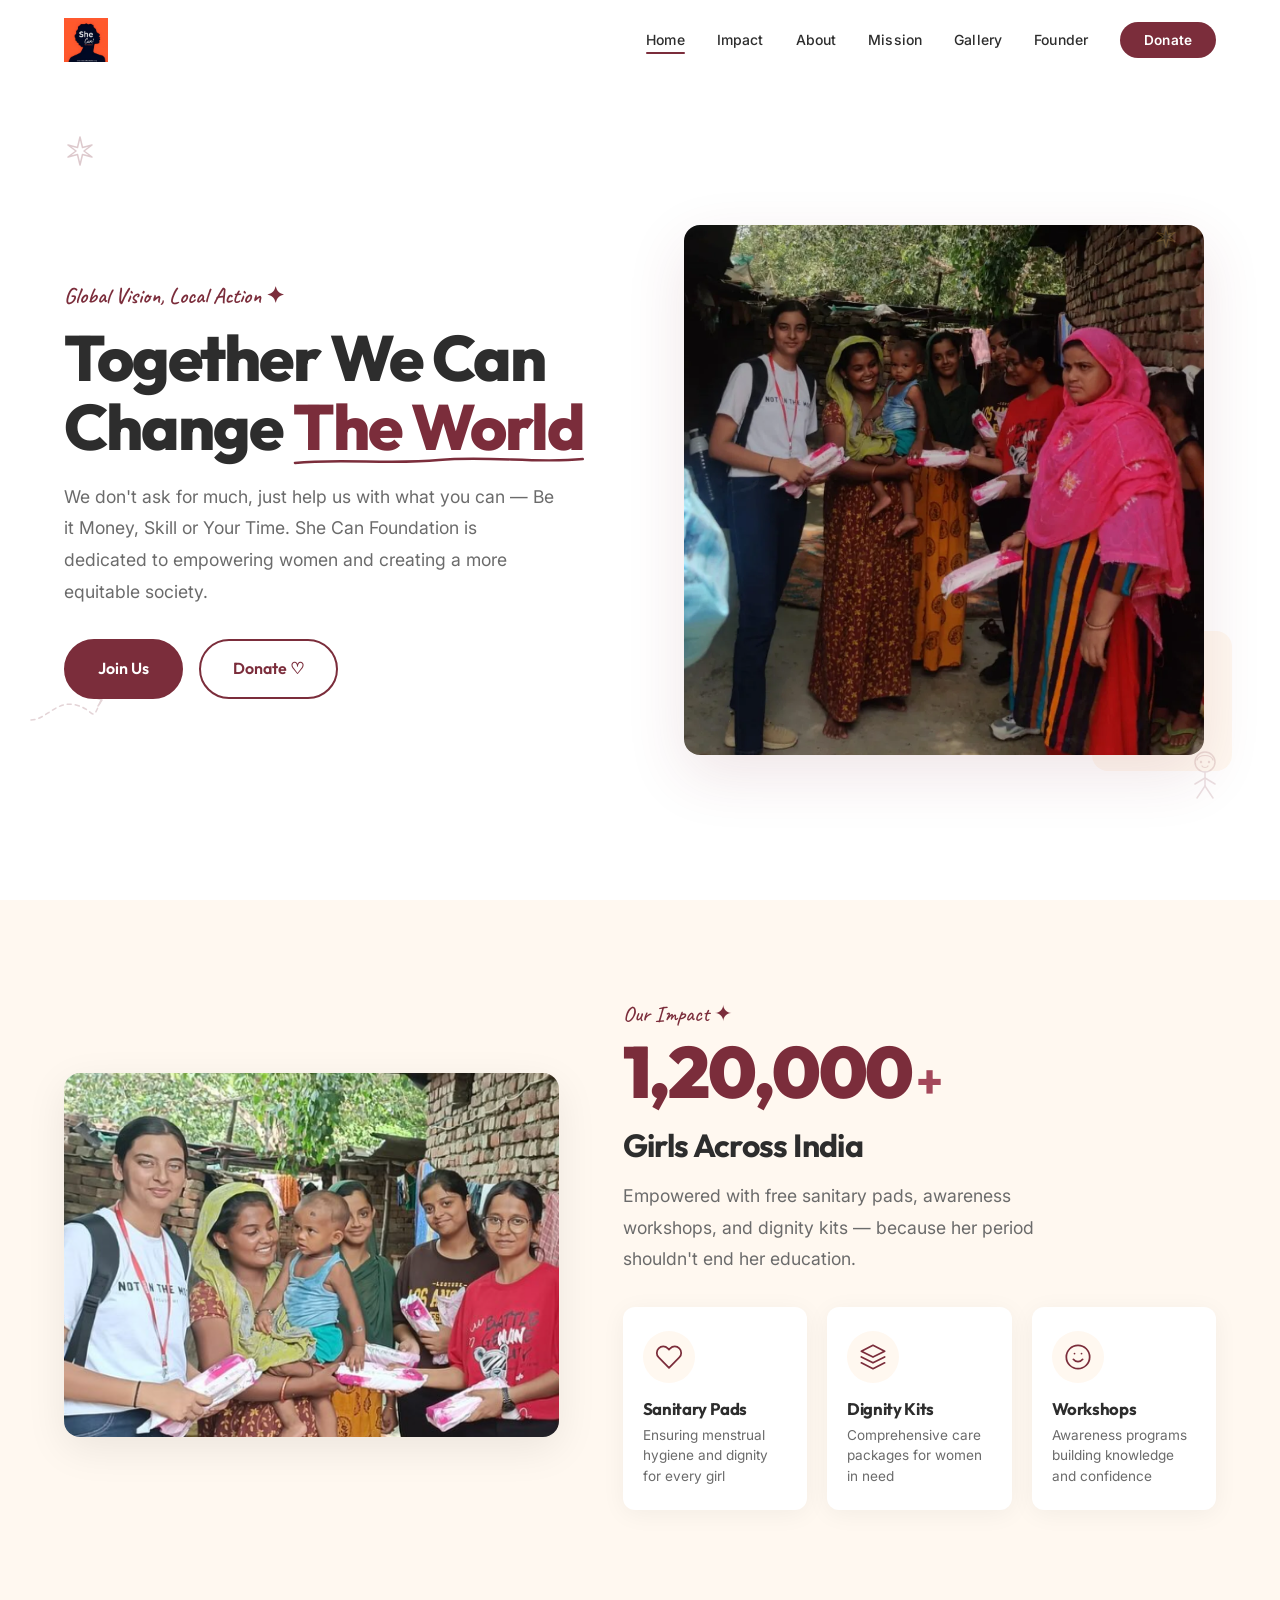
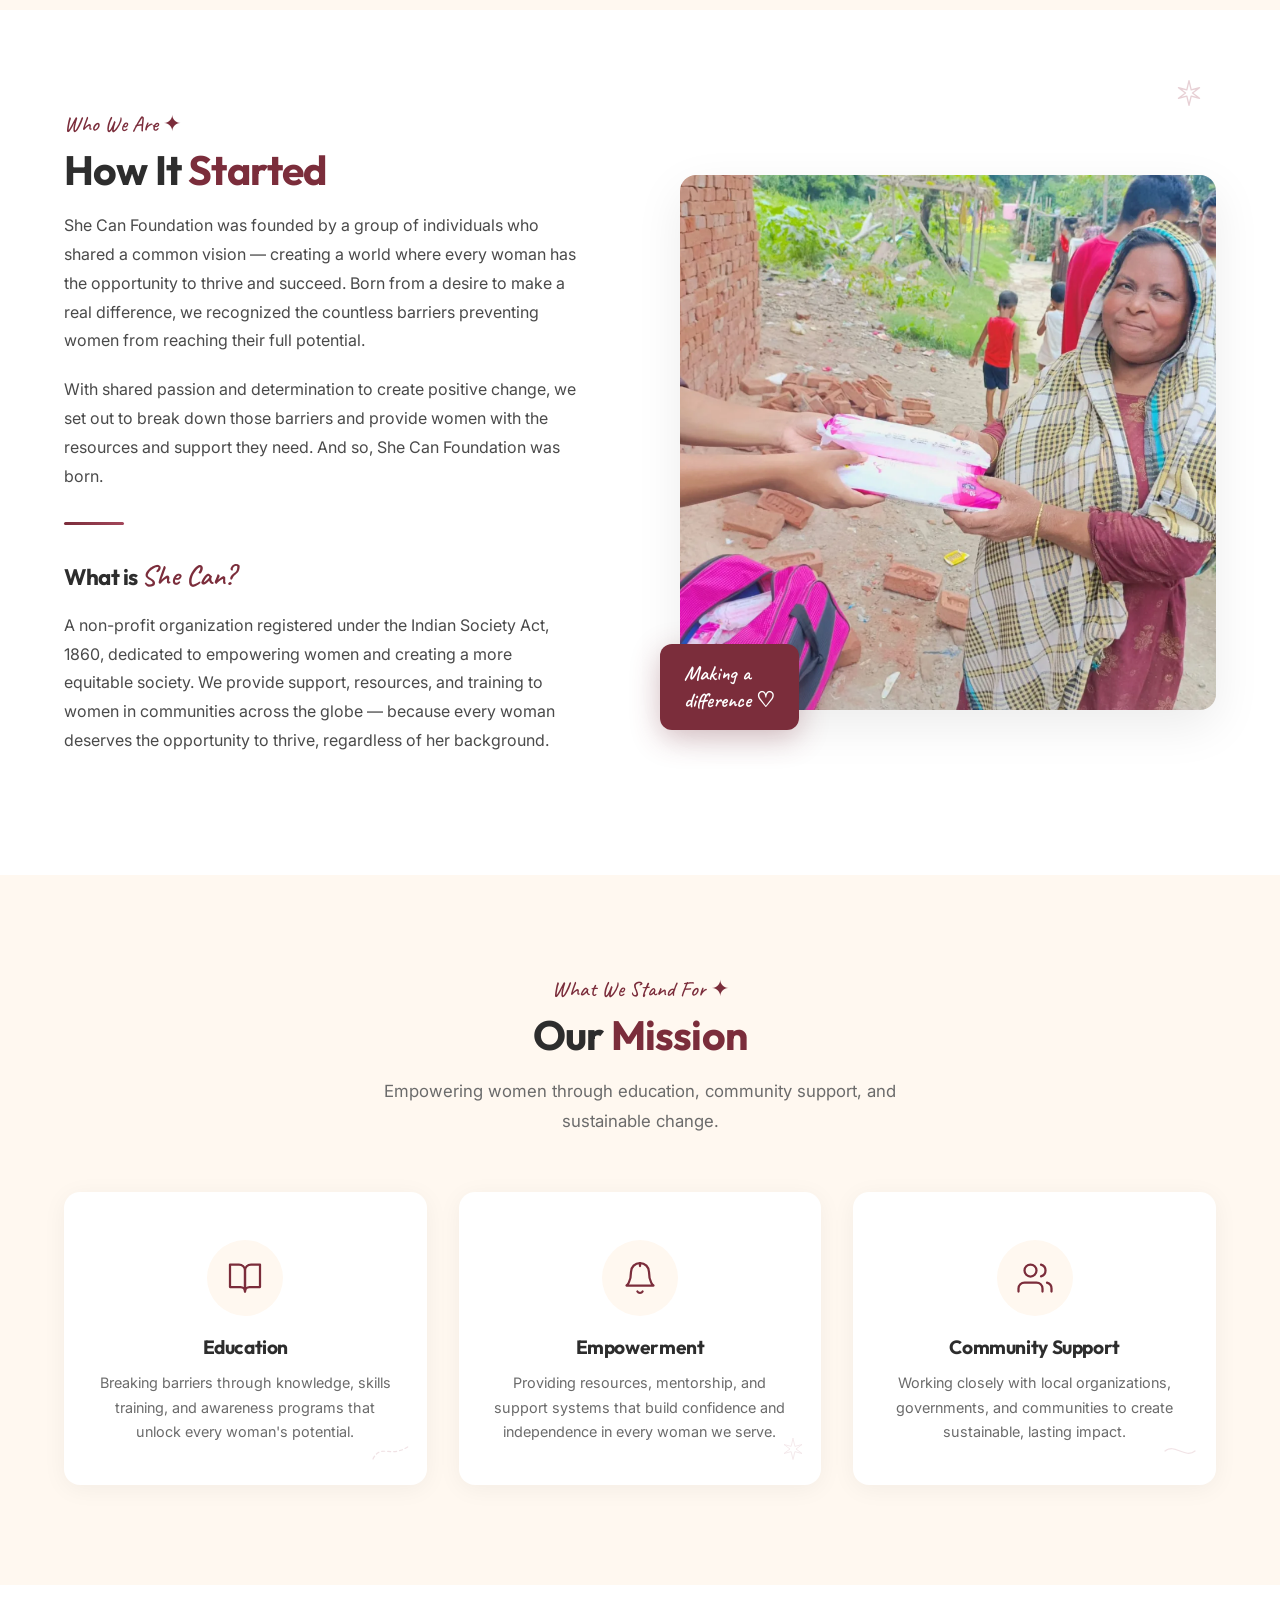
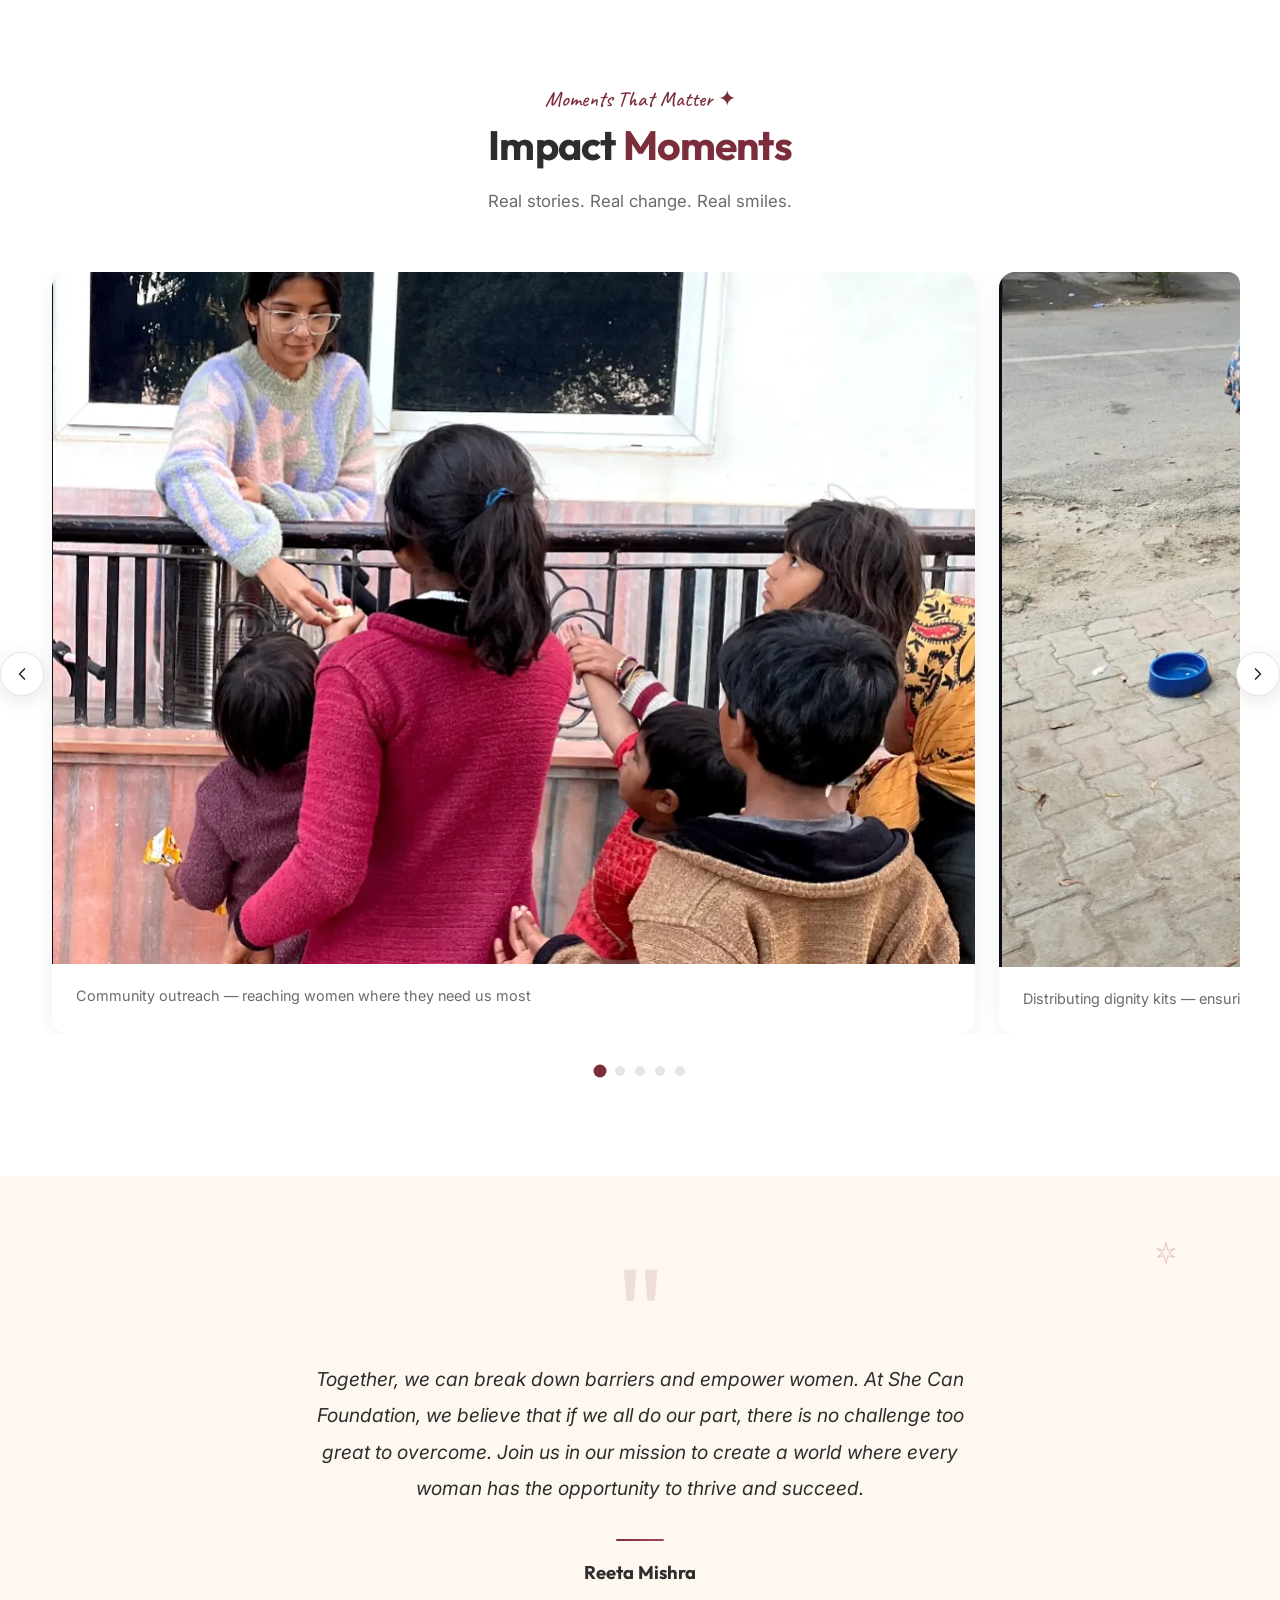
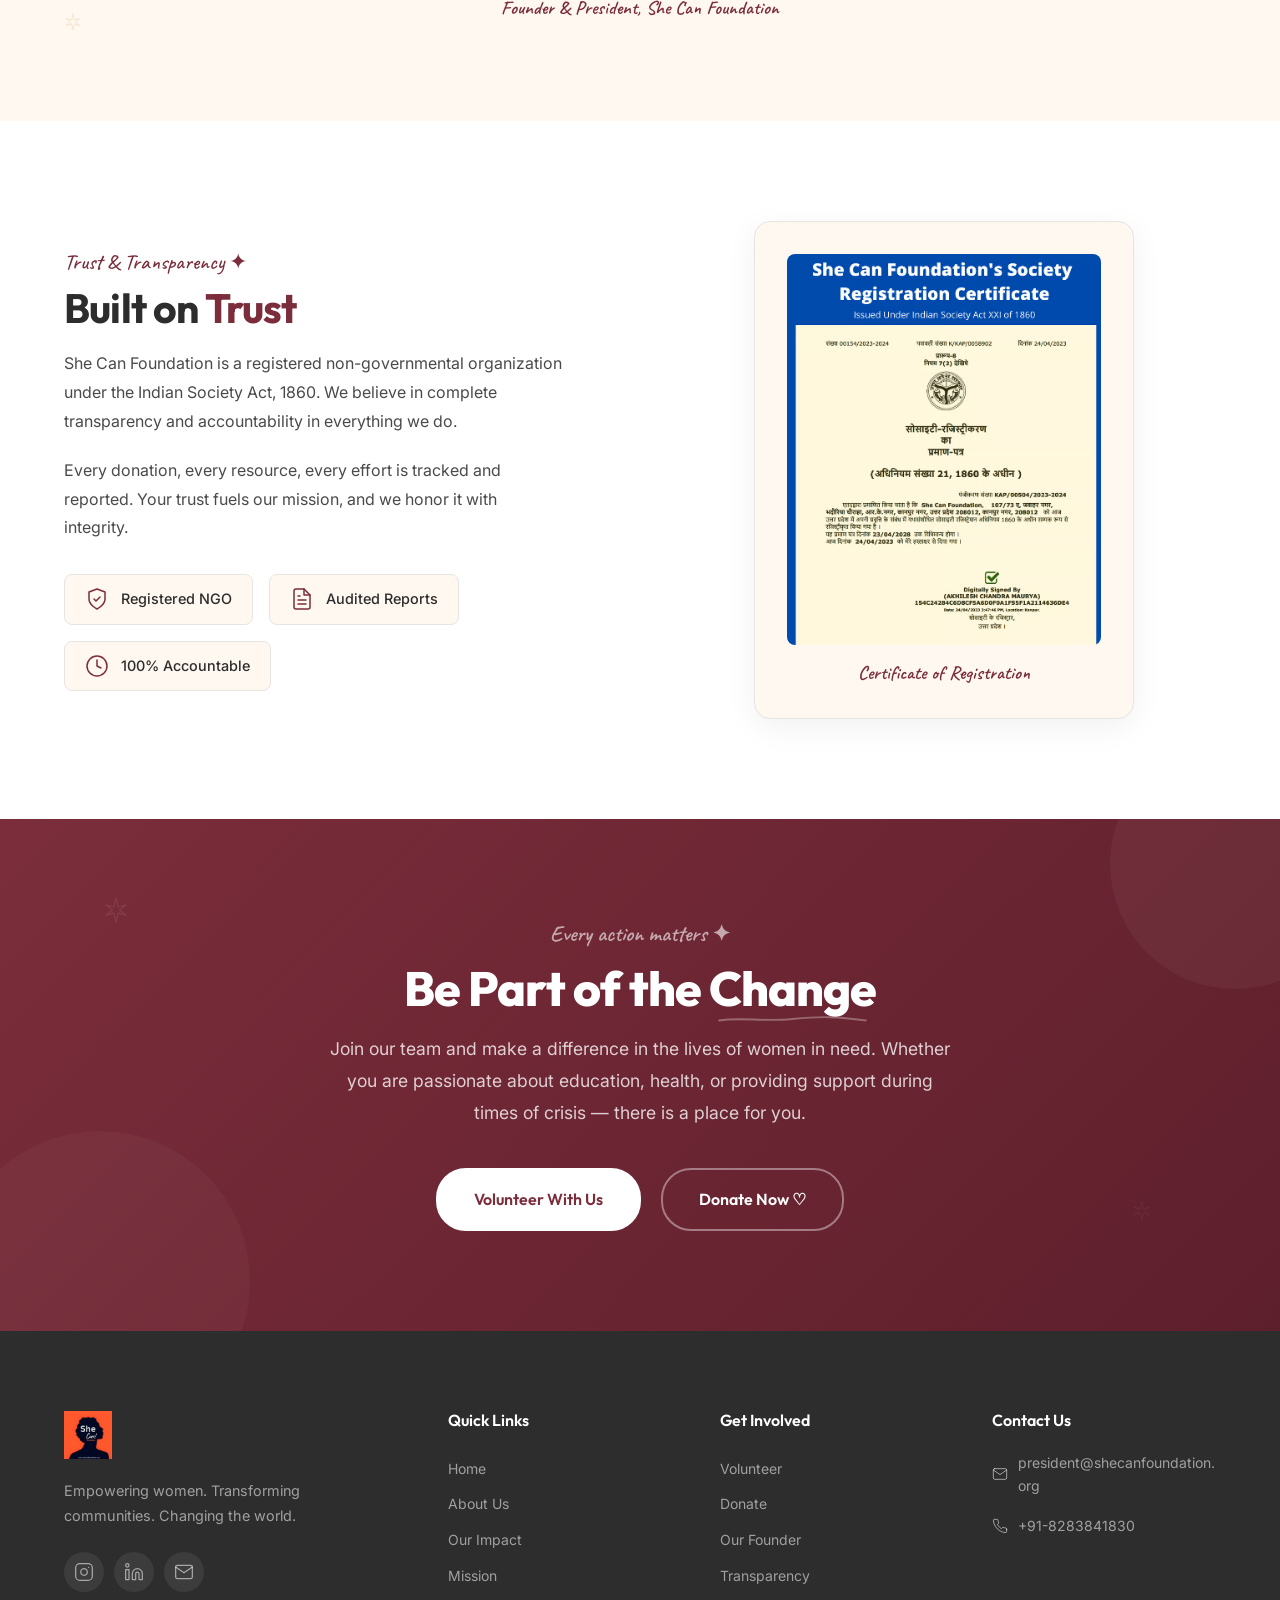
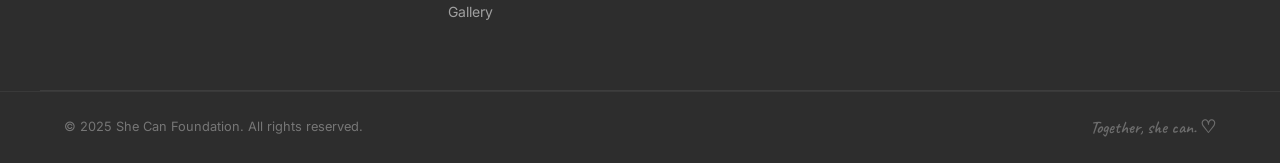
==== index.html @ acf6a6f5 "QR added finally" ====
<!DOCTYPE html>
<html lang="en">
<head>
    <meta charset="UTF-8">
    <meta name="viewport" content="width=device-width, initial-scale=1.0">
    <meta name="description" content="She Can Foundation — Empowering women and girls across India with education, sanitary pads, dignity kits, and awareness workshops. Together we can change the world.">
    <meta name="keywords" content="She Can Foundation, NGO, women empowerment, girls education, sanitary pads, India, charity, donate">
    <meta name="author" content="She Can Foundation">
    <title>She Can Foundation — Together We Can Change The World</title>

    <!-- Google Fonts -->
    <link rel="preconnect" href="https://fonts.googleapis.com">
    <link rel="preconnect" href="https://fonts.gstatic.com" crossorigin>
    <link href="https://fonts.googleapis.com/css2?family=Caveat:wght@400;500;600;700&family=Inter:wght@300;400;500;600;700&family=Outfit:wght@300;400;500;600;700;800;900&display=swap" rel="stylesheet">

    <!-- Favicon -->
    <link rel="icon" type="image/png" href="images/logo.png">

    <!-- Stylesheet -->
    <link rel="stylesheet" href="css/styles.css">
</head>
<body>

    <!-- ═══════════════════════════════════════════ -->
    <!-- NAVBAR                                      -->
    <!-- ═══════════════════════════════════════════ -->
    <nav id="navbar" class="navbar">
        <div class="container nav-container">
            <a href="#" class="nav-logo" aria-label="She Can Foundation Home">
                <img src="images/logo.png" alt="She Can Foundation Logo" class="logo-img">
            </a>
            <ul class="nav-links" id="navLinks">
                <li><a href="#hero" class="nav-link active">Home</a></li>
                <li><a href="#impact" class="nav-link">Impact</a></li>
                <li><a href="#about" class="nav-link">About</a></li>
                <li><a href="#mission" class="nav-link">Mission</a></li>
                <li><a href="#carousel" class="nav-link">Gallery</a></li>
                <li><a href="#founder" class="nav-link">Founder</a></li>
                <li><a href="#cta" class="nav-link btn-nav-donate">Donate</a></li>
            </ul>
            <button class="hamburger" id="hamburger" aria-label="Toggle navigation menu" aria-expanded="false">
                <span class="hamburger-line"></span>
                <span class="hamburger-line"></span>
                <span class="hamburger-line"></span>
            </button>
        </div>
    </nav>

    <!-- ═══════════════════════════════════════════ -->
    <!-- HERO SECTION                                -->
    <!-- ═══════════════════════════════════════════ -->
    <section id="hero" class="hero-section">
        <!-- Doodle accents -->
        <div class="doodle doodle-star doodle-hero-1" aria-hidden="true">
            <svg width="32" height="32" viewBox="0 0 32 32" fill="none">
                <path d="M16 2L18.5 12.5L28 10L20 16L28 22L18.5 19.5L16 30L13.5 19.5L4 22L12 16L4 10L13.5 12.5L16 2Z" stroke="var(--burgundy)" stroke-width="1.5" fill="none" stroke-linecap="round" stroke-linejoin="round"/>
            </svg>
        </div>
        <div class="doodle doodle-star doodle-hero-2" aria-hidden="true">
            <svg width="24" height="24" viewBox="0 0 32 32" fill="none">
                <path d="M16 2L18.5 12.5L28 10L20 16L28 22L18.5 19.5L16 30L13.5 19.5L4 22L12 16L4 10L13.5 12.5L16 2Z" stroke="var(--accent-gold)" stroke-width="1.5" fill="none" stroke-linecap="round" stroke-linejoin="round"/>
            </svg>
        </div>
        <div class="doodle doodle-arrow doodle-hero-3" aria-hidden="true">
            <svg width="80" height="40" viewBox="0 0 80 40" fill="none">
                <path d="M5 30C20 30 30 10 50 15C70 20 65 35 75 10" stroke="var(--burgundy)" stroke-width="1.5" fill="none" stroke-linecap="round" stroke-dasharray="4 4"/>
                <path d="M70 8L76 10L72 16" stroke="var(--burgundy)" stroke-width="1.5" fill="none" stroke-linecap="round" stroke-linejoin="round"/>
            </svg>
        </div>

        <div class="container hero-container">
            <div class="hero-content fade-in">
                <p class="hero-tagline handwritten">Global Vision, Local Action ✦</p>
                <h1 class="hero-heading">
                    Together We Can Change
                    <span class="hero-highlight">
                        The World
                        <svg class="scribble-underline" viewBox="0 0 300 12" fill="none" aria-hidden="true">
                            <path d="M2 8C50 3 100 10 150 5C200 0 250 9 298 4" stroke="var(--burgundy)" stroke-width="2.5" stroke-linecap="round" fill="none"/>
                        </svg>
                    </span>
                </h1>
                <p class="hero-description">
                    We don't ask for much, just help us with what you can — Be it Money, Skill or Your Time. She Can Foundation is dedicated to empowering women and creating a more equitable society.
                </p>
                <div class="hero-buttons">
                    <a href="#cta" class="btn btn-primary">Join Us</a>
                    <a href="#cta" class="btn btn-secondary">Donate ♡</a>
                </div>
            </div>
            <div class="hero-image-wrapper slide-up">
                <img src="images/hero.png" alt="She Can Foundation volunteers distributing sanitary pads to women in a community" class="hero-image">
                <div class="hero-image-accent" aria-hidden="true"></div>
            </div>
        </div>

        <!-- Doodle: tiny smiling girl -->
        <div class="doodle doodle-girl doodle-hero-4" aria-hidden="true">
            <svg width="48" height="56" viewBox="0 0 48 56" fill="none">
                <circle cx="24" cy="16" r="10" stroke="var(--burgundy)" stroke-width="1.5" fill="none"/>
                <path d="M16 14C18 8 30 8 32 14" stroke="var(--burgundy)" stroke-width="1.2" fill="none" stroke-linecap="round"/>
                <circle cx="20" cy="16" r="1.2" fill="var(--burgundy)"/>
                <circle cx="28" cy="16" r="1.2" fill="var(--burgundy)"/>
                <path d="M21 20C22 22 26 22 27 20" stroke="var(--burgundy)" stroke-width="1.2" fill="none" stroke-linecap="round"/>
                <path d="M24 26L24 40" stroke="var(--burgundy)" stroke-width="1.5" stroke-linecap="round"/>
                <path d="M24 40L16 52" stroke="var(--burgundy)" stroke-width="1.5" stroke-linecap="round"/>
                <path d="M24 40L32 52" stroke="var(--burgundy)" stroke-width="1.5" stroke-linecap="round"/>
                <path d="M24 32L14 38" stroke="var(--burgundy)" stroke-width="1.5" stroke-linecap="round"/>
                <path d="M24 32L34 38" stroke="var(--burgundy)" stroke-width="1.5" stroke-linecap="round"/>
            </svg>
        </div>
    </section>


    <!-- ═══════════════════════════════════════════ -->
    <!-- IMPACT SECTION                              -->
    <!-- ═══════════════════════════════════════════ -->
    <section id="impact" class="impact-section">
        <div class="container impact-container">
            <div class="impact-image-wrapper fade-in">
                <img src="images/impact.png" alt="A woman receiving essential supplies from She Can Foundation volunteers" class="impact-image">
            </div>
            <div class="impact-content slide-up">
                <p class="section-label handwritten">Our Impact ✦</p>
                <div class="impact-stat">
                    <span class="impact-number counter" data-target="120000">0</span>
                    <span class="impact-plus">+</span>
                </div>
                <h2 class="impact-heading">Girls Across India</h2>
                <p class="impact-description">
                    Empowered with free sanitary pads, awareness workshops, and dignity kits — because her period shouldn't end her education.
                </p>
                <div class="impact-cards">
                    <div class="impact-card fade-in" data-delay="100">
                        <div class="impact-card-icon">
                            <svg width="28" height="28" viewBox="0 0 24 24" fill="none" stroke="var(--burgundy)" stroke-width="1.5" stroke-linecap="round" stroke-linejoin="round">
                                <path d="M20.84 4.61a5.5 5.5 0 0 0-7.78 0L12 5.67l-1.06-1.06a5.5 5.5 0 0 0-7.78 7.78l1.06 1.06L12 21.23l7.78-7.78 1.06-1.06a5.5 5.5 0 0 0 0-7.78z"/>
                            </svg>
                        </div>
                        <h3>Sanitary Pads</h3>
                        <p>Ensuring menstrual hygiene and dignity for every girl</p>
                    </div>
                    <div class="impact-card fade-in" data-delay="200">
                        <div class="impact-card-icon">
                            <svg width="28" height="28" viewBox="0 0 24 24" fill="none" stroke="var(--burgundy)" stroke-width="1.5" stroke-linecap="round" stroke-linejoin="round">
                                <path d="M12 2L2 7l10 5 10-5-10-5z"/><path d="M2 17l10 5 10-5"/><path d="M2 12l10 5 10-5"/>
                            </svg>
                        </div>
                        <h3>Dignity Kits</h3>
                        <p>Comprehensive care packages for women in need</p>
                    </div>
                    <div class="impact-card fade-in" data-delay="300">
                        <div class="impact-card-icon">
                            <svg width="28" height="28" viewBox="0 0 24 24" fill="none" stroke="var(--burgundy)" stroke-width="1.5" stroke-linecap="round" stroke-linejoin="round">
                                <circle cx="12" cy="12" r="10"/><path d="M8 14s1.5 2 4 2 4-2 4-2"/><line x1="9" y1="9" x2="9.01" y2="9"/><line x1="15" y1="9" x2="15.01" y2="9"/>
                            </svg>
                        </div>
                        <h3>Workshops</h3>
                        <p>Awareness programs building knowledge and confidence</p>
                    </div>
                </div>
            </div>
        </div>
    </section>


    <!-- ═══════════════════════════════════════════ -->
    <!-- ABOUT SECTION                               -->
    <!-- ═══════════════════════════════════════════ -->
    <section id="about" class="about-section">
        <!-- Doodle accents -->
        <div class="doodle doodle-star doodle-about-1" aria-hidden="true">
            <svg width="28" height="28" viewBox="0 0 32 32" fill="none">
                <path d="M16 2L18.5 12.5L28 10L20 16L28 22L18.5 19.5L16 30L13.5 19.5L4 22L12 16L4 10L13.5 12.5L16 2Z" stroke="var(--burgundy-light)" stroke-width="1.5" fill="none" stroke-linecap="round" stroke-linejoin="round"/>
            </svg>
        </div>

        <div class="container about-container">
            <div class="about-content fade-in">
                <p class="section-label handwritten">Who We Are ✦</p>
                <h2 class="section-heading">How It <span class="text-burgundy">Started</span></h2>
                <p class="about-text">
                    She Can Foundation was founded by a group of individuals who shared a common vision — creating a world where every woman has the opportunity to thrive and succeed. Born from a desire to make a real difference, we recognized the countless barriers preventing women from reaching their full potential.
                </p>
                <p class="about-text">
                    With shared passion and determination to create positive change, we set out to break down those barriers and provide women with the resources and support they need. And so, She Can Foundation was born.
                </p>
                <div class="about-divider"></div>
                <h3 class="about-subheading">What is <span class="handwritten">She Can?</span></h3>
                <p class="about-text">
                    A non-profit organization registered under the Indian Society Act, 1860, dedicated to empowering women and creating a more equitable society. We provide support, resources, and training to women in communities across the globe — because every woman deserves the opportunity to thrive, regardless of her background.
                </p>
            </div>
            <div class="about-image-wrapper slide-up">
                <img src="images/about.png" alt="She Can Foundation team working with community women" class="about-image">
                <div class="about-image-badge handwritten">
                    Making a<br>difference ♡
                </div>
            </div>
        </div>
    </section>


    <!-- ═══════════════════════════════════════════ -->
    <!-- MISSION / VALUES SECTION                    -->
    <!-- ═══════════════════════════════════════════ -->
    <section id="mission" class="mission-section">
        <div class="container">
            <div class="section-header text-center fade-in">
                <p class="section-label handwritten">What We Stand For ✦</p>
                <h2 class="section-heading">Our <span class="text-burgundy">Mission</span></h2>
                <p class="section-subtitle">Empowering women through education, community support, and sustainable change.</p>
            </div>
            <div class="mission-cards">
                <div class="mission-card fade-in" data-delay="100">
                    <div class="mission-icon">
                        <svg width="36" height="36" viewBox="0 0 24 24" fill="none" stroke="var(--burgundy)" stroke-width="1.5" stroke-linecap="round" stroke-linejoin="round">
                            <path d="M2 3h6a4 4 0 0 1 4 4v14a3 3 0 0 0-3-3H2z"/>
                            <path d="M22 3h-6a4 4 0 0 0-4 4v14a3 3 0 0 1 3-3h7z"/>
                        </svg>
                    </div>
                    <h3>Education</h3>
                    <p>Breaking barriers through knowledge, skills training, and awareness programs that unlock every woman's potential.</p>
                    <div class="mission-card-doodle" aria-hidden="true">
                        <svg width="40" height="20" viewBox="0 0 40 20" fill="none">
                            <path d="M2 18C10 2 20 18 38 5" stroke="var(--burgundy-light)" stroke-width="1.2" fill="none" stroke-linecap="round" stroke-dasharray="3 3"/>
                        </svg>
                    </div>
                </div>
                <div class="mission-card fade-in" data-delay="200">
                    <div class="mission-icon">
                        <svg width="36" height="36" viewBox="0 0 24 24" fill="none" stroke="var(--burgundy)" stroke-width="1.5" stroke-linecap="round" stroke-linejoin="round">
                            <path d="M18 8A6 6 0 0 0 6 8c0 7-3 9-3 9h18s-3-2-3-9"/>
                            <path d="M13.73 21a2 2 0 0 1-3.46 0"/>
                            <line x1="12" y1="2" x2="12" y2="4"/>
                        </svg>
                    </div>
                    <h3>Empowerment</h3>
                    <p>Providing resources, mentorship, and support systems that build confidence and independence in every woman we serve.</p>
                    <div class="mission-card-doodle" aria-hidden="true">
                        <svg width="24" height="24" viewBox="0 0 32 32" fill="none">
                            <path d="M16 2L18.5 12.5L28 10L20 16L28 22L18.5 19.5L16 30L13.5 19.5L4 22L12 16L4 10L13.5 12.5L16 2Z" stroke="var(--burgundy-light)" stroke-width="1" fill="none" stroke-linecap="round"/>
                        </svg>
                    </div>
                </div>
                <div class="mission-card fade-in" data-delay="300">
                    <div class="mission-icon">
                        <svg width="36" height="36" viewBox="0 0 24 24" fill="none" stroke="var(--burgundy)" stroke-width="1.5" stroke-linecap="round" stroke-linejoin="round">
                            <path d="M17 21v-2a4 4 0 0 0-4-4H5a4 4 0 0 0-4 4v2"/>
                            <circle cx="9" cy="7" r="4"/>
                            <path d="M23 21v-2a4 4 0 0 0-3-3.87"/>
                            <path d="M16 3.13a4 4 0 0 1 0 7.75"/>
                        </svg>
                    </div>
                    <h3>Community Support</h3>
                    <p>Working closely with local organizations, governments, and communities to create sustainable, lasting impact.</p>
                    <div class="mission-card-doodle" aria-hidden="true">
                        <svg width="40" height="20" viewBox="0 0 40 20" fill="none">
                            <path d="M5 10C15 2 25 18 35 10" stroke="var(--burgundy-light)" stroke-width="1.2" fill="none" stroke-linecap="round"/>
                        </svg>
                    </div>
                </div>
            </div>
        </div>
    </section>


    <!-- ═══════════════════════════════════════════ -->
    <!-- IMPACT MOMENTS CAROUSEL                     -->
    <!-- ═══════════════════════════════════════════ -->
    <section id="carousel" class="carousel-section">
        <div class="container">
            <div class="section-header text-center fade-in">
                <p class="section-label handwritten">Moments That Matter ✦</p>
                <h2 class="section-heading">Impact <span class="text-burgundy">Moments</span></h2>
                <p class="section-subtitle">Real stories. Real change. Real smiles.</p>
            </div>
        </div>
        <div class="carousel-wrapper">
            <div class="carousel-container" id="carouselContainer">
                <div class="carousel-track" id="carouselTrack">
                    <div class="carousel-slide">
                        <div class="carousel-card">
                            <img src="images/carousel-1.png" alt="She Can Foundation community outreach program" class="carousel-image">
                            <div class="carousel-caption">
                                <p class="carousel-caption-text">Community outreach — reaching women where they need us most</p>
                            </div>
                        </div>
                    </div>
                    <div class="carousel-slide">
                        <div class="carousel-card">
                            <img src="images/carousel-2.png" alt="Distribution of sanitary pads and dignity kits" class="carousel-image">
                            <div class="carousel-caption">
                                <p class="carousel-caption-text">Distributing dignity kits — ensuring hygiene and health for all</p>
                            </div>
                        </div>
                    </div>
                    <div class="carousel-slide">
                        <div class="carousel-card">
                            <img src="images/carousel-3.png" alt="Awareness workshop conducted by She Can Foundation" class="carousel-image">
                            <div class="carousel-caption">
                                <p class="carousel-caption-text">Awareness workshops — building knowledge, one session at a time</p>
                            </div>
                        </div>
                    </div>
                    <div class="carousel-slide">
                        <div class="carousel-card">
                            <img src="images/carousel-4.png" alt="Empowering women through education and support" class="carousel-image">
                            <div class="carousel-caption">
                                <p class="carousel-caption-text">Empowering futures — every girl deserves a chance to thrive</p>
                            </div>
                        </div>
                    </div>
                    <div class="carousel-slide">
                        <div class="carousel-card">
                            <img src="images/donate.png" alt="Children smiling during She Can Foundation's donation drive" class="carousel-image">
                            <div class="carousel-caption">
                                <p class="carousel-caption-text">Smiles of hope — your donations make this possible</p>
                            </div>
                        </div>
                    </div>
                </div>
            </div>
            <button class="carousel-btn carousel-prev" id="carouselPrev" aria-label="Previous slide">
                <svg width="20" height="20" viewBox="0 0 24 24" fill="none" stroke="currentColor" stroke-width="2" stroke-linecap="round" stroke-linejoin="round">
                    <polyline points="15 18 9 12 15 6"/>
                </svg>
            </button>
            <button class="carousel-btn carousel-next" id="carouselNext" aria-label="Next slide">
                <svg width="20" height="20" viewBox="0 0 24 24" fill="none" stroke="currentColor" stroke-width="2" stroke-linecap="round" stroke-linejoin="round">
                    <polyline points="9 18 15 12 9 6"/>
                </svg>
            </button>
            <div class="carousel-dots" id="carouselDots"></div>
        </div>
    </section>


    <!-- ═══════════════════════════════════════════ -->
    <!-- FOUNDER MESSAGE SECTION                     -->
    <!-- ═══════════════════════════════════════════ -->
    <section id="founder" class="founder-section">
        <!-- Doodle accents -->
        <div class="doodle doodle-star doodle-founder-1" aria-hidden="true">
            <svg width="24" height="24" viewBox="0 0 32 32" fill="none">
                <path d="M16 2L18.5 12.5L28 10L20 16L28 22L18.5 19.5L16 30L13.5 19.5L4 22L12 16L4 10L13.5 12.5L16 2Z" stroke="var(--burgundy-light)" stroke-width="1.5" fill="none" stroke-linecap="round"/>
            </svg>
        </div>
        <div class="doodle doodle-star doodle-founder-2" aria-hidden="true">
            <svg width="18" height="18" viewBox="0 0 32 32" fill="none">
                <path d="M16 2L18.5 12.5L28 10L20 16L28 22L18.5 19.5L16 30L13.5 19.5L4 22L12 16L4 10L13.5 12.5L16 2Z" stroke="var(--accent-gold)" stroke-width="1.5" fill="none" stroke-linecap="round"/>
            </svg>
        </div>

        <div class="container founder-container fade-in">
            <div class="founder-quote-mark" aria-hidden="true">"</div>
            <blockquote class="founder-quote">
                Together, we can break down barriers and empower women. At She Can Foundation, we believe that if we all do our part, there is no challenge too great to overcome. Join us in our mission to create a world where every woman has the opportunity to thrive and succeed.
            </blockquote>
            <div class="founder-info">
                <div class="founder-line" aria-hidden="true"></div>
                <p class="founder-name">Reeta Mishra</p>
                <p class="founder-title handwritten">Founder & President, She Can Foundation</p>
            </div>
        </div>
    </section>


    <!-- ═══════════════════════════════════════════ -->
    <!-- TRANSPARENCY SECTION                        -->
    <!-- ═══════════════════════════════════════════ -->
    <section id="transparency" class="transparency-section">
        <div class="container transparency-container">
            <div class="transparency-content fade-in">
                <p class="section-label handwritten">Trust & Transparency ✦</p>
                <h2 class="section-heading">Built on <span class="text-burgundy">Trust</span></h2>
                <p class="transparency-text">
                    She Can Foundation is a registered non-governmental organization under the Indian Society Act, 1860. We believe in complete transparency and accountability in everything we do.
                </p>
                <p class="transparency-text">
                    Every donation, every resource, every effort is tracked and reported. Your trust fuels our mission, and we honor it with integrity.
                </p>
                <div class="trust-badges">
                    <div class="trust-badge">
                        <svg width="24" height="24" viewBox="0 0 24 24" fill="none" stroke="var(--burgundy)" stroke-width="1.5" stroke-linecap="round" stroke-linejoin="round">
                            <path d="M12 22s8-4 8-10V5l-8-3-8 3v7c0 6 8 10 8 10z"/>
                            <polyline points="9 12 11 14 15 10"/>
                        </svg>
                        <span>Registered NGO</span>
                    </div>
                    <div class="trust-badge">
                        <svg width="24" height="24" viewBox="0 0 24 24" fill="none" stroke="var(--burgundy)" stroke-width="1.5" stroke-linecap="round" stroke-linejoin="round">
                            <path d="M14 2H6a2 2 0 0 0-2 2v16a2 2 0 0 0 2 2h12a2 2 0 0 0 2-2V8z"/>
                            <polyline points="14 2 14 8 20 8"/>
                            <line x1="16" y1="13" x2="8" y2="13"/>
                            <line x1="16" y1="17" x2="8" y2="17"/>
                            <polyline points="10 9 9 9 8 9"/>
                        </svg>
                        <span>Audited Reports</span>
                    </div>
                    <div class="trust-badge">
                        <svg width="24" height="24" viewBox="0 0 24 24" fill="none" stroke="var(--burgundy)" stroke-width="1.5" stroke-linecap="round" stroke-linejoin="round">
                            <circle cx="12" cy="12" r="10"/>
                            <polyline points="12 6 12 12 16 14"/>
                        </svg>
                        <span>100% Accountable</span>
                    </div>
                </div>
            </div>
            <div class="transparency-cert slide-up">
                <div class="cert-frame">
                    <img src="images/certification_of_registration.png" alt="She Can Foundation Certificate of Registration under the Indian Society Act" class="cert-image">
                    <p class="cert-label handwritten">Certificate of Registration</p>
                </div>
            </div>
        </div>
    </section>


    <!-- ═══════════════════════════════════════════ -->
    <!-- FINAL CTA SECTION                           -->
    <!-- ═══════════════════════════════════════════ -->
    <section id="cta" class="cta-section">
        <!-- Doodle accents -->
        <div class="doodle doodle-star doodle-cta-1" aria-hidden="true">
            <svg width="28" height="28" viewBox="0 0 32 32" fill="none">
                <path d="M16 2L18.5 12.5L28 10L20 16L28 22L18.5 19.5L16 30L13.5 19.5L4 22L12 16L4 10L13.5 12.5L16 2Z" stroke="rgba(255,255,255,0.3)" stroke-width="1.5" fill="none" stroke-linecap="round"/>
            </svg>
        </div>
        <div class="doodle doodle-star doodle-cta-2" aria-hidden="true">
            <svg width="20" height="20" viewBox="0 0 32 32" fill="none">
                <path d="M16 2L18.5 12.5L28 10L20 16L28 22L18.5 19.5L16 30L13.5 19.5L4 22L12 16L4 10L13.5 12.5L16 2Z" stroke="rgba(255,255,255,0.2)" stroke-width="1.5" fill="none" stroke-linecap="round"/>
            </svg>
        </div>

        <div class="container cta-container fade-in">
            <p class="cta-tagline handwritten">Every action matters ✦</p>
            <h2 class="cta-heading">Be Part of the <span class="cta-highlight">Change</span></h2>
            <p class="cta-text">
                Join our team and make a difference in the lives of women in need. Whether you are passionate about education, health, or providing support during times of crisis — there is a place for you.
            </p>
            <div class="cta-buttons">
                <a href="mailto:president@shecanfoundation.org?subject=I%20want%20to%20volunteer" class="btn btn-white">Volunteer With Us</a>
                <a href="mailto:president@shecanfoundation.org?subject=I%20want%20to%20donate" class="btn btn-white-outline">Donate Now ♡</a>
            </div>
        </div>
    </section>


    <!-- ═══════════════════════════════════════════ -->
    <!-- FOOTER                                      -->
    <!-- ═══════════════════════════════════════════ -->
    <footer id="footer" class="footer">
        <div class="container footer-container">
            <div class="footer-brand">
                <img src="images/logo.png" alt="She Can Foundation Logo" class="footer-logo">
                <p class="footer-tagline">Empowering women. Transforming communities. Changing the world.</p>
                <div class="footer-socials">
                    <a href="https://www.instagram.com/shecanfoundation.ngo/" target="_blank" rel="noopener noreferrer" aria-label="Follow us on Instagram" class="social-link">
                        <svg width="20" height="20" viewBox="0 0 24 24" fill="none" stroke="currentColor" stroke-width="1.5" stroke-linecap="round" stroke-linejoin="round">
                            <rect x="2" y="2" width="20" height="20" rx="5" ry="5"/>
                            <path d="M16 11.37A4 4 0 1 1 12.63 8 4 4 0 0 1 16 11.37z"/>
                            <line x1="17.5" y1="6.5" x2="17.51" y2="6.5"/>
                        </svg>
                    </a>
                    <a href="https://www.linkedin.com/company/shecanfoundation/posts/?feedView=all" target="_blank" rel="noopener noreferrer" aria-label="Follow us on LinkedIn" class="social-link">
                        <svg width="20" height="20" viewBox="0 0 24 24" fill="none" stroke="currentColor" stroke-width="1.5" stroke-linecap="round" stroke-linejoin="round">
                            <path d="M16 8a6 6 0 0 1 6 6v7h-4v-7a2 2 0 0 0-2-2 2 2 0 0 0-2 2v7h-4v-7a6 6 0 0 1 6-6z"/>
                            <rect x="2" y="9" width="4" height="12"/>
                            <circle cx="4" cy="4" r="2"/>
                        </svg>
                    </a>
                    <a href="mailto:president@shecanfoundation.org" aria-label="Email us" class="social-link">
                        <svg width="20" height="20" viewBox="0 0 24 24" fill="none" stroke="currentColor" stroke-width="1.5" stroke-linecap="round" stroke-linejoin="round">
                            <path d="M4 4h16c1.1 0 2 .9 2 2v12c0 1.1-.9 2-2 2H4c-1.1 0-2-.9-2-2V6c0-1.1.9-2 2-2z"/>
                            <polyline points="22,6 12,13 2,6"/>
                        </svg>
                    </a>
                </div>
            </div>
            <div class="footer-links-group">
                <h4 class="footer-heading">Quick Links</h4>
                <ul class="footer-links">
                    <li><a href="#hero">Home</a></li>
                    <li><a href="#about">About Us</a></li>
                    <li><a href="#impact">Our Impact</a></li>
                    <li><a href="#mission">Mission</a></li>
                    <li><a href="#carousel">Gallery</a></li>
                </ul>
            </div>
            <div class="footer-links-group">
                <h4 class="footer-heading">Get Involved</h4>
                <ul class="footer-links">
                    <li><a href="#cta">Volunteer</a></li>
                    <li><a href="#cta">Donate</a></li>
                    <li><a href="#founder">Our Founder</a></li>
                    <li><a href="#transparency">Transparency</a></li>
                </ul>
            </div>
            <div class="footer-contact">
                <h4 class="footer-heading">Contact Us</h4>
                <div class="footer-contact-item">
                    <svg width="16" height="16" viewBox="0 0 24 24" fill="none" stroke="currentColor" stroke-width="1.5" stroke-linecap="round" stroke-linejoin="round">
                        <path d="M4 4h16c1.1 0 2 .9 2 2v12c0 1.1-.9 2-2 2H4c-1.1 0-2-.9-2-2V6c0-1.1.9-2 2-2z"/>
                        <polyline points="22,6 12,13 2,6"/>
                    </svg>
                    <a href="mailto:president@shecanfoundation.org">president@shecanfoundation.org</a>
                </div>
                <div class="footer-contact-item">
                    <svg width="16" height="16" viewBox="0 0 24 24" fill="none" stroke="currentColor" stroke-width="1.5" stroke-linecap="round" stroke-linejoin="round">
                        <path d="M22 16.92v3a2 2 0 0 1-2.18 2 19.79 19.79 0 0 1-8.63-3.07 19.5 19.5 0 0 1-6-6 19.79 19.79 0 0 1-3.07-8.67A2 2 0 0 1 4.11 2h3a2 2 0 0 1 2 1.72 12.84 12.84 0 0 0 .7 2.81 2 2 0 0 1-.45 2.11L8.09 9.91a16 16 0 0 0 6 6l1.27-1.27a2 2 0 0 1 2.11-.45 12.84 12.84 0 0 0 2.81.7A2 2 0 0 1 22 16.92z"/>
                    </svg>
                    <a href="tel:+918283841830">+91-8283841830</a>
                </div>
            </div>
        </div>
        <div class="footer-bottom">
            <div class="container footer-bottom-content">
                <p>&copy; 2025 She Can Foundation. All rights reserved.</p>
                <p class="handwritten footer-bottom-tagline">Together, she can. ♡</p>
            </div>
        </div>
    </footer>


    <!-- JavaScript -->
    <script src="js/main.js"></script>
</body>
</html>
---- css/styles.css ----
/* ============================================================
   SHE CAN FOUNDATION — Main Stylesheet
   Modern · Warm · Empowering · Human-Centered
   ============================================================ */

/* -------------------------------------------------------
   0. GOOGLE FONTS
   ------------------------------------------------------- */
@import url('https://fonts.googleapis.com/css2?family=Caveat:wght@400;500;600;700&family=Inter:ital,opsz,wght@0,14..32,100..900;1,14..32,100..900&family=Outfit:wght@100..900&display=swap');

/* -------------------------------------------------------
   1. CSS RESET & CUSTOM PROPERTIES
   ------------------------------------------------------- */
:root {
  /* — Colors — */
  --burgundy:        #7B2D3B;
  --burgundy-dark:   #5E1F2C;
  --burgundy-light:  #A3475A;
  --cream:           #FFF8F0;
  --cream-dark:      #F5EDE3;
  --white:           #FFFFFF;
  --charcoal:        #2D2D2D;
  --charcoal-light:  #4A4A4A;
  --gray:            #6B6B6B;
  --gray-light:      #E8E4E0;
  --accent-gold:     #D4A853;
  --overlay:         rgba(123, 45, 59, 0.08);
  --shadow:          rgba(0, 0, 0, 0.06);
  --shadow-md:       rgba(0, 0, 0, 0.10);

  /* — Fonts — */
  --ff-heading:     'Outfit', sans-serif;
  --ff-body:        'Inter', sans-serif;
  --ff-handwritten: 'Caveat', cursive;

  /* — Spacing — */
  --section-py:     100px;
  --container-max:  1200px;

  /* — Radius — */
  --radius-sm:  8px;
  --radius-md:  12px;
  --radius-lg:  16px;
  --radius-pill: 30px;

  /* — Transitions — */
  --transition: 0.3s ease;
  --transition-slow: 0.5s ease;
}

/* Reset */
*, *::before, *::after {
  margin: 0;
  padding: 0;
  box-sizing: border-box;
}

html {
  scroll-behavior: smooth;
  -webkit-text-size-adjust: 100%;
}

body {
  font-family: var(--ff-body);
  font-size: 1rem;
  line-height: 1.7;
  color: var(--charcoal);
  background-color: var(--white);
  overflow-x: hidden;
  -webkit-font-smoothing: antialiased;
  -moz-osx-font-smoothing: grayscale;
}

img {
  max-width: 100%;
  height: auto;
  display: block;
}

a {
  text-decoration: none;
  color: inherit;
  transition: color var(--transition);
}

ul, ol { list-style: none; }

button {
  font-family: inherit;
  cursor: pointer;
  border: none;
  background: none;
  outline: none;
}


/* -------------------------------------------------------
   2. TYPOGRAPHY
   ------------------------------------------------------- */
h1, h2, h3, h4, h5, h6 {
  font-family: var(--ff-heading);
  font-weight: 700;
  line-height: 1.2;
  letter-spacing: -0.02em;
  color: var(--charcoal);
}

h2 { font-size: clamp(1.8rem, 3.2vw, 2.6rem); margin-bottom: 1rem; }
h3 { font-size: clamp(1.2rem, 2vw, 1.5rem); margin-bottom: 0.75rem; }
h4 { font-size: 1.15rem; margin-bottom: 0.75rem; }

p {
  margin-bottom: 1rem;
  color: var(--charcoal-light);
  line-height: 1.7;
}

.handwritten {
  font-family: var(--ff-handwritten);
  font-weight: 600;
  color: var(--burgundy);
  line-height: 1.3;
}

.section-label {
  font-family: var(--ff-handwritten);
  font-size: 1.35rem;
  color: var(--burgundy);
  display: inline-block;
  margin-bottom: 0.5rem;
  font-weight: 500;
}

.section-heading {
  margin-bottom: 1rem;
}

.section-subtitle {
  max-width: 560px;
  color: var(--gray);
  font-size: 1.05rem;
  line-height: 1.8;
}

.text-center .section-subtitle {
  margin-left: auto;
  margin-right: auto;
}

.text-burgundy {
  color: var(--burgundy);
}


/* -------------------------------------------------------
   3. CONTAINER & UTILITIES
   ------------------------------------------------------- */
.container {
  width: 100%;
  max-width: var(--container-max);
  margin: 0 auto;
  padding: 0 24px;
}

.text-center { text-align: center; }
.section-header { margin-bottom: 3.5rem; }


/* -------------------------------------------------------
   4. BUTTONS
   ------------------------------------------------------- */
.btn {
  display: inline-flex;
  align-items: center;
  justify-content: center;
  gap: 8px;
  font-family: var(--ff-heading);
  font-weight: 600;
  font-size: 1rem;
  padding: 14px 32px;
  border-radius: var(--radius-pill);
  cursor: pointer;
  transition: all var(--transition);
  border: 2px solid transparent;
}

.btn-primary {
  background-color: var(--burgundy);
  color: var(--white);
  border-color: var(--burgundy);
}

.btn-primary:hover {
  background-color: var(--burgundy-dark);
  border-color: var(--burgundy-dark);
  transform: translateY(-2px);
  box-shadow: 0 6px 20px rgba(123, 45, 59, 0.3);
}

.btn-secondary {
  background-color: transparent;
  color: var(--burgundy);
  border-color: var(--burgundy);
}

.btn-secondary:hover {
  background-color: var(--burgundy);
  color: var(--white);
  transform: translateY(-2px);
  box-shadow: 0 6px 20px rgba(123, 45, 59, 0.3);
}

.btn-white {
  background-color: var(--white);
  color: var(--burgundy);
  border-color: var(--white);
  font-family: var(--ff-heading);
  font-weight: 600;
  font-size: 1rem;
  padding: 16px 36px;
  border-radius: var(--radius-pill);
  display: inline-flex;
  align-items: center;
  gap: 8px;
  cursor: pointer;
  transition: all var(--transition);
}

.btn-white:hover {
  transform: translateY(-2px);
  box-shadow: 0 8px 30px rgba(0, 0, 0, 0.2);
}

.btn-white-outline {
  background-color: transparent;
  color: var(--white);
  border: 2px solid rgba(255, 255, 255, 0.4);
  font-family: var(--ff-heading);
  font-weight: 600;
  font-size: 1rem;
  padding: 16px 36px;
  border-radius: var(--radius-pill);
  display: inline-flex;
  align-items: center;
  gap: 8px;
  cursor: pointer;
  transition: all var(--transition);
}

.btn-white-outline:hover {
  border-color: var(--white);
  background-color: rgba(255, 255, 255, 0.1);
  transform: translateY(-2px);
}

.btn:active,
.btn-white:active,
.btn-white-outline:active {
  transform: translateY(0);
}


/* -------------------------------------------------------
   5. NAVBAR
   ------------------------------------------------------- */
.navbar {
  position: fixed;
  top: 0;
  left: 0;
  width: 100%;
  z-index: 1000;
  padding: 18px 0;
  transition: background-color var(--transition),
              padding var(--transition),
              box-shadow var(--transition);
}

.navbar.scrolled {
  background-color: rgba(255, 255, 255, 0.97);
  padding: 10px 0;
  box-shadow: 0 2px 20px rgba(0, 0, 0, 0.06);
  backdrop-filter: blur(12px);
}

.nav-container {
  display: flex;
  align-items: center;
  justify-content: space-between;
}

.nav-logo {
  display: flex;
  align-items: center;
  gap: 10px;
  z-index: 1001;
}

.logo-img {
  height: 44px;
  width: auto;
  transition: height var(--transition);
}

.navbar.scrolled .logo-img {
  height: 38px;
}

.nav-links {
  display: flex;
  align-items: center;
  gap: 32px;
}

.nav-link {
  font-family: var(--ff-body);
  font-size: 0.875rem;
  font-weight: 500;
  color: var(--charcoal);
  position: relative;
  padding: 4px 0;
  letter-spacing: 0.01em;
}

.nav-link::after {
  content: '';
  position: absolute;
  bottom: -2px;
  left: 0;
  width: 0;
  height: 2px;
  background-color: var(--burgundy);
  transition: width var(--transition);
  border-radius: 2px;
}

.nav-link:hover::after,
.nav-link.active::after {
  width: 100%;
}

.nav-link:hover {
  color: var(--burgundy);
}

/* Nav donate button */
.btn-nav-donate {
  background-color: var(--burgundy) !important;
  color: var(--white) !important;
  padding: 10px 24px !important;
  border-radius: var(--radius-pill) !important;
  font-weight: 600 !important;
  font-size: 0.85rem !important;
  transition: all var(--transition) !important;
}

.btn-nav-donate::after {
  display: none !important;
}

.btn-nav-donate:hover {
  background-color: var(--burgundy-dark) !important;
  transform: translateY(-1px);
  box-shadow: 0 4px 16px rgba(123, 45, 59, 0.3);
}

/* Hamburger */
.hamburger {
  display: none;
  flex-direction: column;
  justify-content: center;
  gap: 5px;
  width: 28px;
  height: 28px;
  cursor: pointer;
  z-index: 1001;
}

.hamburger-line {
  display: block;
  width: 100%;
  height: 2.5px;
  background-color: var(--charcoal);
  border-radius: 2px;
  transition: transform var(--transition), opacity var(--transition);
}

.hamburger.active .hamburger-line:nth-child(1) {
  transform: translateY(7.5px) rotate(45deg);
}

.hamburger.active .hamburger-line:nth-child(2) {
  opacity: 0;
}

.hamburger.active .hamburger-line:nth-child(3) {
  transform: translateY(-7.5px) rotate(-45deg);
}


/* -------------------------------------------------------
   6. HERO SECTION
   ------------------------------------------------------- */
.hero-section {
  min-height: 100vh;
  display: flex;
  align-items: center;
  padding-top: 80px;
  position: relative;
  overflow: hidden;
  background-color: var(--white);
}

.hero-container {
  display: grid;
  grid-template-columns: 1fr 1fr;
  gap: 4rem;
  align-items: center;
}

.hero-content {
  position: relative;
  z-index: 2;
}

.hero-tagline {
  font-family: var(--ff-handwritten);
  font-size: 1.4rem;
  color: var(--burgundy);
  margin-bottom: 0.75rem;
  display: inline-block;
}

.hero-heading {
  font-size: clamp(2.6rem, 5vw, 4rem);
  font-weight: 800;
  line-height: 1.08;
  letter-spacing: -0.03em;
  margin-bottom: 1.25rem;
  color: var(--charcoal);
}

.hero-highlight {
  color: var(--burgundy);
  position: relative;
  display: inline-block;
}

.scribble-underline {
  position: absolute;
  bottom: -6px;
  left: 0;
  width: 100%;
  height: 12px;
  overflow: visible;
}

.hero-description {
  font-size: 1.1rem;
  color: var(--gray);
  max-width: 500px;
  margin-bottom: 2rem;
  line-height: 1.8;
}

.hero-buttons {
  display: flex;
  gap: 1rem;
  flex-wrap: wrap;
}

.hero-image-wrapper {
  position: relative;
  display: flex;
  justify-content: center;
  align-items: center;
}

.hero-image {
  width: 100%;
  max-width: 520px;
  border-radius: var(--radius-lg);
  object-fit: cover;
  box-shadow: 0 20px 60px rgba(123, 45, 59, 0.12);
}

.hero-image-accent {
  position: absolute;
  bottom: -16px;
  right: -16px;
  width: 140px;
  height: 140px;
  background-color: var(--cream);
  border-radius: var(--radius-lg);
  z-index: -1;
}


/* -------------------------------------------------------
   7. DOODLE STYLES (Global)
   ------------------------------------------------------- */
.doodle {
  position: absolute;
  pointer-events: none;
  z-index: 1;
  user-select: none;
}

.doodle-star {
  opacity: 0.25;
  animation: twinkle 3s ease-in-out infinite;
}

.doodle-arrow {
  opacity: 0.2;
  animation: float 4s ease-in-out infinite;
}

.doodle-girl {
  opacity: 0.15;
}

/* Hero doodle positions */
.doodle-hero-1 { top: 15%; left: 5%; }
.doodle-hero-2 { top: 25%; right: 8%; animation-delay: 1s; }
.doodle-hero-3 { bottom: 18%; left: 2%; }
.doodle-hero-4 { bottom: 10%; right: 4%; }

/* About doodle positions */
.doodle-about-1 { top: 8%; right: 6%; }

/* Founder doodle positions */
.doodle-founder-1 { top: 12%; right: 8%; }
.doodle-founder-2 { bottom: 15%; left: 5%; animation-delay: 1.5s; }

/* CTA doodle positions */
.doodle-cta-1 { top: 15%; left: 8%; }
.doodle-cta-2 { bottom: 20%; right: 10%; animation-delay: 0.8s; }

@keyframes twinkle {
  0%, 100% { opacity: 0.2; transform: scale(1) rotate(0deg); }
  50%      { opacity: 0.5; transform: scale(1.15) rotate(8deg); }
}

@keyframes float {
  0%, 100% { transform: translateY(0); }
  50%      { transform: translateY(-8px); }
}


/* -------------------------------------------------------
   8. IMPACT SECTION
   ------------------------------------------------------- */
.impact-section {
  padding: var(--section-py) 0;
  background-color: var(--cream);
}

.impact-container {
  display: grid;
  grid-template-columns: 1fr 1.2fr;
  gap: 4rem;
  align-items: center;
}

.impact-image-wrapper {
  position: relative;
}

.impact-image {
  width: 100%;
  border-radius: var(--radius-lg);
  object-fit: cover;
  box-shadow: 0 12px 40px rgba(0, 0, 0, 0.08);
}

.impact-content {
  position: relative;
}

.impact-stat {
  display: flex;
  align-items: baseline;
  gap: 4px;
  margin-bottom: 0.25rem;
}

.impact-number {
  font-family: var(--ff-heading);
  font-size: clamp(3rem, 6vw, 4.5rem);
  font-weight: 900;
  color: var(--burgundy);
  line-height: 1;
  letter-spacing: -0.03em;
}

.impact-plus {
  font-family: var(--ff-heading);
  font-size: clamp(2rem, 4vw, 3rem);
  font-weight: 700;
  color: var(--burgundy-light);
}

.impact-heading {
  font-size: clamp(1.5rem, 2.5vw, 2rem);
  font-weight: 700;
  color: var(--charcoal);
  margin-bottom: 1rem;
}

.impact-description {
  font-size: 1.1rem;
  color: var(--gray);
  max-width: 480px;
  margin-bottom: 2rem;
  line-height: 1.8;
}

.impact-cards {
  display: grid;
  grid-template-columns: repeat(3, 1fr);
  gap: 1.25rem;
}

.impact-card {
  background-color: var(--white);
  border-radius: var(--radius-md);
  padding: 1.5rem 1.25rem;
  box-shadow: 0 4px 24px rgba(0, 0, 0, 0.05);
  transition: transform var(--transition), box-shadow var(--transition);
}

.impact-card:hover {
  transform: translateY(-4px);
  box-shadow: 0 8px 32px rgba(0, 0, 0, 0.1);
}

.impact-card-icon {
  width: 52px;
  height: 52px;
  border-radius: 50%;
  background-color: var(--cream);
  display: flex;
  align-items: center;
  justify-content: center;
  margin-bottom: 1rem;
  transition: background-color var(--transition);
}

.impact-card:hover .impact-card-icon {
  background-color: var(--burgundy);
}

.impact-card:hover .impact-card-icon svg {
  stroke: var(--white);
}

.impact-card h3 {
  font-size: 1.05rem;
  margin-bottom: 0.35rem;
}

.impact-card p {
  font-size: 0.85rem;
  color: var(--gray);
  margin-bottom: 0;
  line-height: 1.5;
}


/* -------------------------------------------------------
   9. ABOUT SECTION
   ------------------------------------------------------- */
.about-section {
  padding: var(--section-py) 0;
  background-color: var(--white);
  position: relative;
  overflow: hidden;
}

.about-container {
  display: grid;
  grid-template-columns: 1fr 1fr;
  gap: 5rem;
  align-items: center;
}

.about-content {
  max-width: 520px;
}

.about-text {
  font-size: 1rem;
  color: var(--charcoal-light);
  margin-bottom: 1.25rem;
  line-height: 1.8;
}

.about-divider {
  width: 60px;
  height: 3px;
  background: linear-gradient(90deg, var(--burgundy), var(--burgundy-light));
  border-radius: 4px;
  margin: 2rem 0;
}

.about-subheading {
  font-size: 1.4rem;
  margin-bottom: 1rem;
}

.about-subheading .handwritten {
  font-size: 1.8rem;
}

.about-image-wrapper {
  position: relative;
}

.about-image {
  width: 100%;
  border-radius: var(--radius-lg);
  object-fit: cover;
  box-shadow: 0 16px 48px rgba(0, 0, 0, 0.08);
}

.about-image-badge {
  position: absolute;
  bottom: -20px;
  left: -20px;
  background-color: var(--burgundy);
  color: var(--white);
  padding: 16px 24px;
  border-radius: var(--radius-md);
  font-size: 1.3rem;
  line-height: 1.3;
  box-shadow: 0 8px 30px rgba(123, 45, 59, 0.3);
  z-index: 2;
}


/* -------------------------------------------------------
   10. MISSION / VALUES SECTION
   ------------------------------------------------------- */
.mission-section {
  padding: var(--section-py) 0;
  background-color: var(--cream);
}

.mission-cards {
  display: grid;
  grid-template-columns: repeat(3, 1fr);
  gap: 2rem;
  margin-top: 3rem;
}

.mission-card {
  background-color: var(--white);
  border-radius: var(--radius-lg);
  padding: 3rem 2rem 2.5rem;
  text-align: center;
  box-shadow: 0 4px 24px rgba(0, 0, 0, 0.05);
  transition: transform var(--transition), box-shadow var(--transition);
  position: relative;
  overflow: hidden;
}

.mission-card:hover {
  transform: translateY(-6px);
  box-shadow: 0 12px 40px rgba(0, 0, 0, 0.1);
}

.mission-card::before {
  content: '';
  position: absolute;
  top: 0;
  left: 0;
  width: 100%;
  height: 4px;
  background: linear-gradient(90deg, var(--burgundy), var(--burgundy-light));
  transform: scaleX(0);
  transition: transform var(--transition);
  transform-origin: left;
}

.mission-card:hover::before {
  transform: scaleX(1);
}

.mission-icon {
  width: 76px;
  height: 76px;
  border-radius: 50%;
  background-color: var(--cream);
  display: flex;
  align-items: center;
  justify-content: center;
  margin: 0 auto 1.25rem;
  transition: all var(--transition);
}

.mission-card:hover .mission-icon {
  background-color: var(--burgundy);
}

.mission-card:hover .mission-icon svg {
  stroke: var(--white);
}

.mission-card h3 {
  font-size: 1.2rem;
  margin-bottom: 0.75rem;
}

.mission-card p {
  font-size: 0.9rem;
  color: var(--gray);
  line-height: 1.7;
  margin-bottom: 0;
}

.mission-card-doodle {
  position: absolute;
  bottom: 16px;
  right: 16px;
  opacity: 0.15;
}


/* -------------------------------------------------------
   11. CAROUSEL SECTION
   ------------------------------------------------------- */
.carousel-section {
  padding: var(--section-py) 0;
  background-color: var(--white);
  overflow: hidden;
}

.carousel-wrapper {
  position: relative;
  margin-top: 3rem;
  padding: 0 40px;
}

.carousel-container {
  overflow: hidden;
  border-radius: var(--radius-md);
}

.carousel-track {
  display: flex;
  transition: transform var(--transition-slow);
  will-change: transform;
}

.carousel-slide {
  min-width: calc(100% / 3);
  padding: 0 12px;
  flex-shrink: 0;
}

.carousel-card {
  background-color: var(--white);
  border-radius: var(--radius-lg);
  overflow: hidden;
  box-shadow: 0 4px 24px rgba(0, 0, 0, 0.06);
  transition: transform var(--transition), box-shadow var(--transition);
  height: 100%;
}

.carousel-card:hover {
  transform: translateY(-4px);
  box-shadow: 0 12px 40px rgba(0, 0, 0, 0.12);
}

.carousel-image {
  width: 100%;
  aspect-ratio: 4 / 3;
  object-fit: cover;
  transition: transform var(--transition-slow);
}

.carousel-card:hover .carousel-image {
  transform: scale(1.04);
}

.carousel-caption {
  padding: 1.25rem 1.5rem 1.5rem;
}

.carousel-caption-text {
  font-size: 0.9rem;
  color: var(--gray);
  margin-bottom: 0;
  line-height: 1.6;
}

/* Carousel Buttons */
.carousel-btn {
  position: absolute;
  top: 50%;
  transform: translateY(-50%);
  width: 44px;
  height: 44px;
  border-radius: 50%;
  background-color: var(--white);
  box-shadow: 0 4px 20px rgba(0, 0, 0, 0.1);
  display: flex;
  align-items: center;
  justify-content: center;
  cursor: pointer;
  z-index: 5;
  transition: all var(--transition);
  color: var(--charcoal);
  border: 1px solid var(--gray-light);
}

.carousel-btn:hover {
  background-color: var(--burgundy);
  color: var(--white);
  border-color: var(--burgundy);
}

.carousel-prev { left: 0; }
.carousel-next { right: 0; }

/* Carousel Dots */
.carousel-dots {
  display: flex;
  justify-content: center;
  gap: 10px;
  margin-top: 2rem;
}

.carousel-dot {
  width: 10px;
  height: 10px;
  border-radius: 50%;
  background-color: var(--gray-light);
  cursor: pointer;
  transition: all var(--transition);
  border: none;
  padding: 0;
}

.carousel-dot.active {
  background-color: var(--burgundy);
  transform: scale(1.3);
}

.carousel-dot:hover {
  background-color: var(--burgundy-light);
}


/* -------------------------------------------------------
   12. FOUNDER MESSAGE SECTION
   ------------------------------------------------------- */
.founder-section {
  padding: var(--section-py) 0;
  background-color: var(--cream);
  position: relative;
  overflow: hidden;
}

.founder-container {
  max-width: 800px;
  margin: 0 auto;
  text-align: center;
  position: relative;
}

.founder-quote-mark {
  font-family: var(--ff-heading);
  font-size: 8rem;
  line-height: 0.6;
  color: var(--burgundy);
  opacity: 0.12;
  margin-bottom: 0.5rem;
  user-select: none;
}

.founder-quote {
  font-family: var(--ff-body);
  font-size: 1.2rem;
  font-style: italic;
  color: var(--charcoal);
  line-height: 1.9;
  margin-bottom: 2rem;
  border: none;
  padding: 0 1rem;
  max-width: 680px;
  margin-left: auto;
  margin-right: auto;
}

.founder-info {
  display: flex;
  flex-direction: column;
  align-items: center;
  gap: 0.5rem;
}

.founder-line {
  width: 48px;
  height: 2px;
  background: linear-gradient(90deg, var(--burgundy), var(--burgundy-light));
  border-radius: 4px;
  margin-bottom: 0.5rem;
}

.founder-name {
  font-family: var(--ff-heading);
  font-weight: 700;
  font-size: 1.15rem;
  color: var(--charcoal);
  margin-bottom: 0;
}

.founder-title {
  font-size: 1.2rem;
  margin-bottom: 0;
}


/* -------------------------------------------------------
   13. TRANSPARENCY SECTION
   ------------------------------------------------------- */
.transparency-section {
  padding: var(--section-py) 0;
  background-color: var(--white);
}

.transparency-container {
  display: grid;
  grid-template-columns: 1fr 1fr;
  gap: 4rem;
  align-items: center;
}

.transparency-content {
  max-width: 500px;
}

.transparency-text {
  font-size: 1rem;
  color: var(--charcoal-light);
  margin-bottom: 1.25rem;
  line-height: 1.8;
}

.trust-badges {
  display: flex;
  flex-wrap: wrap;
  gap: 1rem;
  margin-top: 2rem;
}

.trust-badge {
  display: flex;
  align-items: center;
  gap: 0.75rem;
  padding: 0.75rem 1.25rem;
  background-color: var(--cream);
  border-radius: var(--radius-sm);
  border: 1px solid var(--gray-light);
  transition: transform var(--transition);
  font-size: 0.9rem;
  font-weight: 500;
  color: var(--charcoal);
}

.trust-badge:hover {
  transform: translateY(-2px);
}

.trust-badge span {
  font-size: 0.9rem;
}

.transparency-cert {
  display: flex;
  justify-content: center;
}

.cert-frame {
  background-color: var(--cream);
  border: 1px solid var(--gray-light);
  border-radius: var(--radius-lg);
  padding: 2rem;
  text-align: center;
  box-shadow: 0 8px 32px rgba(0, 0, 0, 0.06);
  max-width: 380px;
  transition: transform var(--transition);
}

.cert-frame:hover {
  transform: translateY(-4px);
}

.cert-image {
  width: 100%;
  border-radius: var(--radius-sm);
  margin-bottom: 1rem;
}

.cert-label {
  font-size: 1.2rem;
  color: var(--burgundy);
  margin-bottom: 0;
}


/* -------------------------------------------------------
   14. CTA SECTION
   ------------------------------------------------------- */
.cta-section {
  padding: var(--section-py) 0;
  background: linear-gradient(135deg, var(--burgundy), var(--burgundy-dark));
  position: relative;
  overflow: hidden;
}

/* Decorative circles */
.cta-section::before {
  content: '';
  position: absolute;
  top: -80px;
  right: -80px;
  width: 250px;
  height: 250px;
  border-radius: 50%;
  background-color: rgba(255, 255, 255, 0.04);
}

.cta-section::after {
  content: '';
  position: absolute;
  bottom: -100px;
  left: -50px;
  width: 300px;
  height: 300px;
  border-radius: 50%;
  background-color: rgba(255, 255, 255, 0.03);
}

.cta-container {
  text-align: center;
  position: relative;
  z-index: 2;
  max-width: 680px;
  margin: 0 auto;
}

.cta-tagline {
  font-size: 1.4rem;
  color: rgba(255, 255, 255, 0.6);
  margin-bottom: 0.75rem;
}

.cta-heading {
  font-size: clamp(2rem, 4vw, 3rem);
  font-weight: 800;
  color: var(--white);
  margin-bottom: 1rem;
}

.cta-highlight {
  position: relative;
}

.cta-highlight::after {
  content: '';
  position: absolute;
  bottom: -4px;
  left: 0;
  width: 100%;
  height: 6px;
  background-image: url("data:image/svg+xml,%3Csvg xmlns='http://www.w3.org/2000/svg' viewBox='0 0 200 8'%3E%3Cpath d='M2 6 C30 1, 60 8, 100 4 S160 1, 198 6' fill='none' stroke='rgba(255,255,255,0.3)' stroke-width='2.5' stroke-linecap='round'/%3E%3C/svg%3E");
  background-repeat: no-repeat;
  background-size: 100% 100%;
}

.cta-text {
  font-size: 1.1rem;
  color: rgba(255, 255, 255, 0.78);
  margin-bottom: 2.5rem;
  line-height: 1.8;
}

.cta-buttons {
  display: flex;
  gap: 1.25rem;
  justify-content: center;
  flex-wrap: wrap;
}


/* -------------------------------------------------------
   15. FOOTER
   ------------------------------------------------------- */
.footer {
  background-color: var(--charcoal);
  color: rgba(255, 255, 255, 0.7);
  padding: 80px 0 0;
}

.footer-container {
  display: grid;
  grid-template-columns: 1.5fr 1fr 1fr 1fr;
  gap: 3rem;
  padding-bottom: 60px;
  border-bottom: 1px solid rgba(255, 255, 255, 0.08);
}

.footer-brand {
  max-width: 320px;
}

.footer-logo {
  height: 48px;
  width: auto;
  margin-bottom: 1.25rem;
}

.footer-tagline {
  color: rgba(255, 255, 255, 0.55);
  font-size: 0.9rem;
  line-height: 1.7;
  margin-bottom: 1.5rem;
}

.footer-links-group {
  min-width: 0;
}

.footer-socials {
  display: flex;
  gap: 10px;
}

.social-link {
  width: 40px;
  height: 40px;
  border-radius: 50%;
  background-color: rgba(255, 255, 255, 0.07);
  display: flex;
  align-items: center;
  justify-content: center;
  color: rgba(255, 255, 255, 0.55);
  transition: all var(--transition);
}

.social-link:hover {
  background-color: var(--burgundy);
  color: var(--white);
  transform: translateY(-2px);
}

.footer-heading {
  font-family: var(--ff-heading);
  font-size: 1rem;
  font-weight: 600;
  color: var(--white);
  margin-bottom: 1.25rem;
  letter-spacing: 0;
}

.footer-links li {
  margin-bottom: 0;
}

.footer-links a {
  display: block;
  font-size: 0.875rem;
  color: rgba(255, 255, 255, 0.55);
  padding: 6px 0;
  transition: color var(--transition), padding-left var(--transition);
}

.footer-links a:hover {
  color: var(--white);
  padding-left: 4px;
}

.footer-contact {
  min-width: 0;
}

.footer-contact-item {
  display: flex;
  align-items: center;
  gap: 10px;
  margin-bottom: 1rem;
  color: rgba(255, 255, 255, 0.55);
}

.footer-contact-item svg {
  flex-shrink: 0;
}

.footer-contact-item a {
  font-size: 0.875rem;
  color: rgba(255, 255, 255, 0.55);
  transition: color var(--transition);
  word-break: break-all;
}

.footer-contact-item a:hover {
  color: var(--white);
}

.footer-bottom {
  padding: 24px 0;
  border-top: 1px solid rgba(255, 255, 255, 0.06);
}

.footer-bottom-content {
  display: flex;
  justify-content: space-between;
  align-items: center;
}

.footer-bottom p {
  font-size: 0.8rem;
  color: rgba(255, 255, 255, 0.35);
  margin-bottom: 0;
}

.footer-bottom-tagline {
  font-size: 1.1rem !important;
  color: rgba(255, 255, 255, 0.3) !important;
}


/* -------------------------------------------------------
   16. SCROLL ANIMATIONS
   ------------------------------------------------------- */
.fade-in {
  opacity: 0;
  transition: opacity 0.8s ease;
}

.fade-in.visible {
  opacity: 1;
}

.slide-up {
  opacity: 0;
  transform: translateY(30px);
  transition: opacity 0.8s ease, transform 0.8s ease;
}

.slide-up.visible {
  opacity: 1;
  transform: translateY(0);
}


/* -------------------------------------------------------
   17. RESPONSIVE DESIGN
   ------------------------------------------------------- */

/* ≤ 1200px */
@media (max-width: 1200px) {
  :root {
    --section-py: 80px;
  }
  .container { max-width: 1000px; }
  .carousel-slide { min-width: calc(100% / 3); }
}

/* ≤ 992px */
@media (max-width: 992px) {
  :root {
    --section-py: 70px;
  }

  /* Nav → Hamburger */
  .nav-links {
    position: fixed;
    top: 0;
    right: -100%;
    width: 100%;
    max-width: 380px;
    height: 100vh;
    background-color: var(--white);
    z-index: 999;
    flex-direction: column;
    justify-content: flex-start;
    align-items: flex-start;
    padding: 100px 36px 40px;
    gap: 0;
    box-shadow: -8px 0 40px rgba(0, 0, 0, 0.08);
    transition: right var(--transition-slow);
  }

  .nav-links.active {
    right: 0;
  }

  .nav-link {
    font-family: var(--ff-heading);
    font-size: 1.25rem;
    font-weight: 600;
    padding: 14px 0;
    border-bottom: 1px solid var(--gray-light);
    width: 100%;
    display: block;
  }

  .nav-link::after { display: none; }

  .nav-link:hover {
    padding-left: 8px;
  }

  .btn-nav-donate {
    margin-top: 1rem !important;
    text-align: center !important;
    width: 100% !important;
    justify-content: center !important;
    border-bottom: none !important;
    display: flex !important;
  }

  .hamburger {
    display: flex;
  }

  /* Hero */
  .hero-container {
    grid-template-columns: 1fr;
    text-align: center;
    gap: 2.5rem;
  }

  .hero-content { order: 1; }
  .hero-image-wrapper { order: 0; }

  .hero-description {
    margin-left: auto;
    margin-right: auto;
  }

  .hero-buttons {
    justify-content: center;
  }

  .hero-image-accent { display: none; }

  /* Impact */
  .impact-container {
    grid-template-columns: 1fr;
    gap: 3rem;
  }

  .impact-cards {
    grid-template-columns: repeat(3, 1fr);
  }

  /* About */
  .about-container {
    grid-template-columns: 1fr;
    gap: 3rem;
  }

  .about-content { max-width: 100%; }

  .about-image-badge {
    bottom: -12px;
    left: auto;
    right: -12px;
  }

  /* Mission */
  .mission-cards {
    grid-template-columns: repeat(2, 1fr);
  }

  /* Carousel */
  .carousel-slide {
    min-width: 50%;
  }

  /* Transparency */
  .transparency-container {
    grid-template-columns: 1fr;
    gap: 3rem;
  }

  .transparency-cert {
    justify-content: flex-start;
  }

  .cert-frame {
    max-width: 340px;
  }

  /* Founder */
  .founder-container { max-width: 100%; }

  /* Footer */
  .footer-container {
    grid-template-columns: 1fr 1fr;
    gap: 2.5rem;
  }

  .footer-brand {
    grid-column: 1 / -1;
    max-width: 100%;
  }
}

/* ≤ 768px */
@media (max-width: 768px) {
  :root {
    --section-py: 60px;
  }

  .container { padding: 0 20px; }

  .hero-section {
    min-height: auto;
    padding-top: 100px;
    padding-bottom: 60px;
  }

  .hero-image {
    max-width: 400px;
    margin: 0 auto;
  }

  .impact-cards {
    grid-template-columns: 1fr;
    gap: 1rem;
  }

  .impact-card {
    display: flex;
    align-items: center;
    gap: 1rem;
    text-align: left;
  }

  .impact-card-icon {
    margin-bottom: 0;
    flex-shrink: 0;
  }

  .mission-cards {
    grid-template-columns: 1fr;
    gap: 1.25rem;
  }

  .mission-card {
    padding: 2rem 1.5rem;
  }

  .carousel-slide {
    min-width: 85%;
  }

  .carousel-btn { display: none; }
  .carousel-wrapper { padding: 0 20px; }

  .cta-buttons {
    flex-direction: column;
    align-items: center;
  }

  .cta-buttons .btn-white,
  .cta-buttons .btn-white-outline {
    width: 100%;
    max-width: 300px;
    justify-content: center;
  }

  .footer-container {
    grid-template-columns: 1fr;
    gap: 2rem;
  }

  .footer-bottom-content {
    flex-direction: column;
    gap: 0.5rem;
    text-align: center;
  }

  .transparency-container {
    gap: 2.5rem;
  }

  .section-header {
    margin-bottom: 2.5rem;
  }
}

/* ≤ 480px */
@media (max-width: 480px) {
  :root {
    --section-py: 50px;
  }

  .container { padding: 0 16px; }

  .hero-section {
    padding-top: 80px;
  }

  .hero-buttons {
    flex-direction: column;
    align-items: center;
    width: 100%;
  }

  .hero-buttons .btn {
    width: 100%;
    justify-content: center;
  }

  .hero-image {
    max-width: 100%;
  }

  .carousel-slide {
    min-width: 100%;
  }

  .nav-links {
    max-width: 100%;
    padding: 90px 20px 30px;
  }

  .about-image-badge {
    display: none;
  }

  .trust-badges {
    flex-direction: column;
  }

  .footer-socials {
    justify-content: flex-start;
  }
}

/* Reduced motion preference */
@media (prefers-reduced-motion: reduce) {
  *, *::before, *::after {
    animation-duration: 0.01ms !important;
    animation-iteration-count: 1 !important;
    transition-duration: 0.01ms !important;
  }

  html { scroll-behavior: auto; }

  .fade-in, .slide-up {
    opacity: 1;
    transform: none;
  }
}
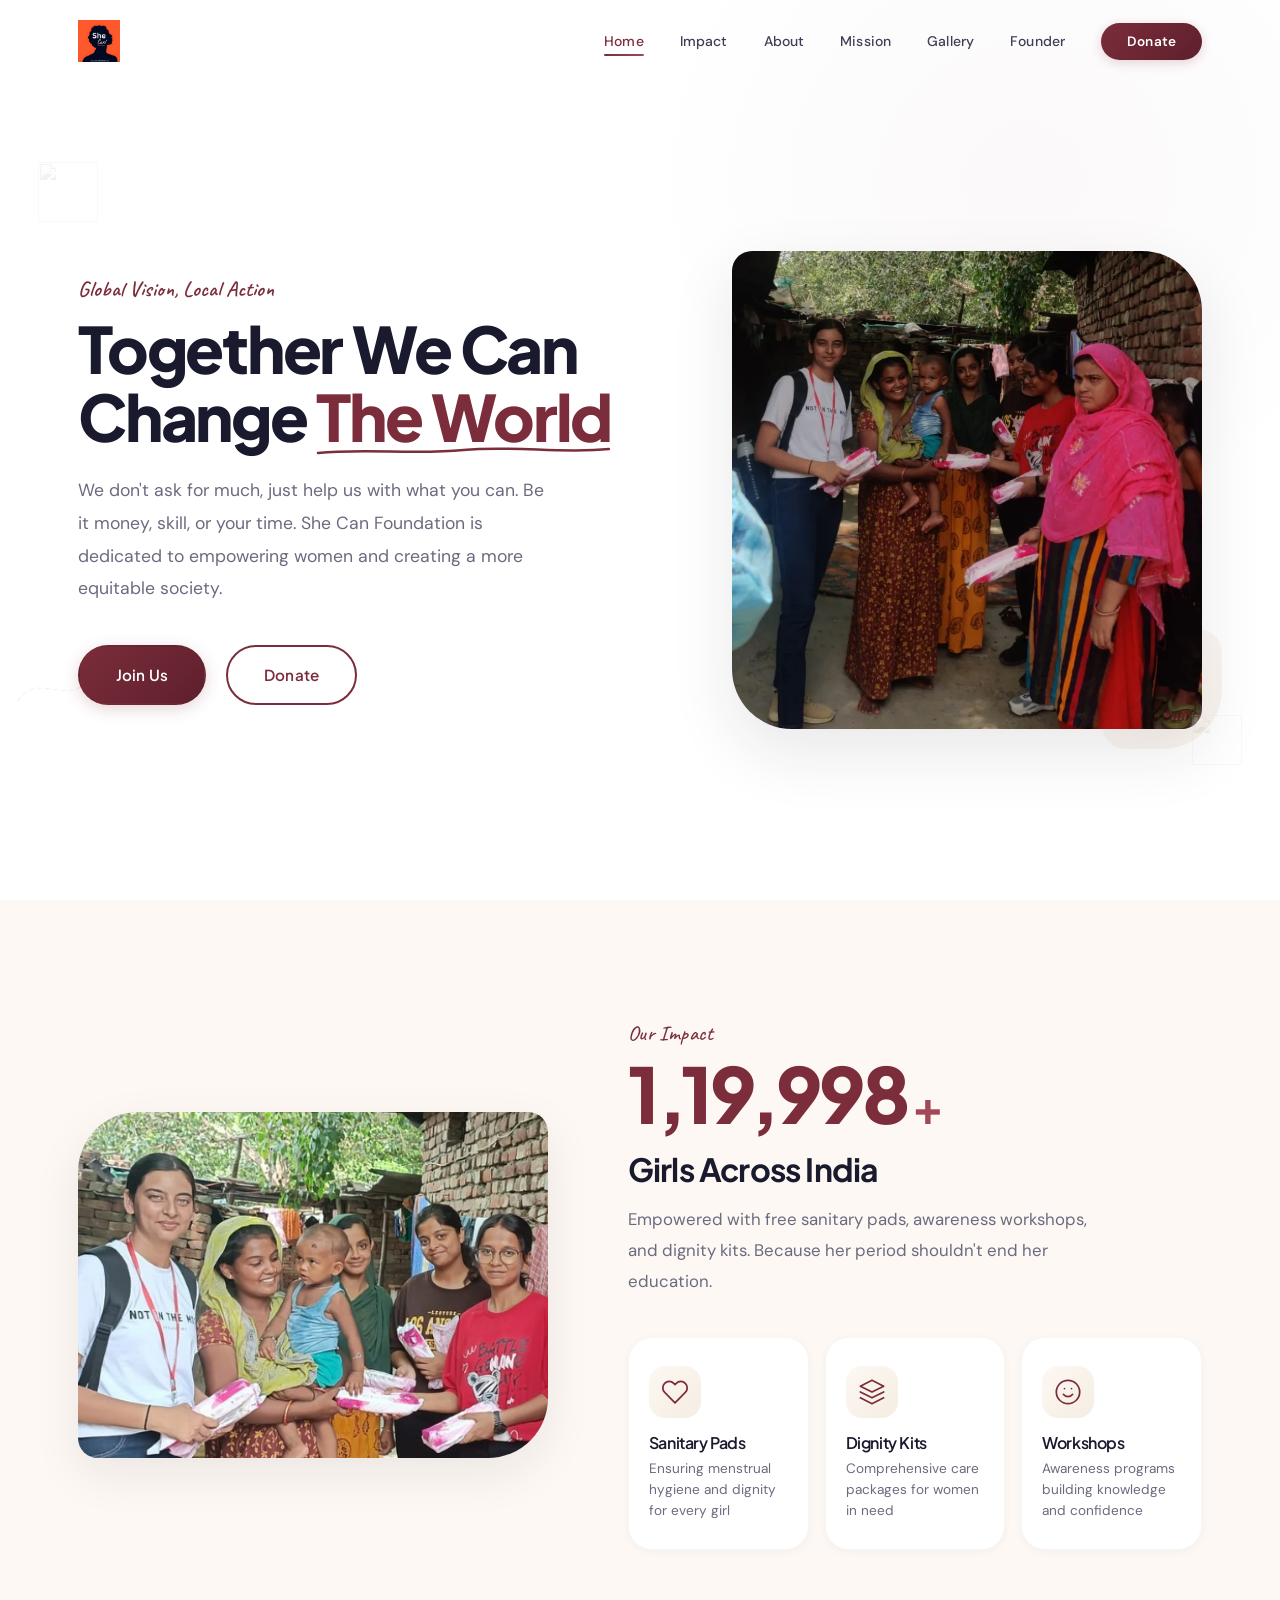
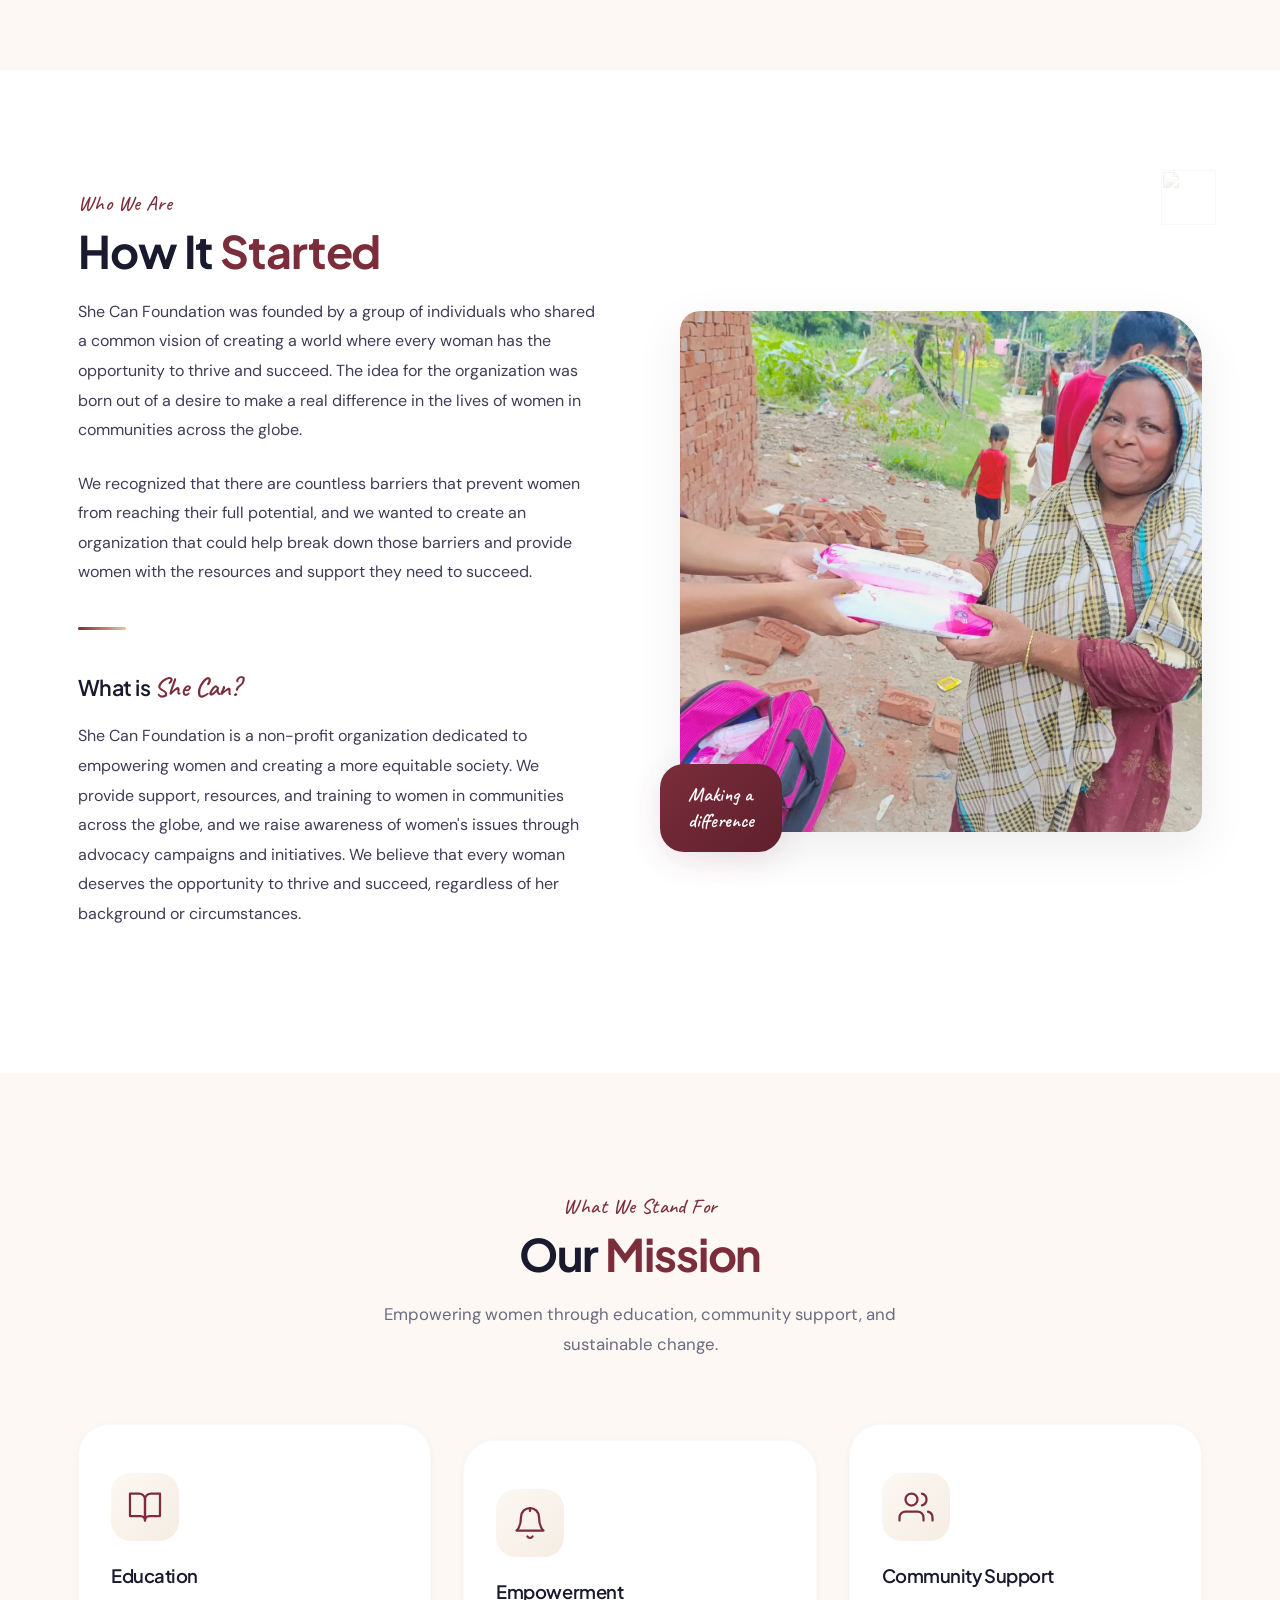
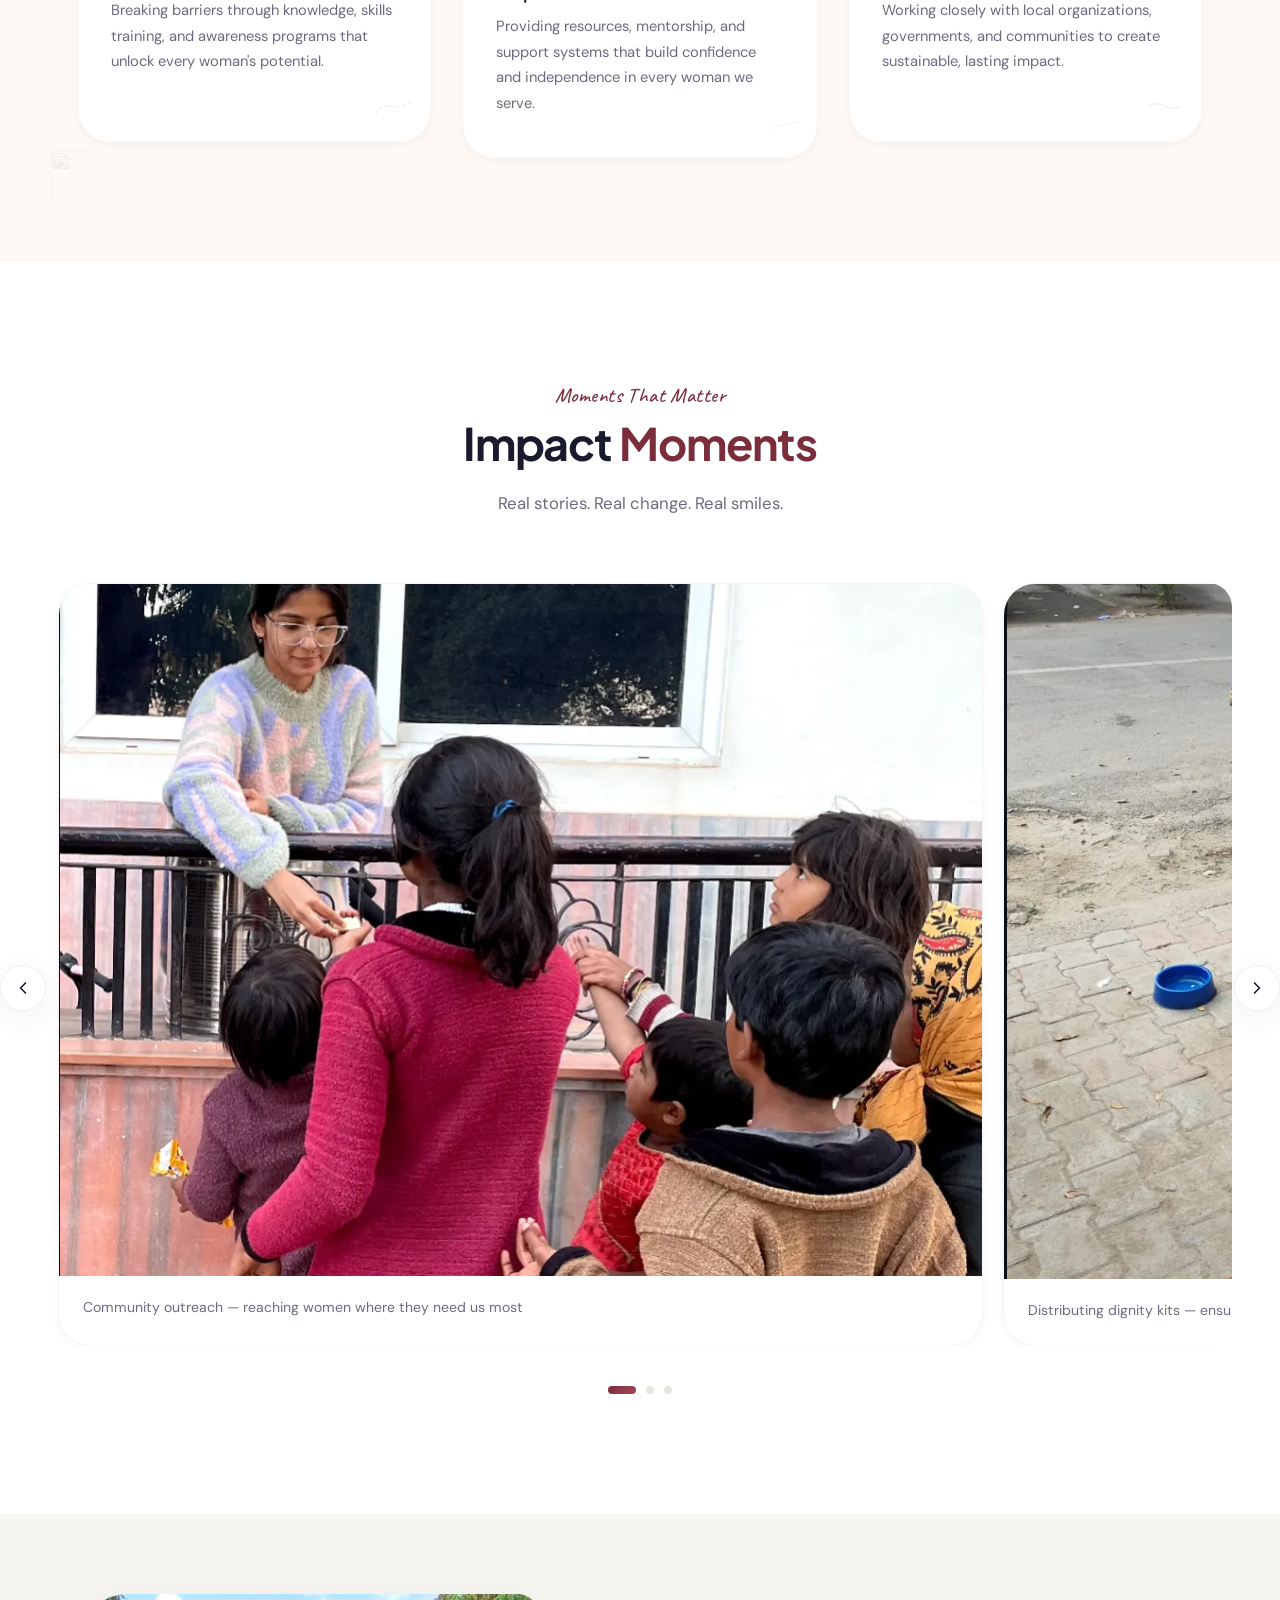
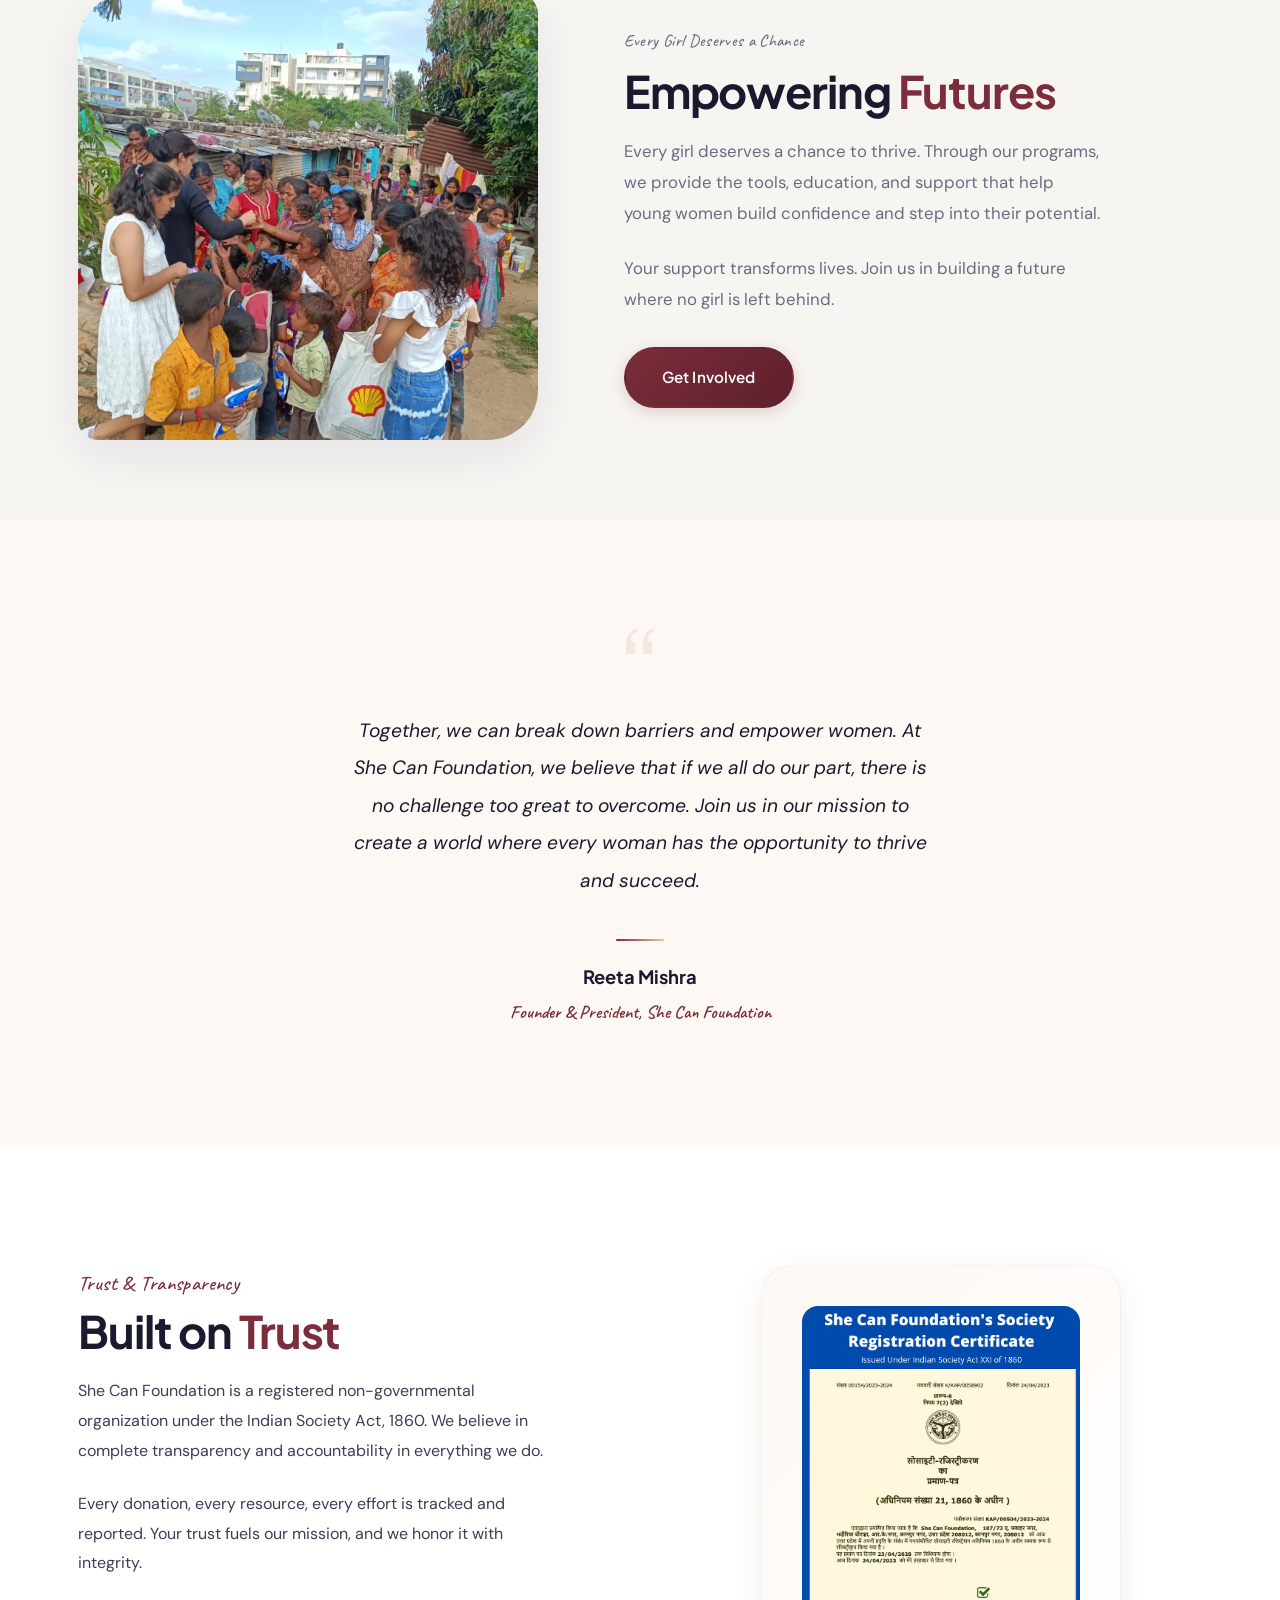
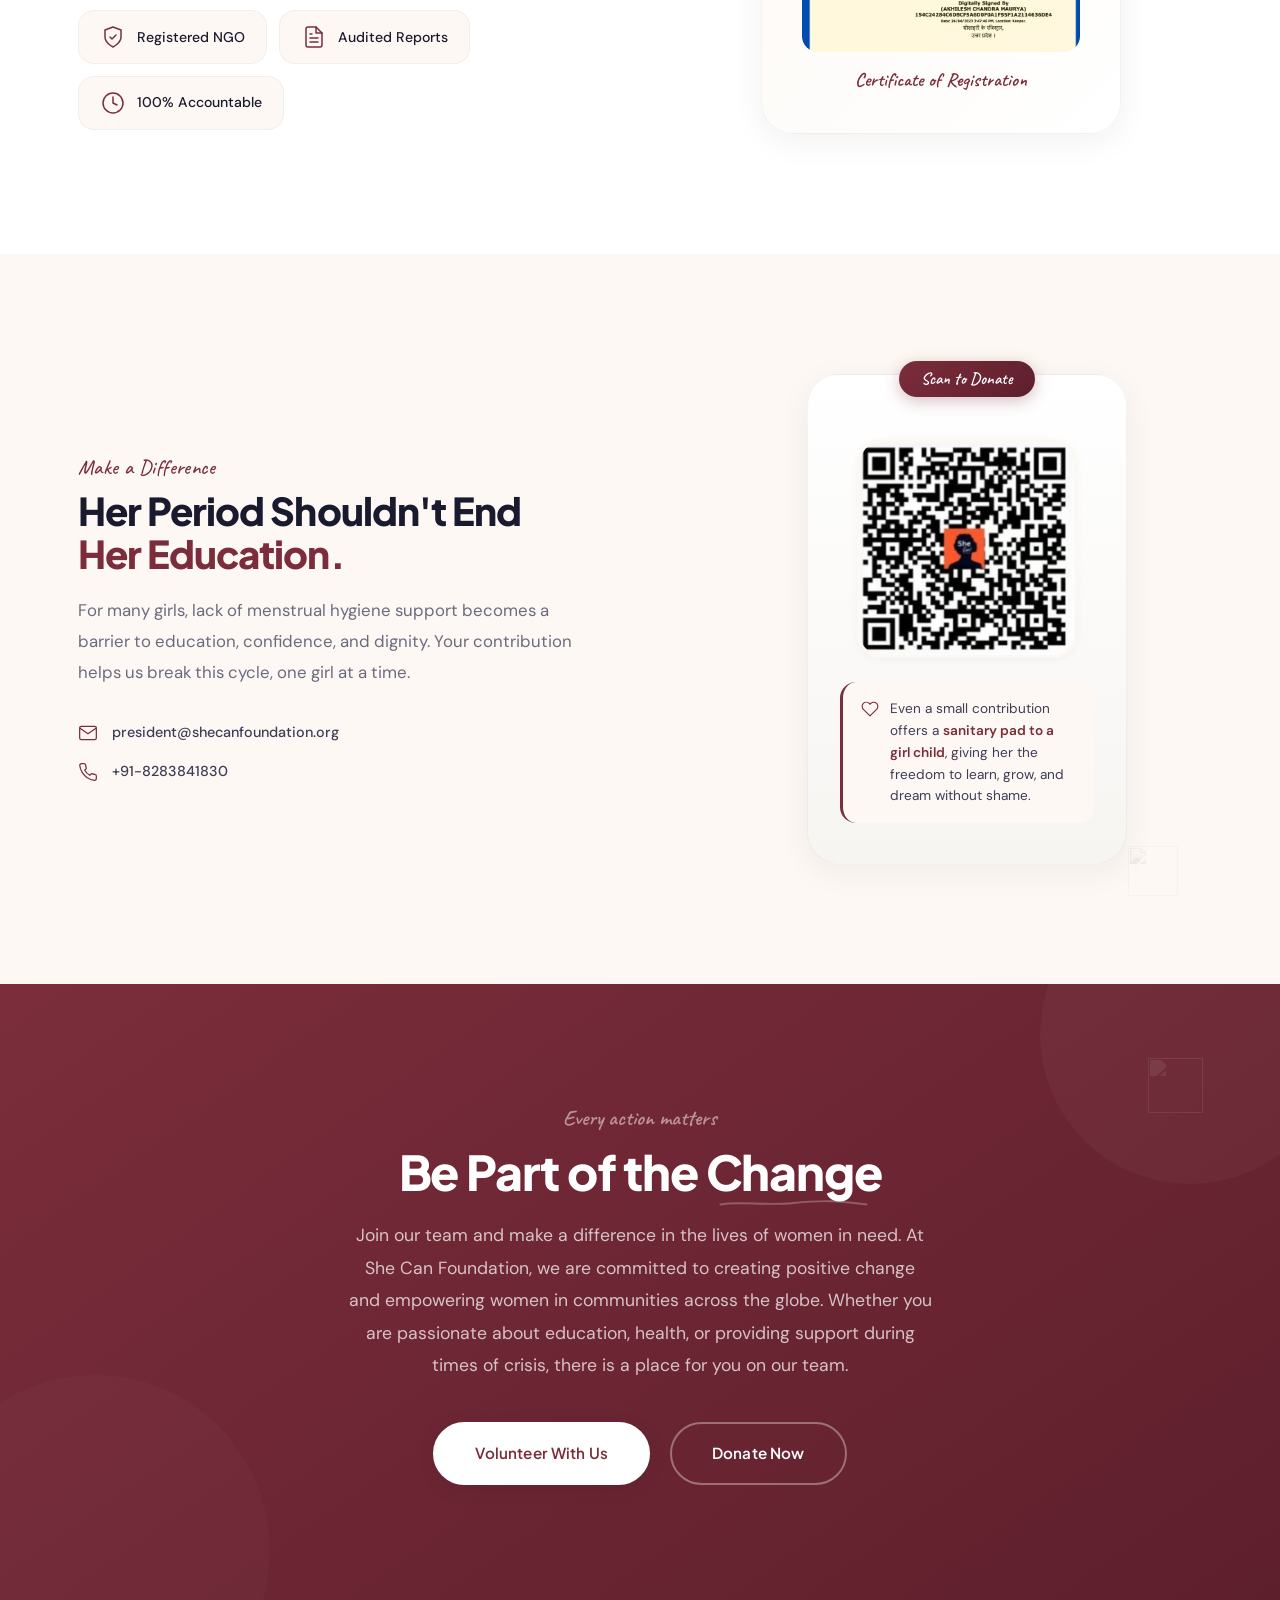
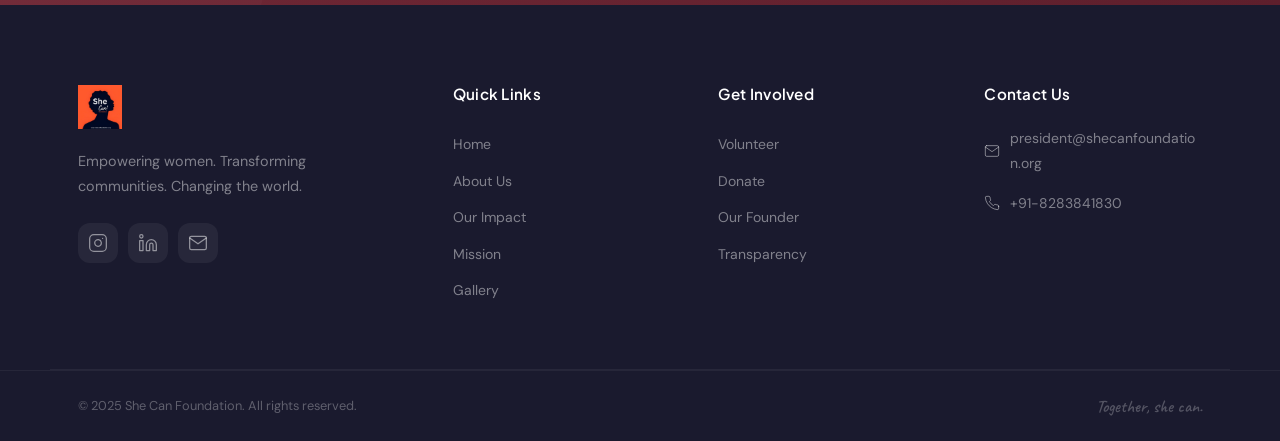
==== commit ea499e7b: "Updated website" ====
--- a/index.html
+++ b/index.html
@@ -11,7 +11,7 @@
     <!-- Google Fonts -->
     <link rel="preconnect" href="https://fonts.googleapis.com">
     <link rel="preconnect" href="https://fonts.gstatic.com" crossorigin>
-    <link href="https://fonts.googleapis.com/css2?family=Caveat:wght@400;500;600;700&family=Inter:wght@300;400;500;600;700&family=Outfit:wght@300;400;500;600;700;800;900&display=swap" rel="stylesheet">
+    <link href="https://fonts.googleapis.com/css2?family=Caveat:wght@400;500;600;700&family=DM+Sans:ital,opsz,wght@0,9..40,100..1000;1,9..40,100..1000&family=Plus+Jakarta+Sans:ital,wght@0,200..800;1,200..800&display=swap" rel="stylesheet">
 
     <!-- Favicon -->
     <link rel="icon" type="image/png" href="images/logo.png">
@@ -36,7 +36,7 @@
                 <li><a href="#mission" class="nav-link">Mission</a></li>
                 <li><a href="#carousel" class="nav-link">Gallery</a></li>
                 <li><a href="#founder" class="nav-link">Founder</a></li>
-                <li><a href="#cta" class="nav-link btn-nav-donate">Donate</a></li>
+                <li><a href="#donate" class="nav-link btn-nav-donate">Donate</a></li>
             </ul>
             <button class="hamburger" id="hamburger" aria-label="Toggle navigation menu" aria-expanded="false">
                 <span class="hamburger-line"></span>
@@ -46,31 +46,29 @@
         </div>
     </nav>
 
+
     <!-- ═══════════════════════════════════════════ -->
     <!-- HERO SECTION                                -->
     <!-- ═══════════════════════════════════════════ -->
     <section id="hero" class="hero-section">
-        <!-- Doodle accents -->
-        <div class="doodle doodle-star doodle-hero-1" aria-hidden="true">
-            <svg width="32" height="32" viewBox="0 0 32 32" fill="none">
-                <path d="M16 2L18.5 12.5L28 10L20 16L28 22L18.5 19.5L16 30L13.5 19.5L4 22L12 16L4 10L13.5 12.5L16 2Z" stroke="var(--burgundy)" stroke-width="1.5" fill="none" stroke-linecap="round" stroke-linejoin="round"/>
-            </svg>
-        </div>
-        <div class="doodle doodle-star doodle-hero-2" aria-hidden="true">
-            <svg width="24" height="24" viewBox="0 0 32 32" fill="none">
-                <path d="M16 2L18.5 12.5L28 10L20 16L28 22L18.5 19.5L16 30L13.5 19.5L4 22L12 16L4 10L13.5 12.5L16 2Z" stroke="var(--accent-gold)" stroke-width="1.5" fill="none" stroke-linecap="round" stroke-linejoin="round"/>
-            </svg>
-        </div>
-        <div class="doodle doodle-arrow doodle-hero-3" aria-hidden="true">
-            <svg width="80" height="40" viewBox="0 0 80 40" fill="none">
-                <path d="M5 30C20 30 30 10 50 15C70 20 65 35 75 10" stroke="var(--burgundy)" stroke-width="1.5" fill="none" stroke-linecap="round" stroke-dasharray="4 4"/>
-                <path d="M70 8L76 10L72 16" stroke="var(--burgundy)" stroke-width="1.5" fill="none" stroke-linecap="round" stroke-linejoin="round"/>
+        <!-- Floating girl doodle accents -->
+        <div class="doodle doodle-girl-float doodle-hero-float-1" aria-hidden="true">
+            <img src="images/doodle-girl.png" alt="" loading="lazy">
+        </div>
+        <div class="doodle doodle-girl-float doodle-hero-float-2" aria-hidden="true">
+            <img src="images/doodle-girl.png" alt="" loading="lazy">
+        </div>
+
+        <!-- Decorative hand-drawn curve -->
+        <div class="doodle-accent doodle-curve-hero" aria-hidden="true">
+            <svg width="100" height="50" viewBox="0 0 100 50" fill="none">
+                <path d="M5 40C25 10 50 45 75 20C85 10 95 25 98 15" stroke="var(--burgundy)" stroke-width="1.2" fill="none" stroke-linecap="round" stroke-dasharray="4 4" opacity="0.5"/>
             </svg>
         </div>
 
         <div class="container hero-container">
             <div class="hero-content fade-in">
-                <p class="hero-tagline handwritten">Global Vision, Local Action ✦</p>
+                <p class="hero-tagline handwritten">Global Vision, Local Action</p>
                 <h1 class="hero-heading">
                     Together We Can Change
                     <span class="hero-highlight">
@@ -81,33 +79,17 @@
                     </span>
                 </h1>
                 <p class="hero-description">
-                    We don't ask for much, just help us with what you can — Be it Money, Skill or Your Time. She Can Foundation is dedicated to empowering women and creating a more equitable society.
+                    We don't ask for much, just help us with what you can. Be it money, skill, or your time. She Can Foundation is dedicated to empowering women and creating a more equitable society.
                 </p>
                 <div class="hero-buttons">
                     <a href="#cta" class="btn btn-primary">Join Us</a>
-                    <a href="#cta" class="btn btn-secondary">Donate ♡</a>
+                    <a href="#donate" class="btn btn-secondary">Donate</a>
                 </div>
             </div>
             <div class="hero-image-wrapper slide-up">
                 <img src="images/hero.png" alt="She Can Foundation volunteers distributing sanitary pads to women in a community" class="hero-image">
                 <div class="hero-image-accent" aria-hidden="true"></div>
             </div>
-        </div>
-
-        <!-- Doodle: tiny smiling girl -->
-        <div class="doodle doodle-girl doodle-hero-4" aria-hidden="true">
-            <svg width="48" height="56" viewBox="0 0 48 56" fill="none">
-                <circle cx="24" cy="16" r="10" stroke="var(--burgundy)" stroke-width="1.5" fill="none"/>
-                <path d="M16 14C18 8 30 8 32 14" stroke="var(--burgundy)" stroke-width="1.2" fill="none" stroke-linecap="round"/>
-                <circle cx="20" cy="16" r="1.2" fill="var(--burgundy)"/>
-                <circle cx="28" cy="16" r="1.2" fill="var(--burgundy)"/>
-                <path d="M21 20C22 22 26 22 27 20" stroke="var(--burgundy)" stroke-width="1.2" fill="none" stroke-linecap="round"/>
-                <path d="M24 26L24 40" stroke="var(--burgundy)" stroke-width="1.5" stroke-linecap="round"/>
-                <path d="M24 40L16 52" stroke="var(--burgundy)" stroke-width="1.5" stroke-linecap="round"/>
-                <path d="M24 40L32 52" stroke="var(--burgundy)" stroke-width="1.5" stroke-linecap="round"/>
-                <path d="M24 32L14 38" stroke="var(--burgundy)" stroke-width="1.5" stroke-linecap="round"/>
-                <path d="M24 32L34 38" stroke="var(--burgundy)" stroke-width="1.5" stroke-linecap="round"/>
-            </svg>
         </div>
     </section>
 
@@ -121,14 +103,14 @@
                 <img src="images/impact.png" alt="A woman receiving essential supplies from She Can Foundation volunteers" class="impact-image">
             </div>
             <div class="impact-content slide-up">
-                <p class="section-label handwritten">Our Impact ✦</p>
+                <p class="section-label handwritten">Our Impact</p>
                 <div class="impact-stat">
                     <span class="impact-number counter" data-target="120000">0</span>
                     <span class="impact-plus">+</span>
                 </div>
                 <h2 class="impact-heading">Girls Across India</h2>
                 <p class="impact-description">
-                    Empowered with free sanitary pads, awareness workshops, and dignity kits — because her period shouldn't end her education.
+                    Empowered with free sanitary pads, awareness workshops, and dignity kits. Because her period shouldn't end her education.
                 </p>
                 <div class="impact-cards">
                     <div class="impact-card fade-in" data-delay="100">
@@ -168,33 +150,31 @@
     <!-- ABOUT SECTION                               -->
     <!-- ═══════════════════════════════════════════ -->
     <section id="about" class="about-section">
-        <!-- Doodle accents -->
-        <div class="doodle doodle-star doodle-about-1" aria-hidden="true">
-            <svg width="28" height="28" viewBox="0 0 32 32" fill="none">
-                <path d="M16 2L18.5 12.5L28 10L20 16L28 22L18.5 19.5L16 30L13.5 19.5L4 22L12 16L4 10L13.5 12.5L16 2Z" stroke="var(--burgundy-light)" stroke-width="1.5" fill="none" stroke-linecap="round" stroke-linejoin="round"/>
-            </svg>
+        <!-- Floating girl doodle -->
+        <div class="doodle doodle-girl-float doodle-about-float" aria-hidden="true">
+            <img src="images/doodle-girl.png" alt="" loading="lazy">
         </div>
 
         <div class="container about-container">
             <div class="about-content fade-in">
-                <p class="section-label handwritten">Who We Are ✦</p>
+                <p class="section-label handwritten">Who We Are</p>
                 <h2 class="section-heading">How It <span class="text-burgundy">Started</span></h2>
                 <p class="about-text">
-                    She Can Foundation was founded by a group of individuals who shared a common vision — creating a world where every woman has the opportunity to thrive and succeed. Born from a desire to make a real difference, we recognized the countless barriers preventing women from reaching their full potential.
+                    She Can Foundation was founded by a group of individuals who shared a common vision of creating a world where every woman has the opportunity to thrive and succeed. The idea for the organization was born out of a desire to make a real difference in the lives of women in communities across the globe.
                 </p>
                 <p class="about-text">
-                    With shared passion and determination to create positive change, we set out to break down those barriers and provide women with the resources and support they need. And so, She Can Foundation was born.
+                    We recognized that there are countless barriers that prevent women from reaching their full potential, and we wanted to create an organization that could help break down those barriers and provide women with the resources and support they need to succeed.
                 </p>
                 <div class="about-divider"></div>
                 <h3 class="about-subheading">What is <span class="handwritten">She Can?</span></h3>
                 <p class="about-text">
-                    A non-profit organization registered under the Indian Society Act, 1860, dedicated to empowering women and creating a more equitable society. We provide support, resources, and training to women in communities across the globe — because every woman deserves the opportunity to thrive, regardless of her background.
+                    She Can Foundation is a non-profit organization dedicated to empowering women and creating a more equitable society. We provide support, resources, and training to women in communities across the globe, and we raise awareness of women's issues through advocacy campaigns and initiatives. We believe that every woman deserves the opportunity to thrive and succeed, regardless of her background or circumstances.
                 </p>
             </div>
             <div class="about-image-wrapper slide-up">
                 <img src="images/about.png" alt="She Can Foundation team working with community women" class="about-image">
                 <div class="about-image-badge handwritten">
-                    Making a<br>difference ♡
+                    Making a<br>difference
                 </div>
             </div>
         </div>
@@ -205,9 +185,14 @@
     <!-- MISSION / VALUES SECTION                    -->
     <!-- ═══════════════════════════════════════════ -->
     <section id="mission" class="mission-section">
+        <!-- Floating girl doodle -->
+        <div class="doodle doodle-girl-float doodle-mission-float" aria-hidden="true">
+            <img src="images/doodle-girl.png" alt="" loading="lazy">
+        </div>
+
         <div class="container">
             <div class="section-header text-center fade-in">
-                <p class="section-label handwritten">What We Stand For ✦</p>
+                <p class="section-label handwritten">What We Stand For</p>
                 <h2 class="section-heading">Our <span class="text-burgundy">Mission</span></h2>
                 <p class="section-subtitle">Empowering women through education, community support, and sustainable change.</p>
             </div>
@@ -238,8 +223,8 @@
                     <h3>Empowerment</h3>
                     <p>Providing resources, mentorship, and support systems that build confidence and independence in every woman we serve.</p>
                     <div class="mission-card-doodle" aria-hidden="true">
-                        <svg width="24" height="24" viewBox="0 0 32 32" fill="none">
-                            <path d="M16 2L18.5 12.5L28 10L20 16L28 22L18.5 19.5L16 30L13.5 19.5L4 22L12 16L4 10L13.5 12.5L16 2Z" stroke="var(--burgundy-light)" stroke-width="1" fill="none" stroke-linecap="round"/>
+                        <svg width="30" height="15" viewBox="0 0 30 15" fill="none">
+                            <path d="M2 12C8 4 15 12 22 6C26 3 28 8 29 5" stroke="var(--burgundy-light)" stroke-width="1" fill="none" stroke-linecap="round" opacity="0.6"/>
                         </svg>
                     </div>
                 </div>
@@ -266,12 +251,12 @@
 
 
     <!-- ═══════════════════════════════════════════ -->
-    <!-- IMPACT MOMENTS CAROUSEL                     -->
+    <!-- IMPACT MOMENTS CAROUSEL (3 images only)     -->
     <!-- ═══════════════════════════════════════════ -->
     <section id="carousel" class="carousel-section">
         <div class="container">
             <div class="section-header text-center fade-in">
-                <p class="section-label handwritten">Moments That Matter ✦</p>
+                <p class="section-label handwritten">Moments That Matter</p>
                 <h2 class="section-heading">Impact <span class="text-burgundy">Moments</span></h2>
                 <p class="section-subtitle">Real stories. Real change. Real smiles.</p>
             </div>
@@ -300,22 +285,6 @@
                             <img src="images/carousel-3.png" alt="Awareness workshop conducted by She Can Foundation" class="carousel-image">
                             <div class="carousel-caption">
                                 <p class="carousel-caption-text">Awareness workshops — building knowledge, one session at a time</p>
-                            </div>
-                        </div>
-                    </div>
-                    <div class="carousel-slide">
-                        <div class="carousel-card">
-                            <img src="images/carousel-4.png" alt="Empowering women through education and support" class="carousel-image">
-                            <div class="carousel-caption">
-                                <p class="carousel-caption-text">Empowering futures — every girl deserves a chance to thrive</p>
-                            </div>
-                        </div>
-                    </div>
-                    <div class="carousel-slide">
-                        <div class="carousel-card">
-                            <img src="images/donate.png" alt="Children smiling during She Can Foundation's donation drive" class="carousel-image">
-                            <div class="carousel-caption">
-                                <p class="carousel-caption-text">Smiles of hope — your donations make this possible</p>
                             </div>
                         </div>
                     </div>
@@ -337,23 +306,34 @@
 
 
     <!-- ═══════════════════════════════════════════ -->
+    <!-- STORY IMAGE SECTION (relocated carousel-4)  -->
+    <!-- ═══════════════════════════════════════════ -->
+    <section id="story" class="story-image-section">
+        <div class="container story-container">
+            <div class="story-image-wrapper slide-up">
+                <img src="images/carousel-4.png" alt="Empowering women through education and support" class="story-image">
+            </div>
+            <div class="story-content fade-in">
+                <p class="section-label handwritten">Every Girl Deserves a Chance</p>
+                <h2 class="section-heading">Empowering <span class="text-burgundy">Futures</span></h2>
+                <p>
+                    Every girl deserves a chance to thrive. Through our programs, we provide the tools, education, and support that help young women build confidence and step into their potential.
+                </p>
+                <p>
+                    Your support transforms lives. Join us in building a future where no girl is left behind.
+                </p>
+                <a href="#cta" class="btn btn-primary">Get Involved</a>
+            </div>
+        </div>
+    </section>
+
+
+    <!-- ═══════════════════════════════════════════ -->
     <!-- FOUNDER MESSAGE SECTION                     -->
     <!-- ═══════════════════════════════════════════ -->
     <section id="founder" class="founder-section">
-        <!-- Doodle accents -->
-        <div class="doodle doodle-star doodle-founder-1" aria-hidden="true">
-            <svg width="24" height="24" viewBox="0 0 32 32" fill="none">
-                <path d="M16 2L18.5 12.5L28 10L20 16L28 22L18.5 19.5L16 30L13.5 19.5L4 22L12 16L4 10L13.5 12.5L16 2Z" stroke="var(--burgundy-light)" stroke-width="1.5" fill="none" stroke-linecap="round"/>
-            </svg>
-        </div>
-        <div class="doodle doodle-star doodle-founder-2" aria-hidden="true">
-            <svg width="18" height="18" viewBox="0 0 32 32" fill="none">
-                <path d="M16 2L18.5 12.5L28 10L20 16L28 22L18.5 19.5L16 30L13.5 19.5L4 22L12 16L4 10L13.5 12.5L16 2Z" stroke="var(--accent-gold)" stroke-width="1.5" fill="none" stroke-linecap="round"/>
-            </svg>
-        </div>
-
         <div class="container founder-container fade-in">
-            <div class="founder-quote-mark" aria-hidden="true">"</div>
+            <div class="founder-quote-mark" aria-hidden="true">&ldquo;</div>
             <blockquote class="founder-quote">
                 Together, we can break down barriers and empower women. At She Can Foundation, we believe that if we all do our part, there is no challenge too great to overcome. Join us in our mission to create a world where every woman has the opportunity to thrive and succeed.
             </blockquote>
@@ -372,7 +352,7 @@
     <section id="transparency" class="transparency-section">
         <div class="container transparency-container">
             <div class="transparency-content fade-in">
-                <p class="section-label handwritten">Trust & Transparency ✦</p>
+                <p class="section-label handwritten">Trust & Transparency</p>
                 <h2 class="section-heading">Built on <span class="text-burgundy">Trust</span></h2>
                 <p class="transparency-text">
                     She Can Foundation is a registered non-governmental organization under the Indian Society Act, 1860. We believe in complete transparency and accountability in everything we do.
@@ -418,30 +398,71 @@
 
 
     <!-- ═══════════════════════════════════════════ -->
+    <!-- DONATE SECTION                              -->
+    <!-- ═══════════════════════════════════════════ -->
+    <section id="donate" class="donate-section">
+        <!-- Floating girl doodle -->
+        <div class="doodle doodle-girl-float doodle-donate-float" aria-hidden="true">
+            <img src="images/doodle-girl.png" alt="" loading="lazy">
+        </div>
+
+        <div class="container donate-container">
+            <div class="donate-content fade-in">
+                <p class="section-label handwritten">Make a Difference</p>
+                <h2 class="donate-heading">Her Period Shouldn't End <span class="text-burgundy">Her Education.</span></h2>
+                <p class="donate-supporting">
+                    For many girls, lack of menstrual hygiene support becomes a barrier to education, confidence, and dignity. Your contribution helps us break this cycle, one girl at a time.
+                </p>
+                <div class="donate-details">
+                    <div class="donate-detail-item">
+                        <svg width="20" height="20" viewBox="0 0 24 24" fill="none" stroke="var(--burgundy)" stroke-width="1.5" stroke-linecap="round" stroke-linejoin="round">
+                            <path d="M4 4h16c1.1 0 2 .9 2 2v12c0 1.1-.9 2-2 2H4c-1.1 0-2-.9-2-2V6c0-1.1.9-2 2-2z"/>
+                            <polyline points="22,6 12,13 2,6"/>
+                        </svg>
+                        <span>president@shecanfoundation.org</span>
+                    </div>
+                    <div class="donate-detail-item">
+                        <svg width="20" height="20" viewBox="0 0 24 24" fill="none" stroke="var(--burgundy)" stroke-width="1.5" stroke-linecap="round" stroke-linejoin="round">
+                            <path d="M22 16.92v3a2 2 0 0 1-2.18 2 19.79 19.79 0 0 1-8.63-3.07 19.5 19.5 0 0 1-6-6 19.79 19.79 0 0 1-3.07-8.67A2 2 0 0 1 4.11 2h3a2 2 0 0 1 2 1.72 12.84 12.84 0 0 0 .7 2.81 2 2 0 0 1-.45 2.11L8.09 9.91a16 16 0 0 0 6 6l1.27-1.27a2 2 0 0 1 2.11-.45 12.84 12.84 0 0 0 2.81.7A2 2 0 0 1 22 16.92z"/>
+                        </svg>
+                        <span>+91-8283841830</span>
+                    </div>
+                </div>
+            </div>
+            <div class="donate-qr-wrapper slide-up">
+                <div class="donate-qr-card">
+                    <div class="donate-qr-badge handwritten" aria-hidden="true">Scan to Donate</div>
+                    <img src="images/qr_code.jpeg" alt="Scan this QR code to donate to She Can Foundation" class="donate-qr-image">
+                    <div class="donate-qr-message">
+                        <svg width="18" height="18" viewBox="0 0 24 24" fill="none" stroke="var(--burgundy)" stroke-width="1.5" stroke-linecap="round" stroke-linejoin="round">
+                            <path d="M20.84 4.61a5.5 5.5 0 0 0-7.78 0L12 5.67l-1.06-1.06a5.5 5.5 0 0 0-7.78 7.78l1.06 1.06L12 21.23l7.78-7.78 1.06-1.06a5.5 5.5 0 0 0 0-7.78z"/>
+                        </svg>
+                        <p>Even a small contribution offers a <strong>sanitary pad to a girl child</strong>, giving her the freedom to learn, grow, and dream without shame.</p>
+                    </div>
+                </div>
+            </div>
+        </div>
+    </section>
+
+
+    <!-- ═══════════════════════════════════════════ -->
     <!-- FINAL CTA SECTION                           -->
     <!-- ═══════════════════════════════════════════ -->
     <section id="cta" class="cta-section">
-        <!-- Doodle accents -->
-        <div class="doodle doodle-star doodle-cta-1" aria-hidden="true">
-            <svg width="28" height="28" viewBox="0 0 32 32" fill="none">
-                <path d="M16 2L18.5 12.5L28 10L20 16L28 22L18.5 19.5L16 30L13.5 19.5L4 22L12 16L4 10L13.5 12.5L16 2Z" stroke="rgba(255,255,255,0.3)" stroke-width="1.5" fill="none" stroke-linecap="round"/>
-            </svg>
-        </div>
-        <div class="doodle doodle-star doodle-cta-2" aria-hidden="true">
-            <svg width="20" height="20" viewBox="0 0 32 32" fill="none">
-                <path d="M16 2L18.5 12.5L28 10L20 16L28 22L18.5 19.5L16 30L13.5 19.5L4 22L12 16L4 10L13.5 12.5L16 2Z" stroke="rgba(255,255,255,0.2)" stroke-width="1.5" fill="none" stroke-linecap="round"/>
-            </svg>
+        <!-- Floating girl doodle -->
+        <div class="doodle doodle-girl-float doodle-cta-float" aria-hidden="true" style="opacity: 0.08;">
+            <img src="images/doodle-girl.png" alt="" loading="lazy" style="filter: brightness(10);">
         </div>
 
         <div class="container cta-container fade-in">
-            <p class="cta-tagline handwritten">Every action matters ✦</p>
+            <p class="cta-tagline handwritten">Every action matters</p>
             <h2 class="cta-heading">Be Part of the <span class="cta-highlight">Change</span></h2>
             <p class="cta-text">
-                Join our team and make a difference in the lives of women in need. Whether you are passionate about education, health, or providing support during times of crisis — there is a place for you.
+                Join our team and make a difference in the lives of women in need. At She Can Foundation, we are committed to creating positive change and empowering women in communities across the globe. Whether you are passionate about education, health, or providing support during times of crisis, there is a place for you on our team.
             </p>
             <div class="cta-buttons">
                 <a href="mailto:president@shecanfoundation.org?subject=I%20want%20to%20volunteer" class="btn btn-white">Volunteer With Us</a>
-                <a href="mailto:president@shecanfoundation.org?subject=I%20want%20to%20donate" class="btn btn-white-outline">Donate Now ♡</a>
+                <a href="mailto:president@shecanfoundation.org?subject=I%20want%20to%20donate" class="btn btn-white-outline">Donate Now</a>
             </div>
         </div>
     </section>
@@ -492,7 +513,7 @@
                 <h4 class="footer-heading">Get Involved</h4>
                 <ul class="footer-links">
                     <li><a href="#cta">Volunteer</a></li>
-                    <li><a href="#cta">Donate</a></li>
+                    <li><a href="#donate">Donate</a></li>
                     <li><a href="#founder">Our Founder</a></li>
                     <li><a href="#transparency">Transparency</a></li>
                 </ul>
@@ -517,7 +538,7 @@
         <div class="footer-bottom">
             <div class="container footer-bottom-content">
                 <p>&copy; 2025 She Can Foundation. All rights reserved.</p>
-                <p class="handwritten footer-bottom-tagline">Together, she can. ♡</p>
+                <p class="handwritten footer-bottom-tagline">Together, she can.</p>
             </div>
         </div>
     </footer>
--- a/css/styles.css
+++ b/css/styles.css
@@ -1,51 +1,64 @@
 /* ============================================================
-   SHE CAN FOUNDATION — Main Stylesheet
-   Modern · Warm · Empowering · Human-Centered
+   SHE CAN FOUNDATION — Redesigned Stylesheet
+   Modern · Warm · Empowering · Human · Editorial
    ============================================================ */
 
 /* -------------------------------------------------------
    0. GOOGLE FONTS
+   Import DM Sans (body - modern clean sans-serif),
+   Plus Jakarta Sans (headings - geometric warmth),
+   Caveat (handwritten accent for doodles/highlights only)
    ------------------------------------------------------- */
-@import url('https://fonts.googleapis.com/css2?family=Caveat:wght@400;500;600;700&family=Inter:ital,opsz,wght@0,14..32,100..900;1,14..32,100..900&family=Outfit:wght@100..900&display=swap');
+@import url('https://fonts.googleapis.com/css2?family=Caveat:wght@400;500;600;700&family=DM+Sans:ital,opsz,wght@0,9..40,100..1000;1,9..40,100..1000&family=Plus+Jakarta+Sans:ital,wght@0,200..800;1,200..800&display=swap');
 
 /* -------------------------------------------------------
    1. CSS RESET & CUSTOM PROPERTIES
    ------------------------------------------------------- */
 :root {
-  /* — Colors — */
+  /* Colors — refined, not generic */
   --burgundy:        #7B2D3B;
   --burgundy-dark:   #5E1F2C;
   --burgundy-light:  #A3475A;
-  --cream:           #FFF8F0;
+  --burgundy-muted:  rgba(123, 45, 59, 0.08);
+  --cream:           #FDF8F3;
   --cream-dark:      #F5EDE3;
   --white:           #FFFFFF;
-  --charcoal:        #2D2D2D;
-  --charcoal-light:  #4A4A4A;
-  --gray:            #6B6B6B;
+  --charcoal:        #1A1A2E;
+  --charcoal-light:  #3D3D56;
+  --gray:            #6B6B80;
   --gray-light:      #E8E4E0;
+  --gray-muted:      #F7F5F2;
   --accent-gold:     #D4A853;
-  --overlay:         rgba(123, 45, 59, 0.08);
-  --shadow:          rgba(0, 0, 0, 0.06);
-  --shadow-md:       rgba(0, 0, 0, 0.10);
-
-  /* — Fonts — */
-  --ff-heading:     'Outfit', sans-serif;
-  --ff-body:        'Inter', sans-serif;
+  --accent-warm:     #E8C4A0;
+  --overlay:         rgba(123, 45, 59, 0.06);
+  --shadow-sm:       0 2px 8px rgba(26, 26, 46, 0.04);
+  --shadow-md:       0 8px 32px rgba(26, 26, 46, 0.06);
+  --shadow-lg:       0 16px 48px rgba(26, 26, 46, 0.08);
+  --shadow-xl:       0 24px 64px rgba(26, 26, 46, 0.10);
+  --shadow-burgundy: 0 8px 32px rgba(123, 45, 59, 0.12);
+
+  /* Fonts — premium typography */
+  --ff-heading:     'Plus Jakarta Sans', sans-serif;
+  --ff-body:        'DM Sans', sans-serif;
   --ff-handwritten: 'Caveat', cursive;
 
-  /* — Spacing — */
-  --section-py:     100px;
-  --container-max:  1200px;
-
-  /* — Radius — */
-  --radius-sm:  8px;
-  --radius-md:  12px;
-  --radius-lg:  16px;
-  --radius-pill: 30px;
-
-  /* — Transitions — */
-  --transition: 0.3s ease;
-  --transition-slow: 0.5s ease;
+  /* Spacing */
+  --section-py:     120px;
+  --container-max:  1180px;
+
+  /* Radius — organic, not harsh */
+  --radius-sm:  10px;
+  --radius-md:  16px;
+  --radius-lg:  24px;
+  --radius-xl:  32px;
+  --radius-pill: 50px;
+  --radius-organic-1: 30% 70% 70% 30% / 30% 30% 70% 70%;
+  --radius-organic-2: 60% 40% 30% 70% / 60% 30% 70% 40%;
+
+  /* Transitions */
+  --transition: 0.35s cubic-bezier(0.4, 0, 0.2, 1);
+  --transition-slow: 0.6s cubic-bezier(0.4, 0, 0.2, 1);
+  --transition-bounce: 0.5s cubic-bezier(0.34, 1.56, 0.64, 1);
 }
 
 /* Reset */
@@ -63,12 +76,13 @@
 body {
   font-family: var(--ff-body);
   font-size: 1rem;
-  line-height: 1.7;
+  line-height: 1.75;
   color: var(--charcoal);
   background-color: var(--white);
   overflow-x: hidden;
   -webkit-font-smoothing: antialiased;
   -moz-osx-font-smoothing: grayscale;
+  font-optical-sizing: auto;
 }
 
 img {
@@ -95,24 +109,38 @@
 
 
 /* -------------------------------------------------------
-   2. TYPOGRAPHY
+   2. TYPOGRAPHY — Warm, premium, human-centered
    ------------------------------------------------------- */
 h1, h2, h3, h4, h5, h6 {
   font-family: var(--ff-heading);
   font-weight: 700;
-  line-height: 1.2;
-  letter-spacing: -0.02em;
+  line-height: 1.15;
+  letter-spacing: -0.025em;
   color: var(--charcoal);
 }
 
-h2 { font-size: clamp(1.8rem, 3.2vw, 2.6rem); margin-bottom: 1rem; }
-h3 { font-size: clamp(1.2rem, 2vw, 1.5rem); margin-bottom: 0.75rem; }
-h4 { font-size: 1.15rem; margin-bottom: 0.75rem; }
+h2 {
+  font-size: clamp(2rem, 3.5vw, 2.8rem);
+  margin-bottom: 1.25rem;
+}
+
+h3 {
+  font-size: clamp(1.15rem, 2vw, 1.4rem);
+  margin-bottom: 0.75rem;
+  font-weight: 600;
+}
+
+h4 {
+  font-size: 1.1rem;
+  margin-bottom: 0.75rem;
+  font-weight: 600;
+}
 
 p {
   margin-bottom: 1rem;
   color: var(--charcoal-light);
-  line-height: 1.7;
+  line-height: 1.75;
+  font-size: 0.975rem;
 }
 
 .handwritten {
@@ -124,19 +152,20 @@
 
 .section-label {
   font-family: var(--ff-handwritten);
-  font-size: 1.35rem;
+  font-size: 1.3rem;
   color: var(--burgundy);
   display: inline-block;
   margin-bottom: 0.5rem;
   font-weight: 500;
+  letter-spacing: 0.02em;
 }
 
 .section-heading {
-  margin-bottom: 1rem;
+  margin-bottom: 1.25rem;
 }
 
 .section-subtitle {
-  max-width: 560px;
+  max-width: 520px;
   color: var(--gray);
   font-size: 1.05rem;
   line-height: 1.8;
@@ -159,15 +188,15 @@
   width: 100%;
   max-width: var(--container-max);
   margin: 0 auto;
-  padding: 0 24px;
+  padding: 0 28px;
 }
 
 .text-center { text-align: center; }
-.section-header { margin-bottom: 3.5rem; }
+.section-header { margin-bottom: 4rem; }
 
 
 /* -------------------------------------------------------
-   4. BUTTONS
+   4. BUTTONS — Modern, rounded, inviting, soft but impactful
    ------------------------------------------------------- */
 .btn {
   display: inline-flex;
@@ -176,25 +205,41 @@
   gap: 8px;
   font-family: var(--ff-heading);
   font-weight: 600;
-  font-size: 1rem;
-  padding: 14px 32px;
+  font-size: 0.95rem;
+  padding: 15px 36px;
   border-radius: var(--radius-pill);
   cursor: pointer;
   transition: all var(--transition);
   border: 2px solid transparent;
+  letter-spacing: 0.01em;
+  position: relative;
+  overflow: hidden;
+}
+
+.btn::before {
+  content: '';
+  position: absolute;
+  inset: 0;
+  border-radius: inherit;
+  background: linear-gradient(135deg, rgba(255,255,255,0.15), transparent);
+  opacity: 0;
+  transition: opacity var(--transition);
+}
+
+.btn:hover::before {
+  opacity: 1;
 }
 
 .btn-primary {
-  background-color: var(--burgundy);
+  background: linear-gradient(135deg, var(--burgundy), var(--burgundy-dark));
   color: var(--white);
-  border-color: var(--burgundy);
+  border-color: transparent;
+  box-shadow: 0 4px 16px rgba(123, 45, 59, 0.2);
 }
 
 .btn-primary:hover {
-  background-color: var(--burgundy-dark);
-  border-color: var(--burgundy-dark);
-  transform: translateY(-2px);
-  box-shadow: 0 6px 20px rgba(123, 45, 59, 0.3);
+  transform: translateY(-3px);
+  box-shadow: 0 8px 28px rgba(123, 45, 59, 0.35);
 }
 
 .btn-secondary {
@@ -206,8 +251,8 @@
 .btn-secondary:hover {
   background-color: var(--burgundy);
   color: var(--white);
-  transform: translateY(-2px);
-  box-shadow: 0 6px 20px rgba(123, 45, 59, 0.3);
+  transform: translateY(-3px);
+  box-shadow: 0 8px 28px rgba(123, 45, 59, 0.25);
 }
 
 .btn-white {
@@ -216,29 +261,30 @@
   border-color: var(--white);
   font-family: var(--ff-heading);
   font-weight: 600;
-  font-size: 1rem;
-  padding: 16px 36px;
+  font-size: 0.95rem;
+  padding: 16px 40px;
   border-radius: var(--radius-pill);
   display: inline-flex;
   align-items: center;
   gap: 8px;
   cursor: pointer;
   transition: all var(--transition);
+  box-shadow: 0 4px 20px rgba(0, 0, 0, 0.08);
 }
 
 .btn-white:hover {
-  transform: translateY(-2px);
-  box-shadow: 0 8px 30px rgba(0, 0, 0, 0.2);
+  transform: translateY(-3px);
+  box-shadow: 0 12px 36px rgba(0, 0, 0, 0.15);
 }
 
 .btn-white-outline {
   background-color: transparent;
   color: var(--white);
-  border: 2px solid rgba(255, 255, 255, 0.4);
+  border: 2px solid rgba(255, 255, 255, 0.35);
   font-family: var(--ff-heading);
   font-weight: 600;
-  font-size: 1rem;
-  padding: 16px 36px;
+  font-size: 0.95rem;
+  padding: 16px 40px;
   border-radius: var(--radius-pill);
   display: inline-flex;
   align-items: center;
@@ -249,8 +295,8 @@
 
 .btn-white-outline:hover {
   border-color: var(--white);
-  background-color: rgba(255, 255, 255, 0.1);
-  transform: translateY(-2px);
+  background-color: rgba(255, 255, 255, 0.12);
+  transform: translateY(-3px);
 }
 
 .btn:active,
@@ -269,17 +315,18 @@
   left: 0;
   width: 100%;
   z-index: 1000;
-  padding: 18px 0;
+  padding: 20px 0;
   transition: background-color var(--transition),
               padding var(--transition),
               box-shadow var(--transition);
 }
 
 .navbar.scrolled {
-  background-color: rgba(255, 255, 255, 0.97);
-  padding: 10px 0;
-  box-shadow: 0 2px 20px rgba(0, 0, 0, 0.06);
-  backdrop-filter: blur(12px);
+  background-color: rgba(255, 255, 255, 0.95);
+  padding: 12px 0;
+  box-shadow: 0 1px 24px rgba(0, 0, 0, 0.05);
+  backdrop-filter: blur(16px);
+  -webkit-backdrop-filter: blur(16px);
 }
 
 .nav-container {
@@ -296,29 +343,30 @@
 }
 
 .logo-img {
-  height: 44px;
+  height: 42px;
   width: auto;
   transition: height var(--transition);
 }
 
 .navbar.scrolled .logo-img {
-  height: 38px;
+  height: 36px;
 }
 
 .nav-links {
   display: flex;
   align-items: center;
-  gap: 32px;
+  gap: 36px;
 }
 
 .nav-link {
   font-family: var(--ff-body);
   font-size: 0.875rem;
   font-weight: 500;
-  color: var(--charcoal);
+  color: var(--charcoal-light);
   position: relative;
   padding: 4px 0;
   letter-spacing: 0.01em;
+  transition: color var(--transition);
 }
 
 .nav-link::after {
@@ -328,7 +376,7 @@
   left: 0;
   width: 0;
   height: 2px;
-  background-color: var(--burgundy);
+  background: linear-gradient(90deg, var(--burgundy), var(--burgundy-light));
   transition: width var(--transition);
   border-radius: 2px;
 }
@@ -338,19 +386,21 @@
   width: 100%;
 }
 
-.nav-link:hover {
+.nav-link:hover,
+.nav-link.active {
   color: var(--burgundy);
 }
 
 /* Nav donate button */
 .btn-nav-donate {
-  background-color: var(--burgundy) !important;
+  background: linear-gradient(135deg, var(--burgundy), var(--burgundy-dark)) !important;
   color: var(--white) !important;
-  padding: 10px 24px !important;
+  padding: 10px 26px !important;
   border-radius: var(--radius-pill) !important;
   font-weight: 600 !important;
   font-size: 0.85rem !important;
   transition: all var(--transition) !important;
+  box-shadow: 0 3px 12px rgba(123, 45, 59, 0.2);
 }
 
 .btn-nav-donate::after {
@@ -358,9 +408,8 @@
 }
 
 .btn-nav-donate:hover {
-  background-color: var(--burgundy-dark) !important;
-  transform: translateY(-1px);
-  box-shadow: 0 4px 16px rgba(123, 45, 59, 0.3);
+  transform: translateY(-2px) !important;
+  box-shadow: 0 6px 20px rgba(123, 45, 59, 0.35) !important;
 }
 
 /* Hamburger */
@@ -398,7 +447,7 @@
 
 
 /* -------------------------------------------------------
-   6. HERO SECTION
+   6. HERO SECTION — Left-aligned, editorial rhythm
    ------------------------------------------------------- */
 .hero-section {
   min-height: 100vh;
@@ -410,10 +459,22 @@
   background-color: var(--white);
 }
 
+/* Subtle warm gradient background */
+.hero-section::before {
+  content: '';
+  position: absolute;
+  top: -20%;
+  right: -10%;
+  width: 60%;
+  height: 80%;
+  background: radial-gradient(ellipse, rgba(123, 45, 59, 0.03) 0%, transparent 70%);
+  pointer-events: none;
+}
+
 .hero-container {
   display: grid;
-  grid-template-columns: 1fr 1fr;
-  gap: 4rem;
+  grid-template-columns: 1.1fr 0.9fr;
+  gap: 5rem;
   align-items: center;
 }
 
@@ -424,18 +485,18 @@
 
 .hero-tagline {
   font-family: var(--ff-handwritten);
-  font-size: 1.4rem;
+  font-size: 1.35rem;
   color: var(--burgundy);
   margin-bottom: 0.75rem;
   display: inline-block;
 }
 
 .hero-heading {
-  font-size: clamp(2.6rem, 5vw, 4rem);
+  font-size: clamp(2.8rem, 5vw, 4.2rem);
   font-weight: 800;
-  line-height: 1.08;
-  letter-spacing: -0.03em;
-  margin-bottom: 1.25rem;
+  line-height: 1.06;
+  letter-spacing: -0.035em;
+  margin-bottom: 1.5rem;
   color: var(--charcoal);
 }
 
@@ -447,24 +508,24 @@
 
 .scribble-underline {
   position: absolute;
-  bottom: -6px;
+  bottom: -8px;
   left: 0;
   width: 100%;
-  height: 12px;
+  height: 14px;
   overflow: visible;
 }
 
 .hero-description {
   font-size: 1.1rem;
   color: var(--gray);
-  max-width: 500px;
-  margin-bottom: 2rem;
-  line-height: 1.8;
+  max-width: 480px;
+  margin-bottom: 2.5rem;
+  line-height: 1.85;
 }
 
 .hero-buttons {
   display: flex;
-  gap: 1rem;
+  gap: 1.25rem;
   flex-wrap: wrap;
 }
 
@@ -477,26 +538,32 @@
 
 .hero-image {
   width: 100%;
-  max-width: 520px;
-  border-radius: var(--radius-lg);
+  max-width: 500px;
+  border-radius: 20px 60px 20px 60px;
   object-fit: cover;
-  box-shadow: 0 20px 60px rgba(123, 45, 59, 0.12);
+  box-shadow: var(--shadow-xl);
+  transition: border-radius var(--transition-slow);
+}
+
+.hero-image-wrapper:hover .hero-image {
+  border-radius: 60px 20px 60px 20px;
 }
 
 .hero-image-accent {
   position: absolute;
-  bottom: -16px;
-  right: -16px;
-  width: 140px;
-  height: 140px;
-  background-color: var(--cream);
-  border-radius: var(--radius-lg);
+  bottom: -20px;
+  right: -20px;
+  width: 120px;
+  height: 120px;
+  background: linear-gradient(135deg, var(--cream), var(--cream-dark));
+  border-radius: 50% 20% 50% 20%;
   z-index: -1;
+  opacity: 0.7;
 }
 
 
 /* -------------------------------------------------------
-   7. DOODLE STYLES (Global)
+   7. DOODLE STYLES — Floating girl illustrations + accents
    ------------------------------------------------------- */
 .doodle {
   position: absolute;
@@ -505,40 +572,87 @@
   user-select: none;
 }
 
-.doodle-star {
-  opacity: 0.25;
-  animation: twinkle 3s ease-in-out infinite;
-}
-
-.doodle-arrow {
-  opacity: 0.2;
-  animation: float 4s ease-in-out infinite;
-}
-
-.doodle-girl {
-  opacity: 0.15;
-}
-
-/* Hero doodle positions */
-.doodle-hero-1 { top: 15%; left: 5%; }
-.doodle-hero-2 { top: 25%; right: 8%; animation-delay: 1s; }
-.doodle-hero-3 { bottom: 18%; left: 2%; }
-.doodle-hero-4 { bottom: 10%; right: 4%; }
-
-/* About doodle positions */
-.doodle-about-1 { top: 8%; right: 6%; }
-
-/* Founder doodle positions */
-.doodle-founder-1 { top: 12%; right: 8%; }
-.doodle-founder-2 { bottom: 15%; left: 5%; animation-delay: 1.5s; }
-
-/* CTA doodle positions */
-.doodle-cta-1 { top: 15%; left: 8%; }
-.doodle-cta-2 { bottom: 20%; right: 10%; animation-delay: 0.8s; }
-
-@keyframes twinkle {
-  0%, 100% { opacity: 0.2; transform: scale(1) rotate(0deg); }
-  50%      { opacity: 0.5; transform: scale(1.15) rotate(8deg); }
+.doodle-girl-float {
+  opacity: 0.12;
+  animation: gentleFloat 6s ease-in-out infinite;
+}
+
+.doodle-girl-float img {
+  width: 100%;
+  height: 100%;
+  object-fit: contain;
+  filter: sepia(0.3) hue-rotate(-10deg) saturate(0.7);
+  mix-blend-mode: multiply;
+}
+
+/* Specific doodle positions */
+.doodle-hero-float-1 {
+  top: 18%;
+  left: 3%;
+  width: 60px;
+  height: 60px;
+}
+
+.doodle-hero-float-2 {
+  bottom: 15%;
+  right: 3%;
+  width: 50px;
+  height: 50px;
+  animation-delay: 2s;
+}
+
+.doodle-about-float {
+  top: 10%;
+  right: 5%;
+  width: 55px;
+  height: 55px;
+  animation-delay: 1s;
+}
+
+.doodle-mission-float {
+  bottom: 8%;
+  left: 4%;
+  width: 48px;
+  height: 48px;
+  animation-delay: 3s;
+}
+
+.doodle-cta-float {
+  top: 12%;
+  right: 6%;
+  width: 55px;
+  height: 55px;
+  animation-delay: 1.5s;
+}
+
+.doodle-donate-float {
+  bottom: 12%;
+  right: 8%;
+  width: 50px;
+  height: 50px;
+  animation-delay: 0.5s;
+}
+
+/* SVG doodle accent lines */
+.doodle-accent {
+  position: absolute;
+  pointer-events: none;
+  z-index: 1;
+  user-select: none;
+  opacity: 0.12;
+}
+
+.doodle-curve-hero {
+  bottom: 20%;
+  left: 1%;
+  animation: float 5s ease-in-out infinite;
+}
+
+@keyframes gentleFloat {
+  0%, 100% { transform: translateY(0) rotate(0deg); }
+  25%      { transform: translateY(-10px) rotate(2deg); }
+  50%      { transform: translateY(-5px) rotate(-1deg); }
+  75%      { transform: translateY(-12px) rotate(1deg); }
 }
 
 @keyframes float {
@@ -548,17 +662,18 @@
 
 
 /* -------------------------------------------------------
-   8. IMPACT SECTION
+   8. IMPACT SECTION — Asymmetric layout
    ------------------------------------------------------- */
 .impact-section {
   padding: var(--section-py) 0;
   background-color: var(--cream);
+  position: relative;
 }
 
 .impact-container {
   display: grid;
-  grid-template-columns: 1fr 1.2fr;
-  gap: 4rem;
+  grid-template-columns: 0.9fr 1.1fr;
+  gap: 5rem;
   align-items: center;
 }
 
@@ -568,9 +683,14 @@
 
 .impact-image {
   width: 100%;
-  border-radius: var(--radius-lg);
+  border-radius: 60px 20px 60px 20px;
   object-fit: cover;
-  box-shadow: 0 12px 40px rgba(0, 0, 0, 0.08);
+  box-shadow: var(--shadow-lg);
+  transition: border-radius var(--transition-slow);
+}
+
+.impact-image-wrapper:hover .impact-image {
+  border-radius: 20px 60px 20px 60px;
 }
 
 .impact-content {
@@ -586,11 +706,11 @@
 
 .impact-number {
   font-family: var(--ff-heading);
-  font-size: clamp(3rem, 6vw, 4.5rem);
-  font-weight: 900;
+  font-size: clamp(3.2rem, 6vw, 4.8rem);
+  font-weight: 800;
   color: var(--burgundy);
   line-height: 1;
-  letter-spacing: -0.03em;
+  letter-spacing: -0.04em;
 }
 
 .impact-plus {
@@ -608,46 +728,67 @@
 }
 
 .impact-description {
-  font-size: 1.1rem;
+  font-size: 1.05rem;
   color: var(--gray);
-  max-width: 480px;
-  margin-bottom: 2rem;
-  line-height: 1.8;
+  max-width: 460px;
+  margin-bottom: 2.5rem;
+  line-height: 1.85;
 }
 
 .impact-cards {
   display: grid;
   grid-template-columns: repeat(3, 1fr);
-  gap: 1.25rem;
+  gap: 1rem;
 }
 
 .impact-card {
   background-color: var(--white);
-  border-radius: var(--radius-md);
-  padding: 1.5rem 1.25rem;
-  box-shadow: 0 4px 24px rgba(0, 0, 0, 0.05);
-  transition: transform var(--transition), box-shadow var(--transition);
+  border-radius: var(--radius-lg);
+  padding: 1.75rem 1.25rem;
+  box-shadow: var(--shadow-sm);
+  transition: all var(--transition);
+  border: 1px solid rgba(0,0,0,0.03);
+  position: relative;
+  overflow: hidden;
+}
+
+.impact-card::after {
+  content: '';
+  position: absolute;
+  bottom: 0;
+  left: 0;
+  width: 100%;
+  height: 3px;
+  background: linear-gradient(90deg, var(--burgundy), var(--burgundy-light));
+  transform: scaleX(0);
+  transition: transform var(--transition);
+  transform-origin: left;
 }
 
 .impact-card:hover {
-  transform: translateY(-4px);
-  box-shadow: 0 8px 32px rgba(0, 0, 0, 0.1);
+  transform: translateY(-6px);
+  box-shadow: var(--shadow-md);
+}
+
+.impact-card:hover::after {
+  transform: scaleX(1);
 }
 
 .impact-card-icon {
   width: 52px;
   height: 52px;
-  border-radius: 50%;
-  background-color: var(--cream);
+  border-radius: 16px;
+  background: linear-gradient(135deg, var(--cream), var(--cream-dark));
   display: flex;
   align-items: center;
   justify-content: center;
   margin-bottom: 1rem;
-  transition: background-color var(--transition);
+  transition: all var(--transition);
 }
 
 .impact-card:hover .impact-card-icon {
-  background-color: var(--burgundy);
+  background: linear-gradient(135deg, var(--burgundy), var(--burgundy-dark));
+  border-radius: 50%;
 }
 
 .impact-card:hover .impact-card-icon svg {
@@ -655,7 +796,7 @@
 }
 
 .impact-card h3 {
-  font-size: 1.05rem;
+  font-size: 1rem;
   margin-bottom: 0.35rem;
 }
 
@@ -663,12 +804,12 @@
   font-size: 0.85rem;
   color: var(--gray);
   margin-bottom: 0;
-  line-height: 1.5;
+  line-height: 1.55;
 }
 
 
 /* -------------------------------------------------------
-   9. ABOUT SECTION
+   9. ABOUT SECTION — left text, right image, organic
    ------------------------------------------------------- */
 .about-section {
   padding: var(--section-py) 0;
@@ -691,25 +832,25 @@
 .about-text {
   font-size: 1rem;
   color: var(--charcoal-light);
-  margin-bottom: 1.25rem;
-  line-height: 1.8;
+  margin-bottom: 1.5rem;
+  line-height: 1.85;
 }
 
 .about-divider {
-  width: 60px;
+  width: 48px;
   height: 3px;
-  background: linear-gradient(90deg, var(--burgundy), var(--burgundy-light));
+  background: linear-gradient(90deg, var(--burgundy), var(--accent-warm));
   border-radius: 4px;
-  margin: 2rem 0;
+  margin: 2.5rem 0;
 }
 
 .about-subheading {
-  font-size: 1.4rem;
+  font-size: 1.35rem;
   margin-bottom: 1rem;
 }
 
 .about-subheading .handwritten {
-  font-size: 1.8rem;
+  font-size: 1.7rem;
 }
 
 .about-image-wrapper {
@@ -718,57 +859,73 @@
 
 .about-image {
   width: 100%;
-  border-radius: var(--radius-lg);
+  border-radius: 20px 50px 20px 50px;
   object-fit: cover;
-  box-shadow: 0 16px 48px rgba(0, 0, 0, 0.08);
+  box-shadow: var(--shadow-lg);
+  transition: border-radius var(--transition-slow);
+}
+
+.about-image-wrapper:hover .about-image {
+  border-radius: 50px 20px 50px 20px;
 }
 
 .about-image-badge {
   position: absolute;
   bottom: -20px;
   left: -20px;
-  background-color: var(--burgundy);
+  background: linear-gradient(135deg, var(--burgundy), var(--burgundy-dark));
   color: var(--white);
-  padding: 16px 24px;
-  border-radius: var(--radius-md);
-  font-size: 1.3rem;
+  padding: 18px 28px;
+  border-radius: var(--radius-lg);
+  font-size: 1.25rem;
   line-height: 1.3;
-  box-shadow: 0 8px 30px rgba(123, 45, 59, 0.3);
+  box-shadow: var(--shadow-burgundy);
   z-index: 2;
 }
 
 
 /* -------------------------------------------------------
-   10. MISSION / VALUES SECTION
+   10. MISSION / VALUES SECTION — Redesigned cards
    ------------------------------------------------------- */
 .mission-section {
   padding: var(--section-py) 0;
   background-color: var(--cream);
+  position: relative;
 }
 
 .mission-cards {
   display: grid;
   grid-template-columns: repeat(3, 1fr);
   gap: 2rem;
-  margin-top: 3rem;
+  margin-top: 3.5rem;
 }
 
 .mission-card {
   background-color: var(--white);
-  border-radius: var(--radius-lg);
+  border-radius: var(--radius-xl);
   padding: 3rem 2rem 2.5rem;
-  text-align: center;
-  box-shadow: 0 4px 24px rgba(0, 0, 0, 0.05);
-  transition: transform var(--transition), box-shadow var(--transition);
+  box-shadow: var(--shadow-sm);
+  transition: all var(--transition);
   position: relative;
   overflow: hidden;
+  border: 1px solid rgba(0,0,0,0.02);
+  text-align: left;
+}
+
+.mission-card:nth-child(2) {
+  transform: translateY(16px);
 }
 
 .mission-card:hover {
-  transform: translateY(-6px);
-  box-shadow: 0 12px 40px rgba(0, 0, 0, 0.1);
-}
-
+  transform: translateY(-8px);
+  box-shadow: var(--shadow-lg);
+}
+
+.mission-card:nth-child(2):hover {
+  transform: translateY(8px);
+}
+
+/* Gradient top border on hover */
 .mission-card::before {
   content: '';
   position: absolute;
@@ -776,7 +933,7 @@
   left: 0;
   width: 100%;
   height: 4px;
-  background: linear-gradient(90deg, var(--burgundy), var(--burgundy-light));
+  background: linear-gradient(90deg, var(--burgundy), var(--accent-warm));
   transform: scaleX(0);
   transition: transform var(--transition);
   transform-origin: left;
@@ -786,20 +943,39 @@
   transform: scaleX(1);
 }
 
+/* Subtle background gradient on each card */
+.mission-card::after {
+  content: '';
+  position: absolute;
+  bottom: 0;
+  right: 0;
+  width: 40%;
+  height: 40%;
+  background: radial-gradient(circle, var(--burgundy-muted) 0%, transparent 70%);
+  pointer-events: none;
+  opacity: 0;
+  transition: opacity var(--transition);
+}
+
+.mission-card:hover::after {
+  opacity: 1;
+}
+
 .mission-icon {
-  width: 76px;
-  height: 76px;
+  width: 68px;
+  height: 68px;
+  border-radius: 20px;
+  background: linear-gradient(135deg, var(--cream), var(--cream-dark));
+  display: flex;
+  align-items: center;
+  justify-content: center;
+  margin-bottom: 1.5rem;
+  transition: all var(--transition);
+}
+
+.mission-card:hover .mission-icon {
+  background: linear-gradient(135deg, var(--burgundy), var(--burgundy-dark));
   border-radius: 50%;
-  background-color: var(--cream);
-  display: flex;
-  align-items: center;
-  justify-content: center;
-  margin: 0 auto 1.25rem;
-  transition: all var(--transition);
-}
-
-.mission-card:hover .mission-icon {
-  background-color: var(--burgundy);
 }
 
 .mission-card:hover .mission-icon svg {
@@ -807,14 +983,14 @@
 }
 
 .mission-card h3 {
-  font-size: 1.2rem;
+  font-size: 1.15rem;
   margin-bottom: 0.75rem;
 }
 
 .mission-card p {
-  font-size: 0.9rem;
+  font-size: 0.92rem;
   color: var(--gray);
-  line-height: 1.7;
+  line-height: 1.75;
   margin-bottom: 0;
 }
 
@@ -822,12 +998,12 @@
   position: absolute;
   bottom: 16px;
   right: 16px;
-  opacity: 0.15;
+  opacity: 0.1;
 }
 
 
 /* -------------------------------------------------------
-   11. CAROUSEL SECTION
+   11. CAROUSEL SECTION — Compact, elegant, modern
    ------------------------------------------------------- */
 .carousel-section {
   padding: var(--section-py) 0;
@@ -838,12 +1014,12 @@
 .carousel-wrapper {
   position: relative;
   margin-top: 3rem;
-  padding: 0 40px;
+  padding: 0 48px;
 }
 
 .carousel-container {
   overflow: hidden;
-  border-radius: var(--radius-md);
+  border-radius: var(--radius-lg);
 }
 
 .carousel-track {
@@ -854,22 +1030,23 @@
 
 .carousel-slide {
   min-width: calc(100% / 3);
-  padding: 0 12px;
+  padding: 0 10px;
   flex-shrink: 0;
 }
 
 .carousel-card {
   background-color: var(--white);
-  border-radius: var(--radius-lg);
+  border-radius: var(--radius-xl);
   overflow: hidden;
-  box-shadow: 0 4px 24px rgba(0, 0, 0, 0.06);
-  transition: transform var(--transition), box-shadow var(--transition);
+  box-shadow: var(--shadow-sm);
+  transition: all var(--transition);
   height: 100%;
+  border: 1px solid rgba(0,0,0,0.04);
 }
 
 .carousel-card:hover {
-  transform: translateY(-4px);
-  box-shadow: 0 12px 40px rgba(0, 0, 0, 0.12);
+  transform: translateY(-6px);
+  box-shadow: var(--shadow-lg);
 }
 
 .carousel-image {
@@ -880,7 +1057,7 @@
 }
 
 .carousel-card:hover .carousel-image {
-  transform: scale(1.04);
+  transform: scale(1.05);
 }
 
 .carousel-caption {
@@ -888,22 +1065,22 @@
 }
 
 .carousel-caption-text {
-  font-size: 0.9rem;
+  font-size: 0.88rem;
   color: var(--gray);
   margin-bottom: 0;
   line-height: 1.6;
 }
 
-/* Carousel Buttons */
+/* Carousel Buttons — elegant */
 .carousel-btn {
   position: absolute;
   top: 50%;
   transform: translateY(-50%);
-  width: 44px;
-  height: 44px;
+  width: 46px;
+  height: 46px;
   border-radius: 50%;
   background-color: var(--white);
-  box-shadow: 0 4px 20px rgba(0, 0, 0, 0.1);
+  box-shadow: var(--shadow-md);
   display: flex;
   align-items: center;
   justify-content: center;
@@ -911,13 +1088,14 @@
   z-index: 5;
   transition: all var(--transition);
   color: var(--charcoal);
-  border: 1px solid var(--gray-light);
+  border: 1px solid rgba(0,0,0,0.06);
 }
 
 .carousel-btn:hover {
-  background-color: var(--burgundy);
+  background: linear-gradient(135deg, var(--burgundy), var(--burgundy-dark));
   color: var(--white);
-  border-color: var(--burgundy);
+  border-color: transparent;
+  transform: translateY(-50%) scale(1.08);
 }
 
 .carousel-prev { left: 0; }
@@ -928,12 +1106,12 @@
   display: flex;
   justify-content: center;
   gap: 10px;
-  margin-top: 2rem;
+  margin-top: 2.5rem;
 }
 
 .carousel-dot {
-  width: 10px;
-  height: 10px;
+  width: 8px;
+  height: 8px;
   border-radius: 50%;
   background-color: var(--gray-light);
   cursor: pointer;
@@ -943,8 +1121,9 @@
 }
 
 .carousel-dot.active {
-  background-color: var(--burgundy);
-  transform: scale(1.3);
+  background: linear-gradient(135deg, var(--burgundy), var(--burgundy-light));
+  width: 28px;
+  border-radius: 20px;
 }
 
 .carousel-dot:hover {
@@ -953,7 +1132,65 @@
 
 
 /* -------------------------------------------------------
-   12. FOUNDER MESSAGE SECTION
+   12. STORYTELLING IMAGE SECTION — relocated carousel-4
+   ------------------------------------------------------- */
+.story-image-section {
+  padding: 80px 0;
+  background-color: var(--gray-muted);
+  position: relative;
+  overflow: hidden;
+}
+
+.story-container {
+  display: grid;
+  grid-template-columns: 1fr 1.2fr;
+  gap: 4rem;
+  align-items: center;
+}
+
+.story-image-wrapper {
+  position: relative;
+}
+
+.story-image {
+  width: 100%;
+  max-width: 460px;
+  border-radius: 50px 20px 50px 20px;
+  object-fit: cover;
+  box-shadow: var(--shadow-lg);
+  transition: border-radius var(--transition-slow);
+}
+
+.story-image-wrapper:hover .story-image {
+  border-radius: 20px 50px 20px 50px;
+}
+
+.story-content {
+  max-width: 480px;
+}
+
+.story-content .section-label {
+  margin-bottom: 0.5rem;
+}
+
+.story-content h2 {
+  margin-bottom: 1.25rem;
+}
+
+.story-content p {
+  font-size: 1.05rem;
+  color: var(--gray);
+  line-height: 1.85;
+  margin-bottom: 1.5rem;
+}
+
+.story-content .btn {
+  margin-top: 0.5rem;
+}
+
+
+/* -------------------------------------------------------
+   13. FOUNDER MESSAGE SECTION
    ------------------------------------------------------- */
 .founder-section {
   padding: var(--section-py) 0;
@@ -963,7 +1200,7 @@
 }
 
 .founder-container {
-  max-width: 800px;
+  max-width: 760px;
   margin: 0 auto;
   text-align: center;
   position: relative;
@@ -971,11 +1208,11 @@
 
 .founder-quote-mark {
   font-family: var(--ff-heading);
-  font-size: 8rem;
-  line-height: 0.6;
+  font-size: 7rem;
+  line-height: 0.5;
   color: var(--burgundy);
-  opacity: 0.12;
-  margin-bottom: 0.5rem;
+  opacity: 0.08;
+  margin-bottom: 1rem;
   user-select: none;
 }
 
@@ -984,11 +1221,11 @@
   font-size: 1.2rem;
   font-style: italic;
   color: var(--charcoal);
-  line-height: 1.9;
-  margin-bottom: 2rem;
+  line-height: 1.95;
+  margin-bottom: 2.5rem;
   border: none;
-  padding: 0 1rem;
-  max-width: 680px;
+  padding: 0 1.5rem;
+  max-width: 640px;
   margin-left: auto;
   margin-right: auto;
 }
@@ -1003,9 +1240,9 @@
 .founder-line {
   width: 48px;
   height: 2px;
-  background: linear-gradient(90deg, var(--burgundy), var(--burgundy-light));
+  background: linear-gradient(90deg, var(--burgundy), var(--accent-warm));
   border-radius: 4px;
-  margin-bottom: 0.5rem;
+  margin-bottom: 0.75rem;
 }
 
 .founder-name {
@@ -1017,13 +1254,13 @@
 }
 
 .founder-title {
-  font-size: 1.2rem;
+  font-size: 1.15rem;
   margin-bottom: 0;
 }
 
 
 /* -------------------------------------------------------
-   13. TRANSPARENCY SECTION
+   14. TRANSPARENCY SECTION
    ------------------------------------------------------- */
 .transparency-section {
   padding: var(--section-py) 0;
@@ -1033,25 +1270,25 @@
 .transparency-container {
   display: grid;
   grid-template-columns: 1fr 1fr;
-  gap: 4rem;
+  gap: 5rem;
   align-items: center;
 }
 
 .transparency-content {
-  max-width: 500px;
+  max-width: 480px;
 }
 
 .transparency-text {
   font-size: 1rem;
   color: var(--charcoal-light);
-  margin-bottom: 1.25rem;
-  line-height: 1.8;
+  margin-bottom: 1.5rem;
+  line-height: 1.85;
 }
 
 .trust-badges {
   display: flex;
   flex-wrap: wrap;
-  gap: 1rem;
+  gap: 0.75rem;
   margin-top: 2rem;
 }
 
@@ -1059,22 +1296,23 @@
   display: flex;
   align-items: center;
   gap: 0.75rem;
-  padding: 0.75rem 1.25rem;
+  padding: 0.85rem 1.35rem;
   background-color: var(--cream);
-  border-radius: var(--radius-sm);
-  border: 1px solid var(--gray-light);
-  transition: transform var(--transition);
-  font-size: 0.9rem;
+  border-radius: var(--radius-md);
+  border: 1px solid rgba(0,0,0,0.04);
+  transition: all var(--transition);
+  font-size: 0.88rem;
   font-weight: 500;
   color: var(--charcoal);
 }
 
 .trust-badge:hover {
-  transform: translateY(-2px);
+  transform: translateY(-3px);
+  box-shadow: var(--shadow-sm);
 }
 
 .trust-badge span {
-  font-size: 0.9rem;
+  font-size: 0.88rem;
 }
 
 .transparency-cert {
@@ -1083,23 +1321,24 @@
 }
 
 .cert-frame {
-  background-color: var(--cream);
-  border: 1px solid var(--gray-light);
-  border-radius: var(--radius-lg);
-  padding: 2rem;
+  background: linear-gradient(135deg, var(--cream), var(--white));
+  border: 1px solid rgba(0,0,0,0.04);
+  border-radius: var(--radius-xl);
+  padding: 2.5rem;
   text-align: center;
-  box-shadow: 0 8px 32px rgba(0, 0, 0, 0.06);
-  max-width: 380px;
-  transition: transform var(--transition);
+  box-shadow: var(--shadow-md);
+  max-width: 360px;
+  transition: all var(--transition);
 }
 
 .cert-frame:hover {
   transform: translateY(-4px);
+  box-shadow: var(--shadow-lg);
 }
 
 .cert-image {
   width: 100%;
-  border-radius: var(--radius-sm);
+  border-radius: var(--radius-md);
   margin-bottom: 1rem;
 }
 
@@ -1111,49 +1350,180 @@
 
 
 /* -------------------------------------------------------
-   14. CTA SECTION
+   14.5 DONATE SECTION
+   ------------------------------------------------------- */
+.donate-section {
+  padding: var(--section-py) 0;
+  background-color: var(--cream);
+  position: relative;
+}
+
+.donate-container {
+  display: grid;
+  grid-template-columns: 1.1fr 0.9fr;
+  gap: 5rem;
+  align-items: center;
+}
+
+.donate-content {
+  max-width: 500px;
+}
+
+.donate-heading {
+  font-size: clamp(1.8rem, 3vw, 2.6rem);
+  font-weight: 800;
+  line-height: 1.12;
+  letter-spacing: -0.025em;
+  margin-bottom: 1.25rem;
+  color: var(--charcoal);
+}
+
+.donate-supporting {
+  font-size: 1.05rem;
+  color: var(--gray);
+  line-height: 1.85;
+  margin-bottom: 2rem;
+}
+
+.donate-details {
+  display: flex;
+  flex-direction: column;
+  gap: 0.85rem;
+}
+
+.donate-detail-item {
+  display: flex;
+  align-items: center;
+  gap: 0.85rem;
+  font-size: 0.9rem;
+  color: var(--charcoal-light);
+  font-weight: 500;
+}
+
+.donate-detail-item svg {
+  flex-shrink: 0;
+}
+
+/* QR Card — premium redesign */
+.donate-qr-wrapper {
+  display: flex;
+  justify-content: center;
+}
+
+.donate-qr-card {
+  background: linear-gradient(180deg, var(--white), var(--gray-muted));
+  border-radius: var(--radius-xl);
+  padding: 2.5rem 2rem;
+  text-align: center;
+  box-shadow: var(--shadow-md);
+  max-width: 320px;
+  width: 100%;
+  position: relative;
+  border: 1px solid rgba(0,0,0,0.04);
+  transition: all var(--transition);
+}
+
+.donate-qr-card:hover {
+  transform: translateY(-6px);
+  box-shadow: var(--shadow-xl);
+}
+
+.donate-qr-badge {
+  position: absolute;
+  top: -14px;
+  left: 50%;
+  transform: translateX(-50%);
+  background: linear-gradient(135deg, var(--burgundy), var(--burgundy-dark));
+  color: var(--white);
+  padding: 7px 22px;
+  border-radius: var(--radius-pill);
+  font-size: 1.05rem;
+  white-space: nowrap;
+  box-shadow: 0 4px 16px rgba(123, 45, 59, 0.3);
+}
+
+.donate-qr-image {
+  width: 100%;
+  max-width: 220px;
+  margin: 1.5rem auto;
+  border-radius: var(--radius-lg);
+  border: 3px solid var(--cream);
+  box-shadow: var(--shadow-sm);
+}
+
+.donate-qr-message {
+  display: flex;
+  align-items: flex-start;
+  gap: 0.65rem;
+  text-align: left;
+  padding: 1rem 1.15rem;
+  background-color: var(--cream);
+  border-radius: var(--radius-md);
+  border-left: 3px solid var(--burgundy);
+}
+
+.donate-qr-message svg {
+  flex-shrink: 0;
+  margin-top: 2px;
+}
+
+.donate-qr-message p {
+  font-size: 0.85rem;
+  color: var(--charcoal-light);
+  margin-bottom: 0;
+  line-height: 1.6;
+}
+
+.donate-qr-message strong {
+  color: var(--burgundy);
+  font-weight: 600;
+}
+
+
+/* -------------------------------------------------------
+   15. CTA SECTION
    ------------------------------------------------------- */
 .cta-section {
   padding: var(--section-py) 0;
-  background: linear-gradient(135deg, var(--burgundy), var(--burgundy-dark));
+  background: linear-gradient(145deg, var(--burgundy), var(--burgundy-dark));
   position: relative;
   overflow: hidden;
 }
 
-/* Decorative circles */
+/* Decorative organic shapes */
 .cta-section::before {
   content: '';
   position: absolute;
-  top: -80px;
-  right: -80px;
-  width: 250px;
-  height: 250px;
-  border-radius: 50%;
-  background-color: rgba(255, 255, 255, 0.04);
-}
-
-.cta-section::after {
-  content: '';
-  position: absolute;
-  bottom: -100px;
-  left: -50px;
+  top: -100px;
+  right: -60px;
   width: 300px;
   height: 300px;
   border-radius: 50%;
   background-color: rgba(255, 255, 255, 0.03);
 }
 
+.cta-section::after {
+  content: '';
+  position: absolute;
+  bottom: -120px;
+  left: -80px;
+  width: 350px;
+  height: 350px;
+  border-radius: 50%;
+  background-color: rgba(255, 255, 255, 0.02);
+}
+
 .cta-container {
   text-align: center;
   position: relative;
   z-index: 2;
-  max-width: 680px;
+  max-width: 640px;
   margin: 0 auto;
 }
 
 .cta-tagline {
-  font-size: 1.4rem;
-  color: rgba(255, 255, 255, 0.6);
+  font-size: 1.35rem;
+  color: rgba(255, 255, 255, 0.5);
   margin-bottom: 0.75rem;
 }
 
@@ -1161,7 +1531,7 @@
   font-size: clamp(2rem, 4vw, 3rem);
   font-weight: 800;
   color: var(--white);
-  margin-bottom: 1rem;
+  margin-bottom: 1.25rem;
 }
 
 .cta-highlight {
@@ -1175,16 +1545,16 @@
   left: 0;
   width: 100%;
   height: 6px;
-  background-image: url("data:image/svg+xml,%3Csvg xmlns='http://www.w3.org/2000/svg' viewBox='0 0 200 8'%3E%3Cpath d='M2 6 C30 1, 60 8, 100 4 S160 1, 198 6' fill='none' stroke='rgba(255,255,255,0.3)' stroke-width='2.5' stroke-linecap='round'/%3E%3C/svg%3E");
+  background-image: url("data:image/svg+xml,%3Csvg xmlns='http://www.w3.org/2000/svg' viewBox='0 0 200 8'%3E%3Cpath d='M2 6 C30 1, 60 8, 100 4 S160 1, 198 6' fill='none' stroke='rgba(255,255,255,0.25)' stroke-width='2.5' stroke-linecap='round'/%3E%3C/svg%3E");
   background-repeat: no-repeat;
   background-size: 100% 100%;
 }
 
 .cta-text {
   font-size: 1.1rem;
-  color: rgba(255, 255, 255, 0.78);
+  color: rgba(255, 255, 255, 0.72);
   margin-bottom: 2.5rem;
-  line-height: 1.8;
+  line-height: 1.85;
 }
 
 .cta-buttons {
@@ -1196,7 +1566,7 @@
 
 
 /* -------------------------------------------------------
-   15. FOOTER
+   16. FOOTER
    ------------------------------------------------------- */
 .footer {
   background-color: var(--charcoal);
@@ -1209,23 +1579,23 @@
   grid-template-columns: 1.5fr 1fr 1fr 1fr;
   gap: 3rem;
   padding-bottom: 60px;
-  border-bottom: 1px solid rgba(255, 255, 255, 0.08);
+  border-bottom: 1px solid rgba(255, 255, 255, 0.06);
 }
 
 .footer-brand {
-  max-width: 320px;
+  max-width: 300px;
 }
 
 .footer-logo {
-  height: 48px;
+  height: 44px;
   width: auto;
   margin-bottom: 1.25rem;
 }
 
 .footer-tagline {
-  color: rgba(255, 255, 255, 0.55);
+  color: rgba(255, 255, 255, 0.45);
   font-size: 0.9rem;
-  line-height: 1.7;
+  line-height: 1.75;
   margin-bottom: 1.5rem;
 }
 
@@ -1241,28 +1611,28 @@
 .social-link {
   width: 40px;
   height: 40px;
-  border-radius: 50%;
-  background-color: rgba(255, 255, 255, 0.07);
+  border-radius: 12px;
+  background-color: rgba(255, 255, 255, 0.06);
   display: flex;
   align-items: center;
   justify-content: center;
-  color: rgba(255, 255, 255, 0.55);
+  color: rgba(255, 255, 255, 0.5);
   transition: all var(--transition);
 }
 
 .social-link:hover {
-  background-color: var(--burgundy);
+  background: linear-gradient(135deg, var(--burgundy), var(--burgundy-dark));
   color: var(--white);
-  transform: translateY(-2px);
+  transform: translateY(-3px);
 }
 
 .footer-heading {
   font-family: var(--ff-heading);
-  font-size: 1rem;
+  font-size: 0.95rem;
   font-weight: 600;
   color: var(--white);
-  margin-bottom: 1.25rem;
-  letter-spacing: 0;
+  margin-bottom: 1.5rem;
+  letter-spacing: 0.02em;
 }
 
 .footer-links li {
@@ -1272,14 +1642,14 @@
 .footer-links a {
   display: block;
   font-size: 0.875rem;
-  color: rgba(255, 255, 255, 0.55);
+  color: rgba(255, 255, 255, 0.45);
   padding: 6px 0;
   transition: color var(--transition), padding-left var(--transition);
 }
 
 .footer-links a:hover {
   color: var(--white);
-  padding-left: 4px;
+  padding-left: 6px;
 }
 
 .footer-contact {
@@ -1291,7 +1661,7 @@
   align-items: center;
   gap: 10px;
   margin-bottom: 1rem;
-  color: rgba(255, 255, 255, 0.55);
+  color: rgba(255, 255, 255, 0.45);
 }
 
 .footer-contact-item svg {
@@ -1300,7 +1670,7 @@
 
 .footer-contact-item a {
   font-size: 0.875rem;
-  color: rgba(255, 255, 255, 0.55);
+  color: rgba(255, 255, 255, 0.45);
   transition: color var(--transition);
   word-break: break-all;
 }
@@ -1311,7 +1681,7 @@
 
 .footer-bottom {
   padding: 24px 0;
-  border-top: 1px solid rgba(255, 255, 255, 0.06);
+  border-top: 1px solid rgba(255, 255, 255, 0.05);
 }
 
 .footer-bottom-content {
@@ -1322,22 +1692,22 @@
 
 .footer-bottom p {
   font-size: 0.8rem;
-  color: rgba(255, 255, 255, 0.35);
+  color: rgba(255, 255, 255, 0.3);
   margin-bottom: 0;
 }
 
 .footer-bottom-tagline {
   font-size: 1.1rem !important;
-  color: rgba(255, 255, 255, 0.3) !important;
+  color: rgba(255, 255, 255, 0.25) !important;
 }
 
 
 /* -------------------------------------------------------
-   16. SCROLL ANIMATIONS
+   17. SCROLL ANIMATIONS
    ------------------------------------------------------- */
 .fade-in {
   opacity: 0;
-  transition: opacity 0.8s ease;
+  transition: opacity 0.9s ease;
 }
 
 .fade-in.visible {
@@ -1346,8 +1716,8 @@
 
 .slide-up {
   opacity: 0;
-  transform: translateY(30px);
-  transition: opacity 0.8s ease, transform 0.8s ease;
+  transform: translateY(40px);
+  transition: opacity 0.9s ease, transform 0.9s cubic-bezier(0.4, 0, 0.2, 1);
 }
 
 .slide-up.visible {
@@ -1357,22 +1727,22 @@
 
 
 /* -------------------------------------------------------
-   17. RESPONSIVE DESIGN
+   18. RESPONSIVE DESIGN
    ------------------------------------------------------- */
 
 /* ≤ 1200px */
 @media (max-width: 1200px) {
   :root {
-    --section-py: 80px;
-  }
-  .container { max-width: 1000px; }
+    --section-py: 100px;
+  }
+  .container { max-width: 980px; }
   .carousel-slide { min-width: calc(100% / 3); }
 }
 
 /* ≤ 992px */
 @media (max-width: 992px) {
   :root {
-    --section-py: 70px;
+    --section-py: 80px;
   }
 
   /* Nav → Hamburger */
@@ -1400,7 +1770,7 @@
 
   .nav-link {
     font-family: var(--ff-heading);
-    font-size: 1.25rem;
+    font-size: 1.2rem;
     font-weight: 600;
     padding: 14px 0;
     border-bottom: 1px solid var(--gray-light);
@@ -1431,7 +1801,7 @@
   .hero-container {
     grid-template-columns: 1fr;
     text-align: center;
-    gap: 2.5rem;
+    gap: 3rem;
   }
 
   .hero-content { order: 1; }
@@ -1477,9 +1847,32 @@
     grid-template-columns: repeat(2, 1fr);
   }
 
+  .mission-card:nth-child(2) {
+    transform: none;
+  }
+
+  .mission-card:nth-child(2):hover {
+    transform: translateY(-8px);
+  }
+
   /* Carousel */
   .carousel-slide {
     min-width: 50%;
+  }
+
+  /* Story */
+  .story-container {
+    grid-template-columns: 1fr;
+    gap: 2.5rem;
+  }
+
+  .story-content {
+    max-width: 100%;
+    text-align: center;
+  }
+
+  .story-image {
+    margin: 0 auto;
   }
 
   /* Transparency */
@@ -1496,6 +1889,16 @@
     max-width: 340px;
   }
 
+  /* Donate */
+  .donate-container {
+    grid-template-columns: 1fr;
+    gap: 3rem;
+  }
+
+  .donate-content {
+    max-width: 100%;
+  }
+
   /* Founder */
   .founder-container { max-width: 100%; }
 
@@ -1509,12 +1912,17 @@
     grid-column: 1 / -1;
     max-width: 100%;
   }
+
+  /* Hide floating doodle girls on tablet */
+  .doodle-girl-float {
+    display: none;
+  }
 }
 
 /* ≤ 768px */
 @media (max-width: 768px) {
   :root {
-    --section-py: 60px;
+    --section-py: 64px;
   }
 
   .container { padding: 0 20px; }
@@ -1526,13 +1934,14 @@
   }
 
   .hero-image {
-    max-width: 400px;
+    max-width: 380px;
     margin: 0 auto;
+    border-radius: var(--radius-xl);
   }
 
   .impact-cards {
     grid-template-columns: 1fr;
-    gap: 1rem;
+    gap: 0.85rem;
   }
 
   .impact-card {
@@ -1540,6 +1949,7 @@
     align-items: center;
     gap: 1rem;
     text-align: left;
+    padding: 1.25rem;
   }
 
   .impact-card-icon {
@@ -1590,15 +2000,33 @@
     gap: 2.5rem;
   }
 
+  .donate-container {
+    gap: 2.5rem;
+  }
+
+  .donate-qr-card {
+    max-width: 300px;
+  }
+
   .section-header {
     margin-bottom: 2.5rem;
+  }
+
+  .story-image-section {
+    padding: 60px 0;
+  }
+
+  .about-image,
+  .impact-image,
+  .story-image {
+    border-radius: var(--radius-xl);
   }
 }
 
 /* ≤ 480px */
 @media (max-width: 480px) {
   :root {
-    --section-py: 50px;
+    --section-py: 52px;
   }
 
   .container { padding: 0 16px; }
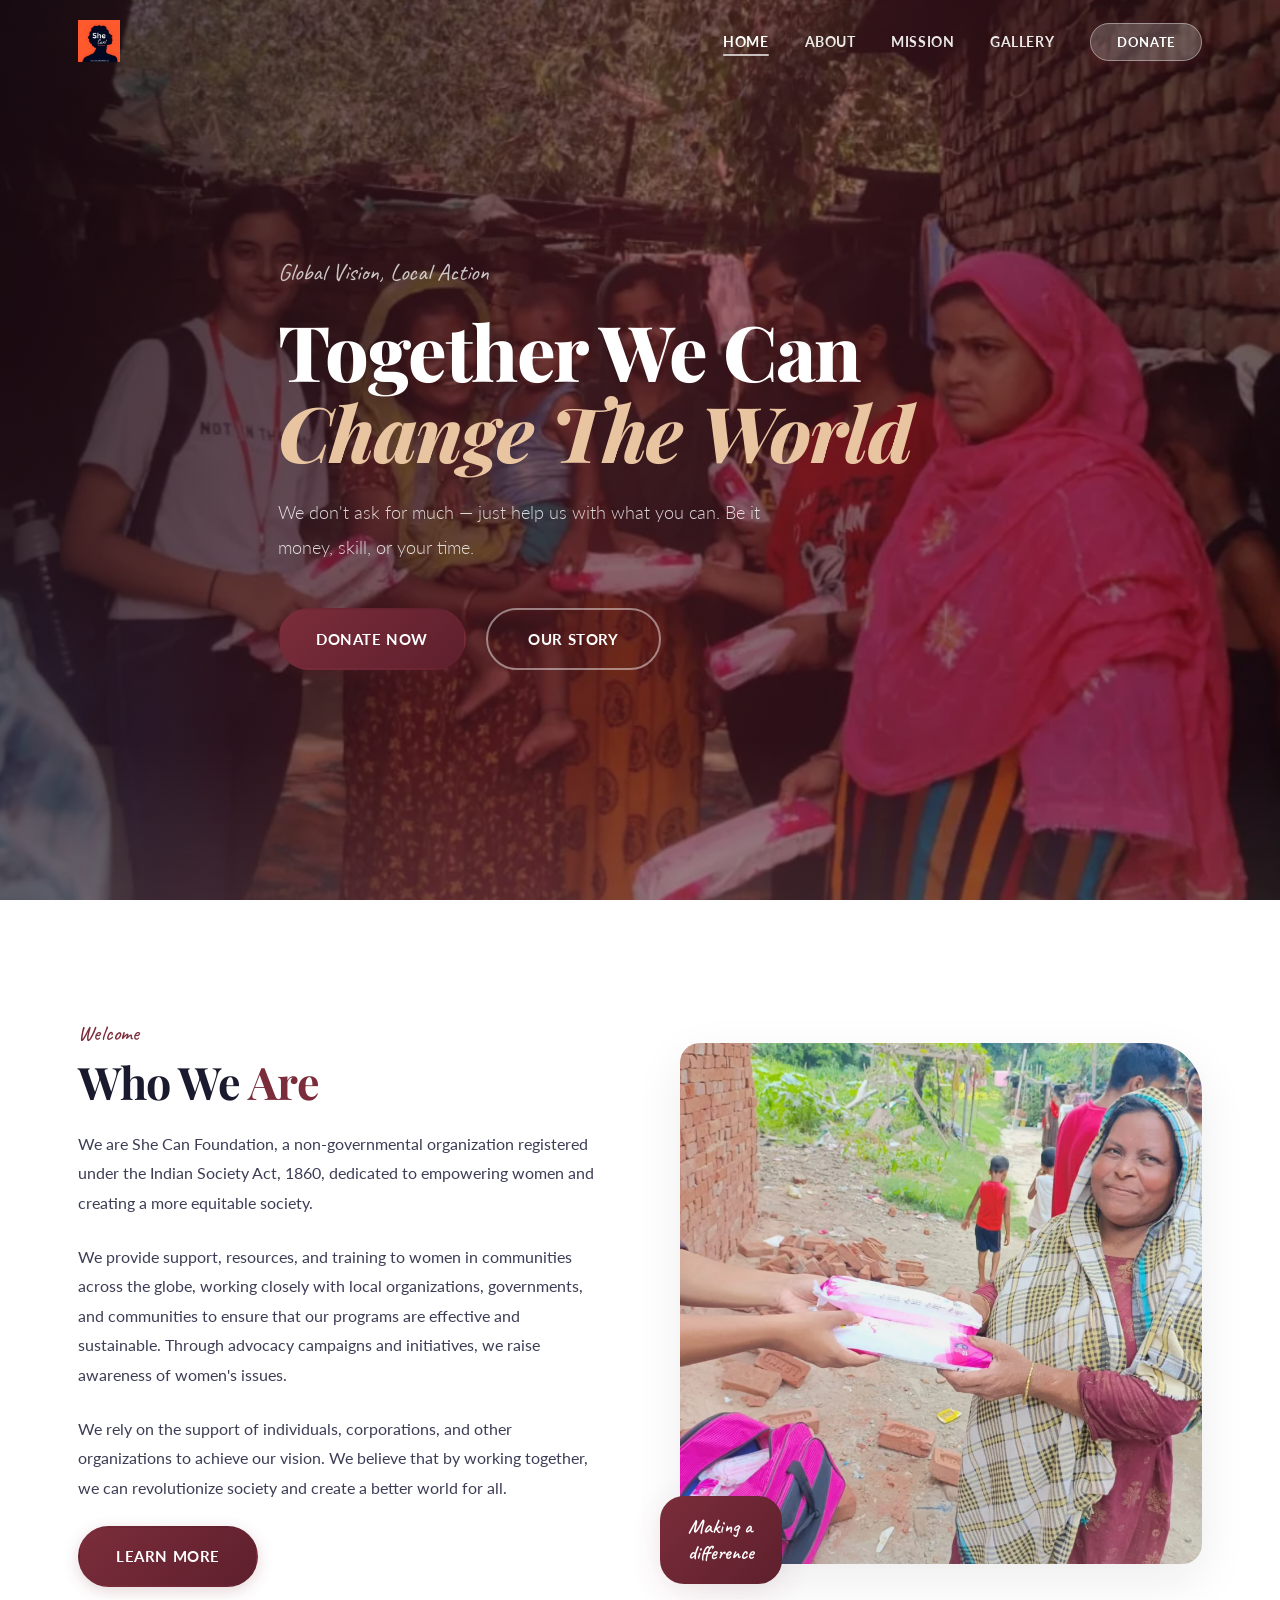
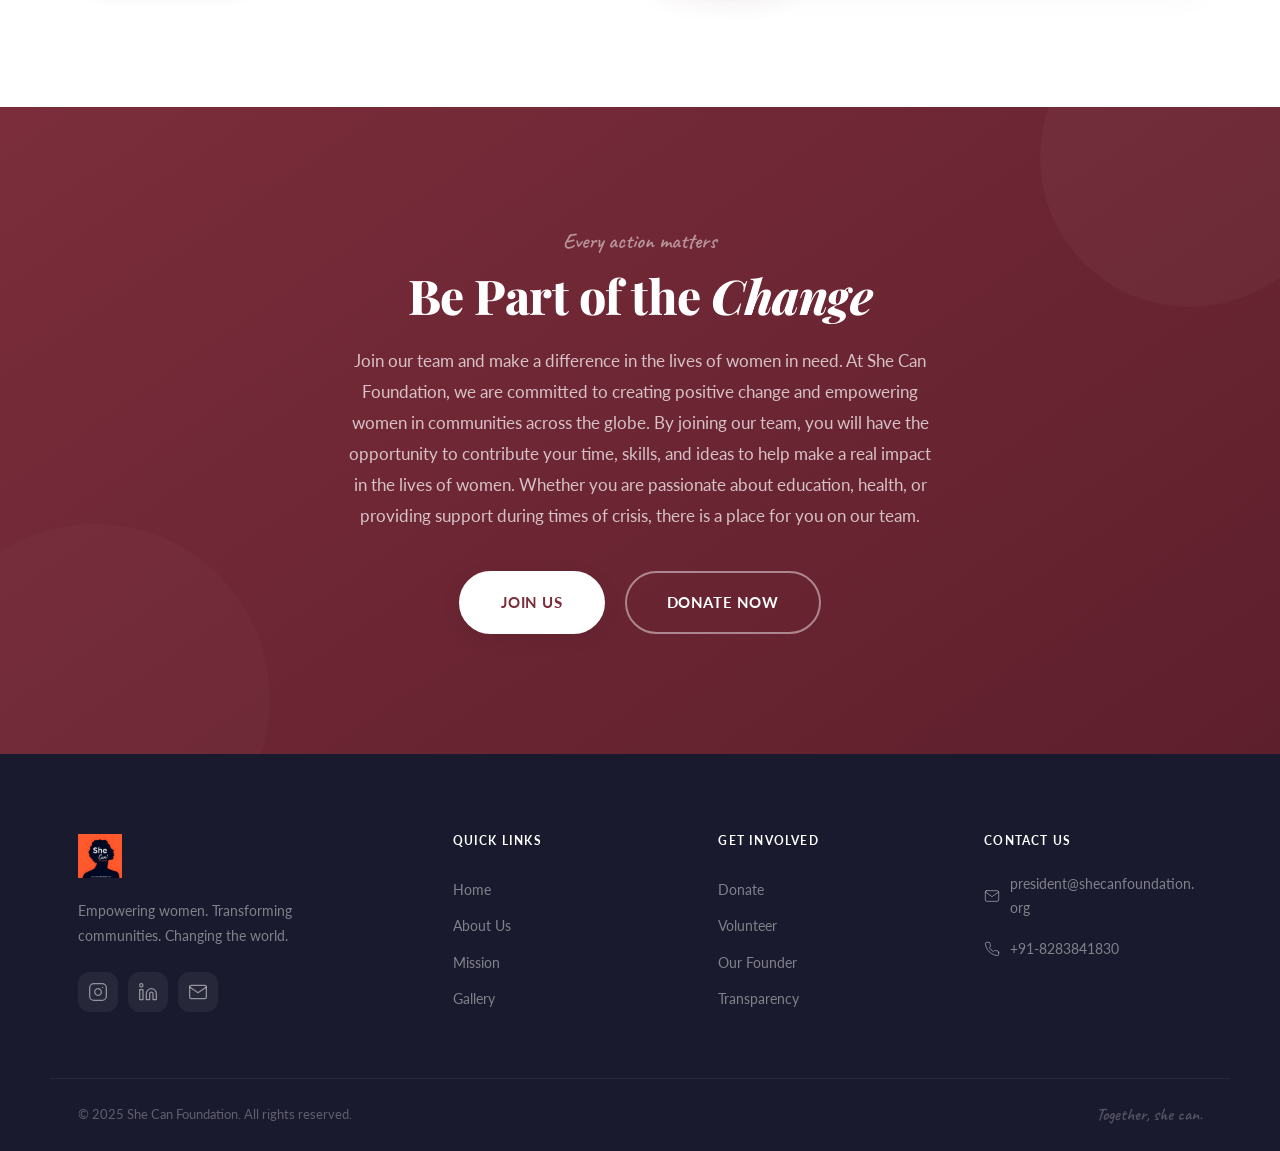
==== commit 19168fc0: "Website updated" ====
--- a/index.html
+++ b/index.html
@@ -11,7 +11,7 @@
     <!-- Google Fonts -->
     <link rel="preconnect" href="https://fonts.googleapis.com">
     <link rel="preconnect" href="https://fonts.gstatic.com" crossorigin>
-    <link href="https://fonts.googleapis.com/css2?family=Caveat:wght@400;500;600;700&family=DM+Sans:ital,opsz,wght@0,9..40,100..1000;1,9..40,100..1000&family=Plus+Jakarta+Sans:ital,wght@0,200..800;1,200..800&display=swap" rel="stylesheet">
+    <link href="https://fonts.googleapis.com/css2?family=Caveat:wght@400;500;600;700&family=Lato:ital,wght@0,300;0,400;0,700;0,900;1,300;1,400;1,700&family=Playfair+Display:ital,wght@0,400;0,500;0,600;0,700;0,800;1,400;1,600&display=swap" rel="stylesheet">
 
     <!-- Favicon -->
     <link rel="icon" type="image/png" href="images/logo.png">
@@ -19,24 +19,22 @@
     <!-- Stylesheet -->
     <link rel="stylesheet" href="css/styles.css">
 </head>
-<body>
+<body data-page="home">
 
     <!-- ═══════════════════════════════════════════ -->
     <!-- NAVBAR                                      -->
     <!-- ═══════════════════════════════════════════ -->
-    <nav id="navbar" class="navbar">
+    <nav id="navbar" class="navbar hero-transparent" aria-label="Main navigation">
         <div class="container nav-container">
-            <a href="#" class="nav-logo" aria-label="She Can Foundation Home">
+            <a href="index.html" class="nav-logo" aria-label="She Can Foundation Home">
                 <img src="images/logo.png" alt="She Can Foundation Logo" class="logo-img">
             </a>
             <ul class="nav-links" id="navLinks">
-                <li><a href="#hero" class="nav-link active">Home</a></li>
-                <li><a href="#impact" class="nav-link">Impact</a></li>
-                <li><a href="#about" class="nav-link">About</a></li>
-                <li><a href="#mission" class="nav-link">Mission</a></li>
-                <li><a href="#carousel" class="nav-link">Gallery</a></li>
-                <li><a href="#founder" class="nav-link">Founder</a></li>
-                <li><a href="#donate" class="nav-link btn-nav-donate">Donate</a></li>
+                <li><a href="index.html" class="nav-link active" id="nav-home">Home</a></li>
+                <li><a href="about.html" class="nav-link" id="nav-about">About</a></li>
+                <li><a href="mission.html" class="nav-link" id="nav-mission">Mission</a></li>
+                <li><a href="gallery.html" class="nav-link" id="nav-gallery">Gallery</a></li>
+                <li><a href="donate.html" class="nav-link btn-nav-donate" id="nav-donate">Donate</a></li>
             </ul>
             <button class="hamburger" id="hamburger" aria-label="Toggle navigation menu" aria-expanded="false">
                 <span class="hamburger-line"></span>
@@ -48,98 +46,22 @@
 
 
     <!-- ═══════════════════════════════════════════ -->
-    <!-- HERO SECTION                                -->
+    <!-- HERO — Full image background                -->
     <!-- ═══════════════════════════════════════════ -->
     <section id="hero" class="hero-section">
-        <!-- Floating girl doodle accents -->
-        <div class="doodle doodle-girl-float doodle-hero-float-1" aria-hidden="true">
-            <img src="images/doodle-girl.png" alt="" loading="lazy">
-        </div>
-        <div class="doodle doodle-girl-float doodle-hero-float-2" aria-hidden="true">
-            <img src="images/doodle-girl.png" alt="" loading="lazy">
-        </div>
-
-        <!-- Decorative hand-drawn curve -->
-        <div class="doodle-accent doodle-curve-hero" aria-hidden="true">
-            <svg width="100" height="50" viewBox="0 0 100 50" fill="none">
-                <path d="M5 40C25 10 50 45 75 20C85 10 95 25 98 15" stroke="var(--burgundy)" stroke-width="1.2" fill="none" stroke-linecap="round" stroke-dasharray="4 4" opacity="0.5"/>
-            </svg>
-        </div>
-
         <div class="container hero-container">
             <div class="hero-content fade-in">
-                <p class="hero-tagline handwritten">Global Vision, Local Action</p>
+                <p class="hero-tagline">Global Vision, Local Action</p>
                 <h1 class="hero-heading">
-                    Together We Can Change
-                    <span class="hero-highlight">
-                        The World
-                        <svg class="scribble-underline" viewBox="0 0 300 12" fill="none" aria-hidden="true">
-                            <path d="M2 8C50 3 100 10 150 5C200 0 250 9 298 4" stroke="var(--burgundy)" stroke-width="2.5" stroke-linecap="round" fill="none"/>
-                        </svg>
-                    </span>
+                    Together We Can
+                    <span class="hero-highlight">Change The World</span>
                 </h1>
                 <p class="hero-description">
-                    We don't ask for much, just help us with what you can. Be it money, skill, or your time. She Can Foundation is dedicated to empowering women and creating a more equitable society.
+                    We don't ask for much — just help us with what you can. Be it money, skill, or your time.
                 </p>
                 <div class="hero-buttons">
-                    <a href="#cta" class="btn btn-primary">Join Us</a>
-                    <a href="#donate" class="btn btn-secondary">Donate</a>
-                </div>
-            </div>
-            <div class="hero-image-wrapper slide-up">
-                <img src="images/hero.png" alt="She Can Foundation volunteers distributing sanitary pads to women in a community" class="hero-image">
-                <div class="hero-image-accent" aria-hidden="true"></div>
-            </div>
-        </div>
-    </section>
-
-
-    <!-- ═══════════════════════════════════════════ -->
-    <!-- IMPACT SECTION                              -->
-    <!-- ═══════════════════════════════════════════ -->
-    <section id="impact" class="impact-section">
-        <div class="container impact-container">
-            <div class="impact-image-wrapper fade-in">
-                <img src="images/impact.png" alt="A woman receiving essential supplies from She Can Foundation volunteers" class="impact-image">
-            </div>
-            <div class="impact-content slide-up">
-                <p class="section-label handwritten">Our Impact</p>
-                <div class="impact-stat">
-                    <span class="impact-number counter" data-target="120000">0</span>
-                    <span class="impact-plus">+</span>
-                </div>
-                <h2 class="impact-heading">Girls Across India</h2>
-                <p class="impact-description">
-                    Empowered with free sanitary pads, awareness workshops, and dignity kits. Because her period shouldn't end her education.
-                </p>
-                <div class="impact-cards">
-                    <div class="impact-card fade-in" data-delay="100">
-                        <div class="impact-card-icon">
-                            <svg width="28" height="28" viewBox="0 0 24 24" fill="none" stroke="var(--burgundy)" stroke-width="1.5" stroke-linecap="round" stroke-linejoin="round">
-                                <path d="M20.84 4.61a5.5 5.5 0 0 0-7.78 0L12 5.67l-1.06-1.06a5.5 5.5 0 0 0-7.78 7.78l1.06 1.06L12 21.23l7.78-7.78 1.06-1.06a5.5 5.5 0 0 0 0-7.78z"/>
-                            </svg>
-                        </div>
-                        <h3>Sanitary Pads</h3>
-                        <p>Ensuring menstrual hygiene and dignity for every girl</p>
-                    </div>
-                    <div class="impact-card fade-in" data-delay="200">
-                        <div class="impact-card-icon">
-                            <svg width="28" height="28" viewBox="0 0 24 24" fill="none" stroke="var(--burgundy)" stroke-width="1.5" stroke-linecap="round" stroke-linejoin="round">
-                                <path d="M12 2L2 7l10 5 10-5-10-5z"/><path d="M2 17l10 5 10-5"/><path d="M2 12l10 5 10-5"/>
-                            </svg>
-                        </div>
-                        <h3>Dignity Kits</h3>
-                        <p>Comprehensive care packages for women in need</p>
-                    </div>
-                    <div class="impact-card fade-in" data-delay="300">
-                        <div class="impact-card-icon">
-                            <svg width="28" height="28" viewBox="0 0 24 24" fill="none" stroke="var(--burgundy)" stroke-width="1.5" stroke-linecap="round" stroke-linejoin="round">
-                                <circle cx="12" cy="12" r="10"/><path d="M8 14s1.5 2 4 2 4-2 4-2"/><line x1="9" y1="9" x2="9.01" y2="9"/><line x1="15" y1="9" x2="15.01" y2="9"/>
-                            </svg>
-                        </div>
-                        <h3>Workshops</h3>
-                        <p>Awareness programs building knowledge and confidence</p>
-                    </div>
+                    <a href="donate.html" class="btn btn-primary">Donate Now</a>
+                    <a href="about.html" class="btn btn-white-outline">Our Story</a>
                 </div>
             </div>
         </div>
@@ -147,29 +69,25 @@
 
 
     <!-- ═══════════════════════════════════════════ -->
-    <!-- ABOUT SECTION                               -->
+    <!-- WHO WE ARE — Org description               -->
     <!-- ═══════════════════════════════════════════ -->
-    <section id="about" class="about-section">
-        <!-- Floating girl doodle -->
-        <div class="doodle doodle-girl-float doodle-about-float" aria-hidden="true">
-            <img src="images/doodle-girl.png" alt="" loading="lazy">
-        </div>
-
+    <section id="about-intro" class="about-section">
         <div class="container about-container">
             <div class="about-content fade-in">
-                <p class="section-label handwritten">Who We Are</p>
-                <h2 class="section-heading">How It <span class="text-burgundy">Started</span></h2>
+                <p class="section-label handwritten">Welcome</p>
+                <h2 class="section-heading">Who We <span class="text-burgundy">Are</span></h2>
                 <p class="about-text">
-                    She Can Foundation was founded by a group of individuals who shared a common vision of creating a world where every woman has the opportunity to thrive and succeed. The idea for the organization was born out of a desire to make a real difference in the lives of women in communities across the globe.
+                    We are She Can Foundation, a non-governmental organization registered under the Indian Society Act, 1860, dedicated to empowering women and creating a more equitable society.
                 </p>
                 <p class="about-text">
-                    We recognized that there are countless barriers that prevent women from reaching their full potential, and we wanted to create an organization that could help break down those barriers and provide women with the resources and support they need to succeed.
+                    We provide support, resources, and training to women in communities across the globe, working closely with local organizations, governments, and communities to ensure that our programs are effective and sustainable. Through advocacy campaigns and initiatives, we raise awareness of women's issues.
                 </p>
-                <div class="about-divider"></div>
-                <h3 class="about-subheading">What is <span class="handwritten">She Can?</span></h3>
                 <p class="about-text">
-                    She Can Foundation is a non-profit organization dedicated to empowering women and creating a more equitable society. We provide support, resources, and training to women in communities across the globe, and we raise awareness of women's issues through advocacy campaigns and initiatives. We believe that every woman deserves the opportunity to thrive and succeed, regardless of her background or circumstances.
+                    We rely on the support of individuals, corporations, and other organizations to achieve our vision. We believe that by working together, we can revolutionize society and create a better world for all.
                 </p>
+                <div class="hero-buttons" style="margin-top: 1.5rem;">
+                    <a href="about.html" class="btn btn-primary">Learn More</a>
+                </div>
             </div>
             <div class="about-image-wrapper slide-up">
                 <img src="images/about.png" alt="She Can Foundation team working with community women" class="about-image">
@@ -182,287 +100,18 @@
 
 
     <!-- ═══════════════════════════════════════════ -->
-    <!-- MISSION / VALUES SECTION                    -->
-    <!-- ═══════════════════════════════════════════ -->
-    <section id="mission" class="mission-section">
-        <!-- Floating girl doodle -->
-        <div class="doodle doodle-girl-float doodle-mission-float" aria-hidden="true">
-            <img src="images/doodle-girl.png" alt="" loading="lazy">
-        </div>
-
-        <div class="container">
-            <div class="section-header text-center fade-in">
-                <p class="section-label handwritten">What We Stand For</p>
-                <h2 class="section-heading">Our <span class="text-burgundy">Mission</span></h2>
-                <p class="section-subtitle">Empowering women through education, community support, and sustainable change.</p>
-            </div>
-            <div class="mission-cards">
-                <div class="mission-card fade-in" data-delay="100">
-                    <div class="mission-icon">
-                        <svg width="36" height="36" viewBox="0 0 24 24" fill="none" stroke="var(--burgundy)" stroke-width="1.5" stroke-linecap="round" stroke-linejoin="round">
-                            <path d="M2 3h6a4 4 0 0 1 4 4v14a3 3 0 0 0-3-3H2z"/>
-                            <path d="M22 3h-6a4 4 0 0 0-4 4v14a3 3 0 0 1 3-3h7z"/>
-                        </svg>
-                    </div>
-                    <h3>Education</h3>
-                    <p>Breaking barriers through knowledge, skills training, and awareness programs that unlock every woman's potential.</p>
-                    <div class="mission-card-doodle" aria-hidden="true">
-                        <svg width="40" height="20" viewBox="0 0 40 20" fill="none">
-                            <path d="M2 18C10 2 20 18 38 5" stroke="var(--burgundy-light)" stroke-width="1.2" fill="none" stroke-linecap="round" stroke-dasharray="3 3"/>
-                        </svg>
-                    </div>
-                </div>
-                <div class="mission-card fade-in" data-delay="200">
-                    <div class="mission-icon">
-                        <svg width="36" height="36" viewBox="0 0 24 24" fill="none" stroke="var(--burgundy)" stroke-width="1.5" stroke-linecap="round" stroke-linejoin="round">
-                            <path d="M18 8A6 6 0 0 0 6 8c0 7-3 9-3 9h18s-3-2-3-9"/>
-                            <path d="M13.73 21a2 2 0 0 1-3.46 0"/>
-                            <line x1="12" y1="2" x2="12" y2="4"/>
-                        </svg>
-                    </div>
-                    <h3>Empowerment</h3>
-                    <p>Providing resources, mentorship, and support systems that build confidence and independence in every woman we serve.</p>
-                    <div class="mission-card-doodle" aria-hidden="true">
-                        <svg width="30" height="15" viewBox="0 0 30 15" fill="none">
-                            <path d="M2 12C8 4 15 12 22 6C26 3 28 8 29 5" stroke="var(--burgundy-light)" stroke-width="1" fill="none" stroke-linecap="round" opacity="0.6"/>
-                        </svg>
-                    </div>
-                </div>
-                <div class="mission-card fade-in" data-delay="300">
-                    <div class="mission-icon">
-                        <svg width="36" height="36" viewBox="0 0 24 24" fill="none" stroke="var(--burgundy)" stroke-width="1.5" stroke-linecap="round" stroke-linejoin="round">
-                            <path d="M17 21v-2a4 4 0 0 0-4-4H5a4 4 0 0 0-4 4v2"/>
-                            <circle cx="9" cy="7" r="4"/>
-                            <path d="M23 21v-2a4 4 0 0 0-3-3.87"/>
-                            <path d="M16 3.13a4 4 0 0 1 0 7.75"/>
-                        </svg>
-                    </div>
-                    <h3>Community Support</h3>
-                    <p>Working closely with local organizations, governments, and communities to create sustainable, lasting impact.</p>
-                    <div class="mission-card-doodle" aria-hidden="true">
-                        <svg width="40" height="20" viewBox="0 0 40 20" fill="none">
-                            <path d="M5 10C15 2 25 18 35 10" stroke="var(--burgundy-light)" stroke-width="1.2" fill="none" stroke-linecap="round"/>
-                        </svg>
-                    </div>
-                </div>
-            </div>
-        </div>
-    </section>
-
-
-    <!-- ═══════════════════════════════════════════ -->
-    <!-- IMPACT MOMENTS CAROUSEL (3 images only)     -->
-    <!-- ═══════════════════════════════════════════ -->
-    <section id="carousel" class="carousel-section">
-        <div class="container">
-            <div class="section-header text-center fade-in">
-                <p class="section-label handwritten">Moments That Matter</p>
-                <h2 class="section-heading">Impact <span class="text-burgundy">Moments</span></h2>
-                <p class="section-subtitle">Real stories. Real change. Real smiles.</p>
-            </div>
-        </div>
-        <div class="carousel-wrapper">
-            <div class="carousel-container" id="carouselContainer">
-                <div class="carousel-track" id="carouselTrack">
-                    <div class="carousel-slide">
-                        <div class="carousel-card">
-                            <img src="images/carousel-1.png" alt="She Can Foundation community outreach program" class="carousel-image">
-                            <div class="carousel-caption">
-                                <p class="carousel-caption-text">Community outreach — reaching women where they need us most</p>
-                            </div>
-                        </div>
-                    </div>
-                    <div class="carousel-slide">
-                        <div class="carousel-card">
-                            <img src="images/carousel-2.png" alt="Distribution of sanitary pads and dignity kits" class="carousel-image">
-                            <div class="carousel-caption">
-                                <p class="carousel-caption-text">Distributing dignity kits — ensuring hygiene and health for all</p>
-                            </div>
-                        </div>
-                    </div>
-                    <div class="carousel-slide">
-                        <div class="carousel-card">
-                            <img src="images/carousel-3.png" alt="Awareness workshop conducted by She Can Foundation" class="carousel-image">
-                            <div class="carousel-caption">
-                                <p class="carousel-caption-text">Awareness workshops — building knowledge, one session at a time</p>
-                            </div>
-                        </div>
-                    </div>
-                </div>
-            </div>
-            <button class="carousel-btn carousel-prev" id="carouselPrev" aria-label="Previous slide">
-                <svg width="20" height="20" viewBox="0 0 24 24" fill="none" stroke="currentColor" stroke-width="2" stroke-linecap="round" stroke-linejoin="round">
-                    <polyline points="15 18 9 12 15 6"/>
-                </svg>
-            </button>
-            <button class="carousel-btn carousel-next" id="carouselNext" aria-label="Next slide">
-                <svg width="20" height="20" viewBox="0 0 24 24" fill="none" stroke="currentColor" stroke-width="2" stroke-linecap="round" stroke-linejoin="round">
-                    <polyline points="9 18 15 12 9 6"/>
-                </svg>
-            </button>
-            <div class="carousel-dots" id="carouselDots"></div>
-        </div>
-    </section>
-
-
-    <!-- ═══════════════════════════════════════════ -->
-    <!-- STORY IMAGE SECTION (relocated carousel-4)  -->
-    <!-- ═══════════════════════════════════════════ -->
-    <section id="story" class="story-image-section">
-        <div class="container story-container">
-            <div class="story-image-wrapper slide-up">
-                <img src="images/carousel-4.png" alt="Empowering women through education and support" class="story-image">
-            </div>
-            <div class="story-content fade-in">
-                <p class="section-label handwritten">Every Girl Deserves a Chance</p>
-                <h2 class="section-heading">Empowering <span class="text-burgundy">Futures</span></h2>
-                <p>
-                    Every girl deserves a chance to thrive. Through our programs, we provide the tools, education, and support that help young women build confidence and step into their potential.
-                </p>
-                <p>
-                    Your support transforms lives. Join us in building a future where no girl is left behind.
-                </p>
-                <a href="#cta" class="btn btn-primary">Get Involved</a>
-            </div>
-        </div>
-    </section>
-
-
-    <!-- ═══════════════════════════════════════════ -->
-    <!-- FOUNDER MESSAGE SECTION                     -->
-    <!-- ═══════════════════════════════════════════ -->
-    <section id="founder" class="founder-section">
-        <div class="container founder-container fade-in">
-            <div class="founder-quote-mark" aria-hidden="true">&ldquo;</div>
-            <blockquote class="founder-quote">
-                Together, we can break down barriers and empower women. At She Can Foundation, we believe that if we all do our part, there is no challenge too great to overcome. Join us in our mission to create a world where every woman has the opportunity to thrive and succeed.
-            </blockquote>
-            <div class="founder-info">
-                <div class="founder-line" aria-hidden="true"></div>
-                <p class="founder-name">Reeta Mishra</p>
-                <p class="founder-title handwritten">Founder & President, She Can Foundation</p>
-            </div>
-        </div>
-    </section>
-
-
-    <!-- ═══════════════════════════════════════════ -->
-    <!-- TRANSPARENCY SECTION                        -->
-    <!-- ═══════════════════════════════════════════ -->
-    <section id="transparency" class="transparency-section">
-        <div class="container transparency-container">
-            <div class="transparency-content fade-in">
-                <p class="section-label handwritten">Trust & Transparency</p>
-                <h2 class="section-heading">Built on <span class="text-burgundy">Trust</span></h2>
-                <p class="transparency-text">
-                    She Can Foundation is a registered non-governmental organization under the Indian Society Act, 1860. We believe in complete transparency and accountability in everything we do.
-                </p>
-                <p class="transparency-text">
-                    Every donation, every resource, every effort is tracked and reported. Your trust fuels our mission, and we honor it with integrity.
-                </p>
-                <div class="trust-badges">
-                    <div class="trust-badge">
-                        <svg width="24" height="24" viewBox="0 0 24 24" fill="none" stroke="var(--burgundy)" stroke-width="1.5" stroke-linecap="round" stroke-linejoin="round">
-                            <path d="M12 22s8-4 8-10V5l-8-3-8 3v7c0 6 8 10 8 10z"/>
-                            <polyline points="9 12 11 14 15 10"/>
-                        </svg>
-                        <span>Registered NGO</span>
-                    </div>
-                    <div class="trust-badge">
-                        <svg width="24" height="24" viewBox="0 0 24 24" fill="none" stroke="var(--burgundy)" stroke-width="1.5" stroke-linecap="round" stroke-linejoin="round">
-                            <path d="M14 2H6a2 2 0 0 0-2 2v16a2 2 0 0 0 2 2h12a2 2 0 0 0 2-2V8z"/>
-                            <polyline points="14 2 14 8 20 8"/>
-                            <line x1="16" y1="13" x2="8" y2="13"/>
-                            <line x1="16" y1="17" x2="8" y2="17"/>
-                            <polyline points="10 9 9 9 8 9"/>
-                        </svg>
-                        <span>Audited Reports</span>
-                    </div>
-                    <div class="trust-badge">
-                        <svg width="24" height="24" viewBox="0 0 24 24" fill="none" stroke="var(--burgundy)" stroke-width="1.5" stroke-linecap="round" stroke-linejoin="round">
-                            <circle cx="12" cy="12" r="10"/>
-                            <polyline points="12 6 12 12 16 14"/>
-                        </svg>
-                        <span>100% Accountable</span>
-                    </div>
-                </div>
-            </div>
-            <div class="transparency-cert slide-up">
-                <div class="cert-frame">
-                    <img src="images/certification_of_registration.png" alt="She Can Foundation Certificate of Registration under the Indian Society Act" class="cert-image">
-                    <p class="cert-label handwritten">Certificate of Registration</p>
-                </div>
-            </div>
-        </div>
-    </section>
-
-
-    <!-- ═══════════════════════════════════════════ -->
-    <!-- DONATE SECTION                              -->
-    <!-- ═══════════════════════════════════════════ -->
-    <section id="donate" class="donate-section">
-        <!-- Floating girl doodle -->
-        <div class="doodle doodle-girl-float doodle-donate-float" aria-hidden="true">
-            <img src="images/doodle-girl.png" alt="" loading="lazy">
-        </div>
-
-        <div class="container donate-container">
-            <div class="donate-content fade-in">
-                <p class="section-label handwritten">Make a Difference</p>
-                <h2 class="donate-heading">Her Period Shouldn't End <span class="text-burgundy">Her Education.</span></h2>
-                <p class="donate-supporting">
-                    For many girls, lack of menstrual hygiene support becomes a barrier to education, confidence, and dignity. Your contribution helps us break this cycle, one girl at a time.
-                </p>
-                <div class="donate-details">
-                    <div class="donate-detail-item">
-                        <svg width="20" height="20" viewBox="0 0 24 24" fill="none" stroke="var(--burgundy)" stroke-width="1.5" stroke-linecap="round" stroke-linejoin="round">
-                            <path d="M4 4h16c1.1 0 2 .9 2 2v12c0 1.1-.9 2-2 2H4c-1.1 0-2-.9-2-2V6c0-1.1.9-2 2-2z"/>
-                            <polyline points="22,6 12,13 2,6"/>
-                        </svg>
-                        <span>president@shecanfoundation.org</span>
-                    </div>
-                    <div class="donate-detail-item">
-                        <svg width="20" height="20" viewBox="0 0 24 24" fill="none" stroke="var(--burgundy)" stroke-width="1.5" stroke-linecap="round" stroke-linejoin="round">
-                            <path d="M22 16.92v3a2 2 0 0 1-2.18 2 19.79 19.79 0 0 1-8.63-3.07 19.5 19.5 0 0 1-6-6 19.79 19.79 0 0 1-3.07-8.67A2 2 0 0 1 4.11 2h3a2 2 0 0 1 2 1.72 12.84 12.84 0 0 0 .7 2.81 2 2 0 0 1-.45 2.11L8.09 9.91a16 16 0 0 0 6 6l1.27-1.27a2 2 0 0 1 2.11-.45 12.84 12.84 0 0 0 2.81.7A2 2 0 0 1 22 16.92z"/>
-                        </svg>
-                        <span>+91-8283841830</span>
-                    </div>
-                </div>
-            </div>
-            <div class="donate-qr-wrapper slide-up">
-                <div class="donate-qr-card">
-                    <div class="donate-qr-badge handwritten" aria-hidden="true">Scan to Donate</div>
-                    <img src="images/qr_code.jpeg" alt="Scan this QR code to donate to She Can Foundation" class="donate-qr-image">
-                    <div class="donate-qr-message">
-                        <svg width="18" height="18" viewBox="0 0 24 24" fill="none" stroke="var(--burgundy)" stroke-width="1.5" stroke-linecap="round" stroke-linejoin="round">
-                            <path d="M20.84 4.61a5.5 5.5 0 0 0-7.78 0L12 5.67l-1.06-1.06a5.5 5.5 0 0 0-7.78 7.78l1.06 1.06L12 21.23l7.78-7.78 1.06-1.06a5.5 5.5 0 0 0 0-7.78z"/>
-                        </svg>
-                        <p>Even a small contribution offers a <strong>sanitary pad to a girl child</strong>, giving her the freedom to learn, grow, and dream without shame.</p>
-                    </div>
-                </div>
-            </div>
-        </div>
-    </section>
-
-
-    <!-- ═══════════════════════════════════════════ -->
-    <!-- FINAL CTA SECTION                           -->
+    <!-- JOIN US CTA                                 -->
     <!-- ═══════════════════════════════════════════ -->
     <section id="cta" class="cta-section">
-        <!-- Floating girl doodle -->
-        <div class="doodle doodle-girl-float doodle-cta-float" aria-hidden="true" style="opacity: 0.08;">
-            <img src="images/doodle-girl.png" alt="" loading="lazy" style="filter: brightness(10);">
-        </div>
-
         <div class="container cta-container fade-in">
             <p class="cta-tagline handwritten">Every action matters</p>
             <h2 class="cta-heading">Be Part of the <span class="cta-highlight">Change</span></h2>
             <p class="cta-text">
-                Join our team and make a difference in the lives of women in need. At She Can Foundation, we are committed to creating positive change and empowering women in communities across the globe. Whether you are passionate about education, health, or providing support during times of crisis, there is a place for you on our team.
+                Join our team and make a difference in the lives of women in need. At She Can Foundation, we are committed to creating positive change and empowering women in communities across the globe. By joining our team, you will have the opportunity to contribute your time, skills, and ideas to help make a real impact in the lives of women. Whether you are passionate about education, health, or providing support during times of crisis, there is a place for you on our team.
             </p>
             <div class="cta-buttons">
-                <a href="mailto:president@shecanfoundation.org?subject=I%20want%20to%20volunteer" class="btn btn-white">Volunteer With Us</a>
-                <a href="mailto:president@shecanfoundation.org?subject=I%20want%20to%20donate" class="btn btn-white-outline">Donate Now</a>
+                <a href="mailto:president@shecanfoundation.org?subject=I%20want%20to%20volunteer" class="btn btn-white">Join Us</a>
+                <a href="donate.html" class="btn btn-white-outline">Donate Now</a>
             </div>
         </div>
     </section>
@@ -479,22 +128,17 @@
                 <div class="footer-socials">
                     <a href="https://www.instagram.com/shecanfoundation.ngo/" target="_blank" rel="noopener noreferrer" aria-label="Follow us on Instagram" class="social-link">
                         <svg width="20" height="20" viewBox="0 0 24 24" fill="none" stroke="currentColor" stroke-width="1.5" stroke-linecap="round" stroke-linejoin="round">
-                            <rect x="2" y="2" width="20" height="20" rx="5" ry="5"/>
-                            <path d="M16 11.37A4 4 0 1 1 12.63 8 4 4 0 0 1 16 11.37z"/>
-                            <line x1="17.5" y1="6.5" x2="17.51" y2="6.5"/>
+                            <rect x="2" y="2" width="20" height="20" rx="5" ry="5"/><path d="M16 11.37A4 4 0 1 1 12.63 8 4 4 0 0 1 16 11.37z"/><line x1="17.5" y1="6.5" x2="17.51" y2="6.5"/>
                         </svg>
                     </a>
                     <a href="https://www.linkedin.com/company/shecanfoundation/posts/?feedView=all" target="_blank" rel="noopener noreferrer" aria-label="Follow us on LinkedIn" class="social-link">
                         <svg width="20" height="20" viewBox="0 0 24 24" fill="none" stroke="currentColor" stroke-width="1.5" stroke-linecap="round" stroke-linejoin="round">
-                            <path d="M16 8a6 6 0 0 1 6 6v7h-4v-7a2 2 0 0 0-2-2 2 2 0 0 0-2 2v7h-4v-7a6 6 0 0 1 6-6z"/>
-                            <rect x="2" y="9" width="4" height="12"/>
-                            <circle cx="4" cy="4" r="2"/>
+                            <path d="M16 8a6 6 0 0 1 6 6v7h-4v-7a2 2 0 0 0-2-2 2 2 0 0 0-2 2v7h-4v-7a6 6 0 0 1 6-6z"/><rect x="2" y="9" width="4" height="12"/><circle cx="4" cy="4" r="2"/>
                         </svg>
                     </a>
                     <a href="mailto:president@shecanfoundation.org" aria-label="Email us" class="social-link">
                         <svg width="20" height="20" viewBox="0 0 24 24" fill="none" stroke="currentColor" stroke-width="1.5" stroke-linecap="round" stroke-linejoin="round">
-                            <path d="M4 4h16c1.1 0 2 .9 2 2v12c0 1.1-.9 2-2 2H4c-1.1 0-2-.9-2-2V6c0-1.1.9-2 2-2z"/>
-                            <polyline points="22,6 12,13 2,6"/>
+                            <path d="M4 4h16c1.1 0 2 .9 2 2v12c0 1.1-.9 2-2 2H4c-1.1 0-2-.9-2-2V6c0-1.1.9-2 2-2z"/><polyline points="22,6 12,13 2,6"/>
                         </svg>
                     </a>
                 </div>
@@ -502,28 +146,26 @@
             <div class="footer-links-group">
                 <h4 class="footer-heading">Quick Links</h4>
                 <ul class="footer-links">
-                    <li><a href="#hero">Home</a></li>
-                    <li><a href="#about">About Us</a></li>
-                    <li><a href="#impact">Our Impact</a></li>
-                    <li><a href="#mission">Mission</a></li>
-                    <li><a href="#carousel">Gallery</a></li>
+                    <li><a href="index.html">Home</a></li>
+                    <li><a href="about.html">About Us</a></li>
+                    <li><a href="mission.html">Mission</a></li>
+                    <li><a href="gallery.html">Gallery</a></li>
                 </ul>
             </div>
             <div class="footer-links-group">
                 <h4 class="footer-heading">Get Involved</h4>
                 <ul class="footer-links">
-                    <li><a href="#cta">Volunteer</a></li>
-                    <li><a href="#donate">Donate</a></li>
-                    <li><a href="#founder">Our Founder</a></li>
-                    <li><a href="#transparency">Transparency</a></li>
+                    <li><a href="donate.html">Donate</a></li>
+                    <li><a href="mailto:president@shecanfoundation.org?subject=I%20want%20to%20volunteer">Volunteer</a></li>
+                    <li><a href="about.html#founder">Our Founder</a></li>
+                    <li><a href="about.html#transparency">Transparency</a></li>
                 </ul>
             </div>
             <div class="footer-contact">
                 <h4 class="footer-heading">Contact Us</h4>
                 <div class="footer-contact-item">
                     <svg width="16" height="16" viewBox="0 0 24 24" fill="none" stroke="currentColor" stroke-width="1.5" stroke-linecap="round" stroke-linejoin="round">
-                        <path d="M4 4h16c1.1 0 2 .9 2 2v12c0 1.1-.9 2-2 2H4c-1.1 0-2-.9-2-2V6c0-1.1.9-2 2-2z"/>
-                        <polyline points="22,6 12,13 2,6"/>
+                        <path d="M4 4h16c1.1 0 2 .9 2 2v12c0 1.1-.9 2-2 2H4c-1.1 0-2-.9-2-2V6c0-1.1.9-2 2-2z"/><polyline points="22,6 12,13 2,6"/>
                     </svg>
                     <a href="mailto:president@shecanfoundation.org">president@shecanfoundation.org</a>
                 </div>
@@ -543,8 +185,6 @@
         </div>
     </footer>
 
-
-    <!-- JavaScript -->
     <script src="js/main.js"></script>
 </body>
 </html>
--- a/css/styles.css
+++ b/css/styles.css
@@ -1,15 +1,15 @@
 /* ============================================================
-   SHE CAN FOUNDATION — Redesigned Stylesheet
-   Modern · Warm · Empowering · Human · Editorial
+   SHE CAN FOUNDATION — Redesigned Stylesheet v2
+   Multi-page · Editorial · Warm · Empowering · Human
    ============================================================ */
 
 /* -------------------------------------------------------
    0. GOOGLE FONTS
-   Import DM Sans (body - modern clean sans-serif),
-   Plus Jakarta Sans (headings - geometric warmth),
-   Caveat (handwritten accent for doodles/highlights only)
+   Playfair Display (headings — editorial serif, warm, human)
+   Lato (body — clean, NGO-trusted, highly legible)
+   Caveat (handwritten accent — keep for doodles/highlights)
    ------------------------------------------------------- */
-@import url('https://fonts.googleapis.com/css2?family=Caveat:wght@400;500;600;700&family=DM+Sans:ital,opsz,wght@0,9..40,100..1000;1,9..40,100..1000&family=Plus+Jakarta+Sans:ital,wght@0,200..800;1,200..800&display=swap');
+@import url('https://fonts.googleapis.com/css2?family=Caveat:wght@400;500;600;700&family=Lato:ital,wght@0,300;0,400;0,700;0,900;1,300;1,400;1,700&family=Playfair+Display:ital,wght@0,400;0,500;0,600;0,700;0,800;1,400;1,600&display=swap');
 
 /* -------------------------------------------------------
    1. CSS RESET & CUSTOM PROPERTIES
@@ -22,6 +22,7 @@
   --burgundy-muted:  rgba(123, 45, 59, 0.08);
   --cream:           #FDF8F3;
   --cream-dark:      #F5EDE3;
+  --cream-mid:       #EEE4D8;
   --white:           #FFFFFF;
   --charcoal:        #1A1A2E;
   --charcoal-light:  #3D3D56;
@@ -37,23 +38,21 @@
   --shadow-xl:       0 24px 64px rgba(26, 26, 46, 0.10);
   --shadow-burgundy: 0 8px 32px rgba(123, 45, 59, 0.12);
 
-  /* Fonts — premium typography */
-  --ff-heading:     'Plus Jakarta Sans', sans-serif;
-  --ff-body:        'DM Sans', sans-serif;
+  /* Fonts */
+  --ff-heading:     'Playfair Display', Georgia, serif;
+  --ff-body:        'Lato', 'Helvetica Neue', Arial, sans-serif;
   --ff-handwritten: 'Caveat', cursive;
 
   /* Spacing */
   --section-py:     120px;
   --container-max:  1180px;
 
-  /* Radius — organic, not harsh */
+  /* Radius */
   --radius-sm:  10px;
   --radius-md:  16px;
   --radius-lg:  24px;
   --radius-xl:  32px;
   --radius-pill: 50px;
-  --radius-organic-1: 30% 70% 70% 30% / 30% 30% 70% 70%;
-  --radius-organic-2: 60% 40% 30% 70% / 60% 30% 70% 40%;
 
   /* Transitions */
   --transition: 0.35s cubic-bezier(0.4, 0, 0.2, 1);
@@ -82,7 +81,6 @@
   overflow-x: hidden;
   -webkit-font-smoothing: antialiased;
   -moz-osx-font-smoothing: grayscale;
-  font-optical-sizing: auto;
 }
 
 img {
@@ -109,13 +107,13 @@
 
 
 /* -------------------------------------------------------
-   2. TYPOGRAPHY — Warm, premium, human-centered
+   2. TYPOGRAPHY
    ------------------------------------------------------- */
 h1, h2, h3, h4, h5, h6 {
   font-family: var(--ff-heading);
   font-weight: 700;
-  line-height: 1.15;
-  letter-spacing: -0.025em;
+  line-height: 1.2;
+  letter-spacing: -0.01em;
   color: var(--charcoal);
 }
 
@@ -125,7 +123,7 @@
 }
 
 h3 {
-  font-size: clamp(1.15rem, 2vw, 1.4rem);
+  font-size: clamp(1.1rem, 2vw, 1.35rem);
   margin-bottom: 0.75rem;
   font-weight: 600;
 }
@@ -133,14 +131,15 @@
 h4 {
   font-size: 1.1rem;
   margin-bottom: 0.75rem;
-  font-weight: 600;
+  font-weight: 700;
 }
 
 p {
   margin-bottom: 1rem;
   color: var(--charcoal-light);
-  line-height: 1.75;
-  font-size: 0.975rem;
+  line-height: 1.85;
+  font-size: 1rem;
+  font-weight: 400;
 }
 
 .handwritten {
@@ -169,6 +168,7 @@
   color: var(--gray);
   font-size: 1.05rem;
   line-height: 1.8;
+  font-weight: 400;
 }
 
 .text-center .section-subtitle {
@@ -196,22 +196,23 @@
 
 
 /* -------------------------------------------------------
-   4. BUTTONS — Modern, rounded, inviting, soft but impactful
+   4. BUTTONS
    ------------------------------------------------------- */
 .btn {
   display: inline-flex;
   align-items: center;
   justify-content: center;
   gap: 8px;
-  font-family: var(--ff-heading);
-  font-weight: 600;
+  font-family: var(--ff-body);
+  font-weight: 700;
   font-size: 0.95rem;
+  letter-spacing: 0.04em;
+  text-transform: uppercase;
   padding: 15px 36px;
   border-radius: var(--radius-pill);
   cursor: pointer;
   transition: all var(--transition);
   border: 2px solid transparent;
-  letter-spacing: 0.01em;
   position: relative;
   overflow: hidden;
 }
@@ -259,9 +260,11 @@
   background-color: var(--white);
   color: var(--burgundy);
   border-color: var(--white);
-  font-family: var(--ff-heading);
-  font-weight: 600;
+  font-family: var(--ff-body);
+  font-weight: 700;
   font-size: 0.95rem;
+  letter-spacing: 0.04em;
+  text-transform: uppercase;
   padding: 16px 40px;
   border-radius: var(--radius-pill);
   display: inline-flex;
@@ -280,10 +283,12 @@
 .btn-white-outline {
   background-color: transparent;
   color: var(--white);
-  border: 2px solid rgba(255, 255, 255, 0.35);
-  font-family: var(--ff-heading);
-  font-weight: 600;
+  border: 2px solid rgba(255, 255, 255, 0.45);
+  font-family: var(--ff-body);
+  font-weight: 700;
   font-size: 0.95rem;
+  letter-spacing: 0.04em;
+  text-transform: uppercase;
   padding: 16px 40px;
   border-radius: var(--radius-pill);
   display: inline-flex;
@@ -321,14 +326,44 @@
               box-shadow var(--transition);
 }
 
-.navbar.scrolled {
-  background-color: rgba(255, 255, 255, 0.95);
+/* On hero-image pages, navbar starts transparent */
+.navbar.hero-transparent {
+  background-color: transparent;
+}
+
+.navbar.scrolled,
+.navbar.solid {
+  background-color: rgba(255, 255, 255, 0.97);
   padding: 12px 0;
   box-shadow: 0 1px 24px rgba(0, 0, 0, 0.05);
   backdrop-filter: blur(16px);
   -webkit-backdrop-filter: blur(16px);
 }
 
+/* When transparent, make links white */
+.navbar.hero-transparent .nav-link {
+  color: rgba(255, 255, 255, 0.9);
+}
+
+.navbar.hero-transparent .hamburger-line {
+  background-color: var(--white);
+}
+
+.navbar.hero-transparent .nav-link:hover,
+.navbar.hero-transparent .nav-link.active {
+  color: var(--white);
+}
+
+.navbar.hero-transparent .btn-nav-donate {
+  background: rgba(255, 255, 255, 0.2) !important;
+  border: 1px solid rgba(255, 255, 255, 0.4) !important;
+}
+
+.navbar.hero-transparent .btn-nav-donate:hover {
+  background: var(--white) !important;
+  color: var(--burgundy) !important;
+}
+
 .nav-container {
   display: flex;
   align-items: center;
@@ -348,7 +383,8 @@
   transition: height var(--transition);
 }
 
-.navbar.scrolled .logo-img {
+.navbar.scrolled .logo-img,
+.navbar.solid .logo-img {
   height: 36px;
 }
 
@@ -361,11 +397,12 @@
 .nav-link {
   font-family: var(--ff-body);
   font-size: 0.875rem;
-  font-weight: 500;
+  font-weight: 700;
+  letter-spacing: 0.04em;
+  text-transform: uppercase;
   color: var(--charcoal-light);
   position: relative;
   padding: 4px 0;
-  letter-spacing: 0.01em;
   transition: color var(--transition);
 }
 
@@ -391,14 +428,20 @@
   color: var(--burgundy);
 }
 
+.navbar.hero-transparent .nav-link::after {
+  background: rgba(255, 255, 255, 0.7);
+}
+
 /* Nav donate button */
 .btn-nav-donate {
   background: linear-gradient(135deg, var(--burgundy), var(--burgundy-dark)) !important;
   color: var(--white) !important;
   padding: 10px 26px !important;
   border-radius: var(--radius-pill) !important;
-  font-weight: 600 !important;
-  font-size: 0.85rem !important;
+  font-weight: 700 !important;
+  font-size: 0.8rem !important;
+  letter-spacing: 0.05em !important;
+  text-transform: uppercase !important;
   transition: all var(--transition) !important;
   box-shadow: 0 3px 12px rgba(123, 45, 59, 0.2);
 }
@@ -447,61 +490,81 @@
 
 
 /* -------------------------------------------------------
-   6. HERO SECTION — Left-aligned, editorial rhythm
+   6. HERO SECTION — Full image background with overlay
    ------------------------------------------------------- */
 .hero-section {
   min-height: 100vh;
   display: flex;
   align-items: center;
-  padding-top: 80px;
   position: relative;
   overflow: hidden;
-  background-color: var(--white);
-}
-
-/* Subtle warm gradient background */
+  background-image: url('../images/hero.png');
+  background-size: cover;
+  background-position: center top;
+  background-repeat: no-repeat;
+}
+
+/* Multi-layer overlay: dark gradient for text legibility */
 .hero-section::before {
   content: '';
   position: absolute;
-  top: -20%;
-  right: -10%;
-  width: 60%;
-  height: 80%;
-  background: radial-gradient(ellipse, rgba(123, 45, 59, 0.03) 0%, transparent 70%);
+  inset: 0;
+  background:
+    linear-gradient(
+      105deg,
+      rgba(26, 10, 18, 0.75) 0%,
+      rgba(94, 31, 44, 0.55) 50%,
+      rgba(26, 10, 18, 0.40) 100%
+    );
+  z-index: 1;
+}
+
+/* Bottom gradient to bleed into next section */
+.hero-section::after {
+  content: '';
+  position: absolute;
+  bottom: 0;
+  left: 0;
+  right: 0;
+  height: 160px;
+  background: linear-gradient(to bottom, transparent, rgba(255,255,255,0.08));
+  z-index: 1;
   pointer-events: none;
 }
 
 .hero-container {
-  display: grid;
-  grid-template-columns: 1.1fr 0.9fr;
-  gap: 5rem;
-  align-items: center;
+  position: relative;
+  z-index: 2;
+  padding-top: 120px;
+  padding-bottom: 100px;
+  max-width: 780px;
 }
 
 .hero-content {
   position: relative;
-  z-index: 2;
 }
 
 .hero-tagline {
   font-family: var(--ff-handwritten);
-  font-size: 1.35rem;
-  color: var(--burgundy);
-  margin-bottom: 0.75rem;
+  font-size: 1.5rem;
+  color: rgba(255, 255, 255, 0.75);
+  margin-bottom: 1rem;
   display: inline-block;
 }
 
 .hero-heading {
-  font-size: clamp(2.8rem, 5vw, 4.2rem);
+  font-family: var(--ff-heading);
+  font-size: clamp(3rem, 6vw, 5rem);
   font-weight: 800;
-  line-height: 1.06;
-  letter-spacing: -0.035em;
+  line-height: 1.05;
+  letter-spacing: -0.02em;
   margin-bottom: 1.5rem;
-  color: var(--charcoal);
+  color: var(--white);
 }
 
 .hero-highlight {
-  color: var(--burgundy);
+  color: var(--accent-warm);
+  font-style: italic;
   position: relative;
   display: inline-block;
 }
@@ -516,11 +579,13 @@
 }
 
 .hero-description {
-  font-size: 1.1rem;
-  color: var(--gray);
-  max-width: 480px;
-  margin-bottom: 2.5rem;
+  font-family: var(--ff-body);
+  font-size: 1.15rem;
+  color: rgba(255, 255, 255, 0.82);
+  max-width: 540px;
+  margin-bottom: 2.75rem;
   line-height: 1.85;
+  font-weight: 300;
 }
 
 .hero-buttons {
@@ -529,41 +594,103 @@
   flex-wrap: wrap;
 }
 
-.hero-image-wrapper {
-  position: relative;
-  display: flex;
-  justify-content: center;
-  align-items: center;
-}
-
-.hero-image {
-  width: 100%;
-  max-width: 500px;
-  border-radius: 20px 60px 20px 60px;
-  object-fit: cover;
-  box-shadow: var(--shadow-xl);
-  transition: border-radius var(--transition-slow);
-}
-
-.hero-image-wrapper:hover .hero-image {
-  border-radius: 60px 20px 60px 20px;
-}
-
-.hero-image-accent {
+/* Hero stat strip at bottom of hero */
+.hero-stats-strip {
   position: absolute;
-  bottom: -20px;
-  right: -20px;
-  width: 120px;
-  height: 120px;
-  background: linear-gradient(135deg, var(--cream), var(--cream-dark));
-  border-radius: 50% 20% 50% 20%;
-  z-index: -1;
-  opacity: 0.7;
+  bottom: 0;
+  left: 0;
+  right: 0;
+  z-index: 3;
+  background: rgba(255, 255, 255, 0.1);
+  backdrop-filter: blur(12px);
+  -webkit-backdrop-filter: blur(12px);
+  border-top: 1px solid rgba(255,255,255,0.15);
+}
+
+.hero-stats-inner {
+  display: flex;
+  justify-content: space-around;
+  align-items: center;
+  padding: 22px 28px;
+  max-width: var(--container-max);
+  margin: 0 auto;
+}
+
+.hero-stat-item {
+  text-align: center;
+  color: var(--white);
+}
+
+.hero-stat-number {
+  display: block;
+  font-family: var(--ff-heading);
+  font-size: 1.8rem;
+  font-weight: 800;
+  color: var(--white);
+  line-height: 1;
+  margin-bottom: 4px;
+}
+
+.hero-stat-label {
+  font-family: var(--ff-body);
+  font-size: 0.78rem;
+  font-weight: 700;
+  letter-spacing: 0.08em;
+  text-transform: uppercase;
+  color: rgba(255,255,255,0.65);
+  margin-bottom: 0;
+}
+
+.hero-stat-divider {
+  width: 1px;
+  height: 40px;
+  background: rgba(255,255,255,0.2);
+}
+
+/* Page-header for inner pages (not full-image hero) */
+.page-header {
+  padding: 140px 0 80px;
+  background: linear-gradient(135deg, var(--cream) 0%, var(--cream-dark) 100%);
+  position: relative;
+  overflow: hidden;
+  border-bottom: 1px solid var(--gray-light);
+}
+
+.page-header::before {
+  content: '';
+  position: absolute;
+  top: -60px;
+  right: -60px;
+  width: 300px;
+  height: 300px;
+  border-radius: 50%;
+  background: radial-gradient(circle, rgba(123,45,59,0.06), transparent 70%);
+  pointer-events: none;
+}
+
+.page-header-content {
+  position: relative;
+  z-index: 1;
+}
+
+.page-header h1 {
+  font-size: clamp(2.2rem, 4vw, 3.5rem);
+  font-weight: 800;
+  margin-bottom: 1rem;
+  line-height: 1.1;
+}
+
+.page-header p {
+  font-size: 1.1rem;
+  max-width: 520px;
+  color: var(--gray);
+  line-height: 1.85;
+  margin-bottom: 0;
 }
 
 
 /* -------------------------------------------------------
-   7. DOODLE STYLES — Floating girl illustrations + accents
+   7. DOODLE STYLES
    ------------------------------------------------------- */
 .doodle {
   position: absolute;
@@ -585,22 +712,6 @@
   mix-blend-mode: multiply;
 }
 
-/* Specific doodle positions */
-.doodle-hero-float-1 {
-  top: 18%;
-  left: 3%;
-  width: 60px;
-  height: 60px;
-}
-
-.doodle-hero-float-2 {
-  bottom: 15%;
-  right: 3%;
-  width: 50px;
-  height: 50px;
-  animation-delay: 2s;
-}
-
 .doodle-about-float {
   top: 10%;
   right: 5%;
@@ -633,31 +744,16 @@
   animation-delay: 0.5s;
 }
 
-/* SVG doodle accent lines */
-.doodle-accent {
-  position: absolute;
-  pointer-events: none;
-  z-index: 1;
-  user-select: none;
-  opacity: 0.12;
-}
-
-.doodle-curve-hero {
-  bottom: 20%;
-  left: 1%;
-  animation: float 5s ease-in-out infinite;
-}
-
 @keyframes gentleFloat {
   0%, 100% { transform: translateY(0) rotate(0deg); }
-  25%      { transform: translateY(-10px) rotate(2deg); }
-  50%      { transform: translateY(-5px) rotate(-1deg); }
-  75%      { transform: translateY(-12px) rotate(1deg); }
+  25%       { transform: translateY(-10px) rotate(2deg); }
+  50%       { transform: translateY(-5px) rotate(-1deg); }
+  75%       { transform: translateY(-12px) rotate(1deg); }
 }
 
 @keyframes float {
   0%, 100% { transform: translateY(0); }
-  50%      { transform: translateY(-8px); }
+  50%       { transform: translateY(-8px); }
 }
 
 
@@ -735,6 +831,7 @@
   line-height: 1.85;
 }
 
+/* ── IMPACT CARDS — Redesigned: editorial, not AI-generic ── */
 .impact-cards {
   display: grid;
   grid-template-columns: repeat(3, 1fr);
@@ -743,46 +840,57 @@
 
 .impact-card {
   background-color: var(--white);
-  border-radius: var(--radius-lg);
-  padding: 1.75rem 1.25rem;
-  box-shadow: var(--shadow-sm);
+  border-radius: var(--radius-md);
+  padding: 1.5rem 1.2rem 1.5rem 1.4rem;
   transition: all var(--transition);
-  border: 1px solid rgba(0,0,0,0.03);
   position: relative;
   overflow: hidden;
-}
-
-.impact-card::after {
-  content: '';
+  border-left: 4px solid var(--burgundy);
+  box-shadow: 3px 3px 0 var(--cream-mid);
+}
+
+.impact-card:nth-child(1) {
+  transform: rotate(-0.8deg);
+}
+
+.impact-card:nth-child(2) {
+  transform: rotate(0.5deg);
+  border-left-color: var(--burgundy-light);
+}
+
+.impact-card:nth-child(3) {
+  transform: rotate(-0.4deg);
+  border-left-color: var(--accent-gold);
+}
+
+.impact-card:hover {
+  transform: rotate(0deg) translateY(-6px);
+  box-shadow: var(--shadow-md);
+}
+
+.impact-card-num {
+  font-family: var(--ff-heading);
+  font-size: 3.5rem;
+  font-weight: 800;
+  color: var(--burgundy);
+  opacity: 0.06;
   position: absolute;
-  bottom: 0;
-  left: 0;
-  width: 100%;
-  height: 3px;
-  background: linear-gradient(90deg, var(--burgundy), var(--burgundy-light));
-  transform: scaleX(0);
-  transition: transform var(--transition);
-  transform-origin: left;
-}
-
-.impact-card:hover {
-  transform: translateY(-6px);
-  box-shadow: var(--shadow-md);
-}
-
-.impact-card:hover::after {
-  transform: scaleX(1);
+  top: -10px;
+  right: 10px;
+  line-height: 1;
+  user-select: none;
+  pointer-events: none;
 }
 
 .impact-card-icon {
-  width: 52px;
-  height: 52px;
-  border-radius: 16px;
+  width: 40px;
+  height: 40px;
+  border-radius: 10px;
   background: linear-gradient(135deg, var(--cream), var(--cream-dark));
   display: flex;
   align-items: center;
   justify-content: center;
-  margin-bottom: 1rem;
+  margin-bottom: 0.85rem;
   transition: all var(--transition);
 }
 
@@ -796,12 +904,17 @@
 }
 
 .impact-card h3 {
-  font-size: 1rem;
-  margin-bottom: 0.35rem;
+  font-size: 0.95rem;
+  font-weight: 700;
+  letter-spacing: 0.02em;
+  margin-bottom: 0.3rem;
+  text-transform: uppercase;
+  font-family: var(--ff-body);
+  color: var(--charcoal);
 }
 
 .impact-card p {
-  font-size: 0.85rem;
+  font-size: 0.83rem;
   color: var(--gray);
   margin-bottom: 0;
   line-height: 1.55;
@@ -809,7 +922,7 @@
 
 
 /* -------------------------------------------------------
-   9. ABOUT SECTION — left text, right image, organic
+   9. ABOUT SECTION
    ------------------------------------------------------- */
 .about-section {
   padding: var(--section-py) 0;
@@ -885,7 +998,7 @@
 
 
 /* -------------------------------------------------------
-   10. MISSION / VALUES SECTION — Redesigned cards
+   10. MISSION / VALUES SECTION — Editorial card redesign
    ------------------------------------------------------- */
 .mission-section {
   padding: var(--section-py) 0;
@@ -898,84 +1011,93 @@
   grid-template-columns: repeat(3, 1fr);
   gap: 2rem;
   margin-top: 3.5rem;
-}
-
+  align-items: start;
+}
+
+/* ── MISSION CARDS — human-crafted, non-generic ── */
 .mission-card {
   background-color: var(--white);
-  border-radius: var(--radius-xl);
-  padding: 3rem 2rem 2.5rem;
-  box-shadow: var(--shadow-sm);
+  border-radius: 4px 20px 4px 20px;
+  padding: 2.75rem 2rem 2.25rem;
   transition: all var(--transition);
   position: relative;
   overflow: hidden;
-  border: 1px solid rgba(0,0,0,0.02);
+  border: 1px solid var(--gray-light);
   text-align: left;
 }
 
+.mission-card:nth-child(1) {
+  transform: rotate(-0.6deg);
+  margin-top: 20px;
+}
+
 .mission-card:nth-child(2) {
-  transform: translateY(16px);
+  transform: rotate(0.4deg);
+  border-radius: 20px 4px 20px 4px;
+}
+
+.mission-card:nth-child(3) {
+  transform: rotate(-0.3deg);
+  margin-top: 10px;
 }
 
 .mission-card:hover {
-  transform: translateY(-8px);
+  transform: rotate(0deg) translateY(-10px) !important;
   box-shadow: var(--shadow-lg);
-}
-
-.mission-card:nth-child(2):hover {
-  transform: translateY(8px);
-}
-
-/* Gradient top border on hover */
+  border-color: var(--burgundy-muted);
+}
+
+/* Large watermark numeral */
+.mission-card-num {
+  font-family: var(--ff-heading);
+  font-size: 7rem;
+  font-weight: 800;
+  color: var(--burgundy);
+  opacity: 0.045;
+  position: absolute;
+  top: -20px;
+  right: 10px;
+  line-height: 1;
+  user-select: none;
+  pointer-events: none;
+  font-style: italic;
+}
+
+/* Bold left accent bar */
 .mission-card::before {
   content: '';
   position: absolute;
   top: 0;
   left: 0;
-  width: 100%;
-  height: 4px;
-  background: linear-gradient(90deg, var(--burgundy), var(--accent-warm));
-  transform: scaleX(0);
-  transition: transform var(--transition);
-  transform-origin: left;
+  width: 5px;
+  height: 100%;
+  background: linear-gradient(180deg, var(--burgundy), var(--accent-warm));
+  border-radius: 0;
+  opacity: 0.6;
+  transition: opacity var(--transition);
 }
 
 .mission-card:hover::before {
-  transform: scaleX(1);
-}
-
-/* Subtle background gradient on each card */
-.mission-card::after {
-  content: '';
-  position: absolute;
-  bottom: 0;
-  right: 0;
-  width: 40%;
-  height: 40%;
-  background: radial-gradient(circle, var(--burgundy-muted) 0%, transparent 70%);
-  pointer-events: none;
-  opacity: 0;
-  transition: opacity var(--transition);
-}
-
-.mission-card:hover::after {
   opacity: 1;
 }
 
 .mission-icon {
-  width: 68px;
-  height: 68px;
-  border-radius: 20px;
+  width: 56px;
+  height: 56px;
+  border-radius: 14px;
   background: linear-gradient(135deg, var(--cream), var(--cream-dark));
   display: flex;
   align-items: center;
   justify-content: center;
   margin-bottom: 1.5rem;
   transition: all var(--transition);
+  border: 1px solid var(--cream-mid);
 }
 
 .mission-card:hover .mission-icon {
   background: linear-gradient(135deg, var(--burgundy), var(--burgundy-dark));
   border-radius: 50%;
+  border-color: transparent;
 }
 
 .mission-card:hover .mission-icon svg {
@@ -983,14 +1105,16 @@
 }
 
 .mission-card h3 {
-  font-size: 1.15rem;
-  margin-bottom: 0.75rem;
+  font-size: 1.25rem;
+  font-weight: 700;
+  margin-bottom: 0.85rem;
+  color: var(--charcoal);
 }
 
 .mission-card p {
-  font-size: 0.92rem;
+  font-size: 0.95rem;
   color: var(--gray);
-  line-height: 1.75;
+  line-height: 1.8;
   margin-bottom: 0;
 }
 
@@ -998,12 +1122,12 @@
   position: absolute;
   bottom: 16px;
   right: 16px;
-  opacity: 0.1;
+  opacity: 0.12;
 }
 
 
 /* -------------------------------------------------------
-   11. CAROUSEL SECTION — Compact, elegant, modern
+   11. CAROUSEL SECTION
    ------------------------------------------------------- */
 .carousel-section {
   padding: var(--section-py) 0;
@@ -1051,7 +1175,7 @@
 
 .carousel-image {
   width: 100%;
-  aspect-ratio: 4 / 3;
+  aspect-ratio: 16 / 10;
   object-fit: cover;
   transition: transform var(--transition-slow);
 }
@@ -1062,6 +1186,7 @@
 
 .carousel-caption {
   padding: 1.25rem 1.5rem 1.5rem;
+  border-top: 3px solid var(--cream);
 }
 
 .carousel-caption-text {
@@ -1069,9 +1194,9 @@
   color: var(--gray);
   margin-bottom: 0;
   line-height: 1.6;
-}
-
-/* Carousel Buttons — elegant */
+  font-style: italic;
+}
+
 .carousel-btn {
   position: absolute;
   top: 50%;
@@ -1101,7 +1226,6 @@
 .carousel-prev { left: 0; }
 .carousel-next { right: 0; }
 
-/* Carousel Dots */
 .carousel-dots {
   display: flex;
   justify-content: center;
@@ -1132,7 +1256,7 @@
 
 
 /* -------------------------------------------------------
-   12. STORYTELLING IMAGE SECTION — relocated carousel-4
+   12. STORY IMAGE SECTION
    ------------------------------------------------------- */
 .story-image-section {
   padding: 80px 0;
@@ -1169,23 +1293,11 @@
   max-width: 480px;
 }
 
-.story-content .section-label {
-  margin-bottom: 0.5rem;
-}
-
-.story-content h2 {
-  margin-bottom: 1.25rem;
-}
-
 .story-content p {
   font-size: 1.05rem;
   color: var(--gray);
   line-height: 1.85;
   margin-bottom: 1.5rem;
-}
-
-.story-content .btn {
-  margin-top: 0.5rem;
 }
 
 
@@ -1217,17 +1329,18 @@
 }
 
 .founder-quote {
-  font-family: var(--ff-body);
-  font-size: 1.2rem;
+  font-family: var(--ff-heading);
+  font-size: 1.25rem;
   font-style: italic;
   color: var(--charcoal);
-  line-height: 1.95;
+  line-height: 1.9;
   margin-bottom: 2.5rem;
   border: none;
   padding: 0 1.5rem;
   max-width: 640px;
   margin-left: auto;
   margin-right: auto;
+  font-weight: 500;
 }
 
 .founder-info {
@@ -1254,7 +1367,7 @@
 }
 
 .founder-title {
-  font-size: 1.15rem;
+  font-size: 1.1rem;
   margin-bottom: 0;
 }
 
@@ -1302,17 +1415,14 @@
   border: 1px solid rgba(0,0,0,0.04);
   transition: all var(--transition);
   font-size: 0.88rem;
-  font-weight: 500;
+  font-weight: 700;
   color: var(--charcoal);
+  letter-spacing: 0.02em;
 }
 
 .trust-badge:hover {
   transform: translateY(-3px);
   box-shadow: var(--shadow-sm);
-}
-
-.trust-badge span {
-  font-size: 0.88rem;
 }
 
 .transparency-cert {
@@ -1350,7 +1460,7 @@
 
 
 /* -------------------------------------------------------
-   14.5 DONATE SECTION
+   15. DONATE SECTION
    ------------------------------------------------------- */
 .donate-section {
   padding: var(--section-py) 0;
@@ -1373,7 +1483,7 @@
   font-size: clamp(1.8rem, 3vw, 2.6rem);
   font-weight: 800;
   line-height: 1.12;
-  letter-spacing: -0.025em;
+  letter-spacing: -0.01em;
   margin-bottom: 1.25rem;
   color: var(--charcoal);
 }
@@ -1395,16 +1505,15 @@
   display: flex;
   align-items: center;
   gap: 0.85rem;
-  font-size: 0.9rem;
+  font-size: 0.95rem;
   color: var(--charcoal-light);
-  font-weight: 500;
+  font-weight: 700;
 }
 
 .donate-detail-item svg {
   flex-shrink: 0;
 }
 
-/* QR Card — premium redesign */
 .donate-qr-wrapper {
   display: flex;
   justify-content: center;
@@ -1476,12 +1585,59 @@
 
 .donate-qr-message strong {
   color: var(--burgundy);
-  font-weight: 600;
+  font-weight: 700;
+}
+
+/* Bank details card */
+.bank-details-card {
+  background: var(--white);
+  border-radius: var(--radius-lg);
+  padding: 2rem;
+  margin-top: 2rem;
+  border: 1px solid var(--gray-light);
+  border-left: 5px solid var(--burgundy);
+}
+
+.bank-details-card h4 {
+  font-size: 1rem;
+  text-transform: uppercase;
+  letter-spacing: 0.06em;
+  margin-bottom: 1.25rem;
+  color: var(--charcoal);
+  font-family: var(--ff-body);
+}
+
+.bank-row {
+  display: flex;
+  justify-content: space-between;
+  align-items: center;
+  padding: 0.55rem 0;
+  border-bottom: 1px solid var(--gray-light);
+  font-size: 0.9rem;
+}
+
+.bank-row:last-child {
+  border-bottom: none;
+}
+
+.bank-row-label {
+  color: var(--gray);
+  font-weight: 700;
+  letter-spacing: 0.02em;
+  text-transform: uppercase;
+  font-size: 0.75rem;
+  margin-bottom: 0;
+}
+
+.bank-row-value {
+  color: var(--charcoal);
+  font-weight: 700;
+  margin-bottom: 0;
 }
 
 
 /* -------------------------------------------------------
-   15. CTA SECTION
+   16. CTA SECTION
    ------------------------------------------------------- */
 .cta-section {
   padding: var(--section-py) 0;
@@ -1490,7 +1646,6 @@
   overflow: hidden;
 }
 
-/* Decorative organic shapes */
 .cta-section::before {
   content: '';
   position: absolute;
@@ -1536,22 +1691,11 @@
 
 .cta-highlight {
   position: relative;
-}
-
-.cta-highlight::after {
-  content: '';
-  position: absolute;
-  bottom: -4px;
-  left: 0;
-  width: 100%;
-  height: 6px;
-  background-image: url("data:image/svg+xml,%3Csvg xmlns='http://www.w3.org/2000/svg' viewBox='0 0 200 8'%3E%3Cpath d='M2 6 C30 1, 60 8, 100 4 S160 1, 198 6' fill='none' stroke='rgba(255,255,255,0.25)' stroke-width='2.5' stroke-linecap='round'/%3E%3C/svg%3E");
-  background-repeat: no-repeat;
-  background-size: 100% 100%;
+  font-style: italic;
 }
 
 .cta-text {
-  font-size: 1.1rem;
+  font-size: 1.05rem;
   color: rgba(255, 255, 255, 0.72);
   margin-bottom: 2.5rem;
   line-height: 1.85;
@@ -1566,7 +1710,7 @@
 
 
 /* -------------------------------------------------------
-   16. FOOTER
+   17. FOOTER
    ------------------------------------------------------- */
 .footer {
   background-color: var(--charcoal);
@@ -1627,12 +1771,13 @@
 }
 
 .footer-heading {
-  font-family: var(--ff-heading);
-  font-size: 0.95rem;
-  font-weight: 600;
+  font-family: var(--ff-body);
+  font-size: 0.75rem;
+  font-weight: 700;
+  letter-spacing: 0.1em;
+  text-transform: uppercase;
   color: var(--white);
   margin-bottom: 1.5rem;
-  letter-spacing: 0.02em;
 }
 
 .footer-links li {
@@ -1681,7 +1826,6 @@
 
 .footer-bottom {
   padding: 24px 0;
-  border-top: 1px solid rgba(255, 255, 255, 0.05);
 }
 
 .footer-bottom-content {
@@ -1703,7 +1847,7 @@
 
 
 /* -------------------------------------------------------
-   17. SCROLL ANIMATIONS
+   18. SCROLL ANIMATIONS
    ------------------------------------------------------- */
 .fade-in {
   opacity: 0;
@@ -1727,23 +1871,101 @@
 
 
 /* -------------------------------------------------------
-   18. RESPONSIVE DESIGN
+   19. IMPACT TEASER (Home page only)
+   ------------------------------------------------------- */
+.impact-teaser-section {
+  padding: var(--section-py) 0;
+  background: var(--white);
+}
+
+.impact-teaser-grid {
+  display: grid;
+  grid-template-columns: 1.1fr 0.9fr;
+  gap: 5rem;
+  align-items: center;
+}
+
+.impact-teaser-content {
+  max-width: 520px;
+}
+
+.impact-teaser-stats {
+  display: grid;
+  grid-template-columns: 1fr 1fr;
+  gap: 1.5rem;
+  margin-top: 2.5rem;
+}
+
+.teaser-stat-card {
+  background: var(--cream);
+  border-radius: var(--radius-lg);
+  padding: 1.75rem 1.5rem;
+  position: relative;
+  overflow: hidden;
+  border-left: 4px solid var(--burgundy);
+  transition: all var(--transition);
+}
+
+.teaser-stat-card:nth-child(even) {
+  border-left-color: var(--accent-gold);
+  margin-top: 16px;
+}
+
+.teaser-stat-card:hover {
+  transform: translateY(-4px);
+  box-shadow: var(--shadow-md);
+}
+
+.teaser-stat-number {
+  font-family: var(--ff-heading);
+  font-size: 2.2rem;
+  font-weight: 800;
+  color: var(--burgundy);
+  line-height: 1;
+  display: block;
+  margin-bottom: 0.25rem;
+}
+
+.teaser-stat-label {
+  font-size: 0.82rem;
+  font-weight: 700;
+  letter-spacing: 0.05em;
+  text-transform: uppercase;
+  color: var(--gray);
+  margin-bottom: 0;
+}
+
+.impact-teaser-image-wrapper {
+  position: relative;
+}
+
+.impact-teaser-image {
+  width: 100%;
+  border-radius: 20px 60px 20px 60px;
+  object-fit: cover;
+  box-shadow: var(--shadow-xl);
+  transition: border-radius var(--transition-slow);
+}
+
+.impact-teaser-image-wrapper:hover .impact-teaser-image {
+  border-radius: 60px 20px 60px 20px;
+}
+
+
+/* -------------------------------------------------------
+   20. RESPONSIVE DESIGN
    ------------------------------------------------------- */
 
 /* ≤ 1200px */
 @media (max-width: 1200px) {
-  :root {
-    --section-py: 100px;
-  }
+  :root { --section-py: 100px; }
   .container { max-width: 980px; }
   .carousel-slide { min-width: calc(100% / 3); }
 }
 
 /* ≤ 992px */
 @media (max-width: 992px) {
-  :root {
-    --section-py: 80px;
-  }
+  :root { --section-py: 80px; }
 
   /* Nav → Hamburger */
   .nav-links {
@@ -1764,25 +1986,20 @@
     transition: right var(--transition-slow);
   }
 
-  .nav-links.active {
-    right: 0;
-  }
+  .nav-links.active { right: 0; }
 
   .nav-link {
-    font-family: var(--ff-heading);
-    font-size: 1.2rem;
-    font-weight: 600;
+    font-size: 1.1rem;
+    font-weight: 700;
     padding: 14px 0;
     border-bottom: 1px solid var(--gray-light);
     width: 100%;
     display: block;
+    color: var(--charcoal) !important;
   }
 
   .nav-link::after { display: none; }
-
-  .nav-link:hover {
-    padding-left: 8px;
-  }
+  .nav-link:hover { padding-left: 8px; color: var(--burgundy) !important; }
 
   .btn-nav-donate {
     margin-top: 1rem !important;
@@ -1791,193 +2008,108 @@
     justify-content: center !important;
     border-bottom: none !important;
     display: flex !important;
+    background: linear-gradient(135deg, var(--burgundy), var(--burgundy-dark)) !important;
+    color: var(--white) !important;
   }
 
-  .hamburger {
-    display: flex;
+  .hamburger { display: flex; }
+
+  /* Hamburger line color for transparent hero nav */
+  .navbar.hero-transparent .hamburger-line {
+    background-color: var(--white);
   }
 
   /* Hero */
   .hero-container {
-    grid-template-columns: 1fr;
-    text-align: center;
-    gap: 3rem;
+    max-width: 100%;
+    padding-top: 140px;
+    padding-bottom: 80px;
   }
 
-  .hero-content { order: 1; }
-  .hero-image-wrapper { order: 0; }
-
-  .hero-description {
-    margin-left: auto;
-    margin-right: auto;
+  .hero-heading { font-size: clamp(2.5rem, 6vw, 4rem); }
+  .hero-stats-inner { flex-wrap: wrap; gap: 1rem; }
+  .hero-stat-divider { display: none; }
+
+  /* Impact */
+  .impact-container { grid-template-columns: 1fr; gap: 3rem; }
+  .impact-cards { grid-template-columns: repeat(3, 1fr); }
+
+  /* About */
+  .about-container { grid-template-columns: 1fr; gap: 3rem; }
+  .about-content { max-width: 100%; }
+  .about-image-badge { bottom: -12px; left: auto; right: -12px; }
+
+  /* Mission */
+  .mission-cards { grid-template-columns: repeat(2, 1fr); }
+  .mission-card:nth-child(1),
+  .mission-card:nth-child(2),
+  .mission-card:nth-child(3) {
+    transform: none;
+    margin-top: 0;
   }
 
-  .hero-buttons {
-    justify-content: center;
-  }
-
-  .hero-image-accent { display: none; }
-
-  /* Impact */
-  .impact-container {
-    grid-template-columns: 1fr;
-    gap: 3rem;
-  }
-
-  .impact-cards {
-    grid-template-columns: repeat(3, 1fr);
-  }
-
-  /* About */
-  .about-container {
-    grid-template-columns: 1fr;
-    gap: 3rem;
-  }
-
-  .about-content { max-width: 100%; }
-
-  .about-image-badge {
-    bottom: -12px;
-    left: auto;
-    right: -12px;
-  }
-
-  /* Mission */
-  .mission-cards {
-    grid-template-columns: repeat(2, 1fr);
-  }
-
-  .mission-card:nth-child(2) {
-    transform: none;
-  }
-
-  .mission-card:nth-child(2):hover {
-    transform: translateY(-8px);
-  }
-
   /* Carousel */
-  .carousel-slide {
-    min-width: 50%;
-  }
+  .carousel-slide { min-width: 50%; }
 
   /* Story */
-  .story-container {
-    grid-template-columns: 1fr;
-    gap: 2.5rem;
-  }
-
-  .story-content {
-    max-width: 100%;
-    text-align: center;
-  }
-
-  .story-image {
-    margin: 0 auto;
-  }
+  .story-container { grid-template-columns: 1fr; gap: 2.5rem; }
+  .story-content { max-width: 100%; text-align: center; }
+  .story-image { margin: 0 auto; }
 
   /* Transparency */
-  .transparency-container {
-    grid-template-columns: 1fr;
-    gap: 3rem;
-  }
-
-  .transparency-cert {
-    justify-content: flex-start;
-  }
-
-  .cert-frame {
-    max-width: 340px;
-  }
+  .transparency-container { grid-template-columns: 1fr; gap: 3rem; }
+  .transparency-cert { justify-content: flex-start; }
+  .cert-frame { max-width: 340px; }
 
   /* Donate */
-  .donate-container {
-    grid-template-columns: 1fr;
-    gap: 3rem;
-  }
-
-  .donate-content {
-    max-width: 100%;
-  }
-
-  /* Founder */
-  .founder-container { max-width: 100%; }
+  .donate-container { grid-template-columns: 1fr; gap: 3rem; }
+  .donate-content { max-width: 100%; }
+
+  /* Impact teaser */
+  .impact-teaser-grid { grid-template-columns: 1fr; gap: 3rem; }
 
   /* Footer */
-  .footer-container {
-    grid-template-columns: 1fr 1fr;
-    gap: 2.5rem;
-  }
-
-  .footer-brand {
-    grid-column: 1 / -1;
-    max-width: 100%;
-  }
-
-  /* Hide floating doodle girls on tablet */
-  .doodle-girl-float {
-    display: none;
-  }
+  .footer-container { grid-template-columns: 1fr 1fr; gap: 2.5rem; }
+  .footer-brand { grid-column: 1 / -1; max-width: 100%; }
+
+  /* Hide doodles on tablet */
+  .doodle-girl-float { display: none; }
 }
 
 /* ≤ 768px */
 @media (max-width: 768px) {
-  :root {
-    --section-py: 64px;
-  }
+  :root { --section-py: 64px; }
 
   .container { padding: 0 20px; }
 
-  .hero-section {
-    min-height: auto;
-    padding-top: 100px;
-    padding-bottom: 60px;
-  }
-
-  .hero-image {
-    max-width: 380px;
-    margin: 0 auto;
-    border-radius: var(--radius-xl);
-  }
-
-  .impact-cards {
-    grid-template-columns: 1fr;
-    gap: 0.85rem;
-  }
-
+  .hero-section { min-height: 100svh; }
+  .hero-heading { font-size: clamp(2.2rem, 8vw, 3rem); }
+  .hero-description { font-size: 1rem; }
+  .hero-stats-strip { position: relative; }
+  .hero-stats-inner { padding: 16px 20px; gap: 0.5rem; justify-content: center; }
+  .hero-stat-number { font-size: 1.4rem; }
+
+  .impact-cards { grid-template-columns: 1fr; gap: 0.85rem; }
   .impact-card {
     display: flex;
     align-items: center;
     gap: 1rem;
     text-align: left;
     padding: 1.25rem;
+    transform: none !important;
   }
-
-  .impact-card-icon {
-    margin-bottom: 0;
-    flex-shrink: 0;
-  }
-
-  .mission-cards {
-    grid-template-columns: 1fr;
-    gap: 1.25rem;
-  }
-
-  .mission-card {
-    padding: 2rem 1.5rem;
-  }
-
-  .carousel-slide {
-    min-width: 85%;
-  }
-
+  .impact-card-num { display: none; }
+  .impact-card-icon { margin-bottom: 0; flex-shrink: 0; }
+
+  .mission-cards { grid-template-columns: 1fr; gap: 1.25rem; }
+  .mission-card { padding: 2rem 1.5rem; transform: none !important; margin-top: 0 !important; }
+  .mission-card-num { font-size: 5rem; }
+
+  .carousel-slide { min-width: 85%; }
   .carousel-btn { display: none; }
   .carousel-wrapper { padding: 0 20px; }
 
-  .cta-buttons {
-    flex-direction: column;
-    align-items: center;
-  }
-
+  .cta-buttons { flex-direction: column; align-items: center; }
   .cta-buttons .btn-white,
   .cta-buttons .btn-white-outline {
     width: 100%;
@@ -1985,94 +2117,42 @@
     justify-content: center;
   }
 
-  .footer-container {
-    grid-template-columns: 1fr;
-    gap: 2rem;
-  }
-
-  .footer-bottom-content {
-    flex-direction: column;
-    gap: 0.5rem;
-    text-align: center;
-  }
-
-  .transparency-container {
-    gap: 2.5rem;
-  }
-
-  .donate-container {
-    gap: 2.5rem;
-  }
-
-  .donate-qr-card {
-    max-width: 300px;
-  }
-
-  .section-header {
-    margin-bottom: 2.5rem;
-  }
-
-  .story-image-section {
-    padding: 60px 0;
-  }
+  .footer-container { grid-template-columns: 1fr; gap: 2rem; }
+  .footer-bottom-content { flex-direction: column; gap: 0.5rem; text-align: center; }
+
+  .impact-teaser-stats { grid-template-columns: 1fr 1fr; }
+  .teaser-stat-card:nth-child(even) { margin-top: 0; }
+
+  .section-header { margin-bottom: 2.5rem; }
 
   .about-image,
   .impact-image,
-  .story-image {
-    border-radius: var(--radius-xl);
-  }
+  .story-image { border-radius: var(--radius-xl); }
+
+  .page-header { padding: 110px 0 56px; }
 }
 
 /* ≤ 480px */
 @media (max-width: 480px) {
-  :root {
-    --section-py: 52px;
-  }
+  :root { --section-py: 52px; }
 
   .container { padding: 0 16px; }
 
-  .hero-section {
-    padding-top: 80px;
-  }
-
-  .hero-buttons {
-    flex-direction: column;
-    align-items: center;
-    width: 100%;
-  }
-
-  .hero-buttons .btn {
-    width: 100%;
-    justify-content: center;
-  }
-
-  .hero-image {
-    max-width: 100%;
-  }
-
-  .carousel-slide {
-    min-width: 100%;
-  }
-
-  .nav-links {
-    max-width: 100%;
-    padding: 90px 20px 30px;
-  }
-
-  .about-image-badge {
-    display: none;
-  }
-
-  .trust-badges {
-    flex-direction: column;
-  }
-
-  .footer-socials {
-    justify-content: flex-start;
-  }
-}
-
-/* Reduced motion preference */
+  .hero-buttons { flex-direction: column; align-items: flex-start; width: 100%; }
+  .hero-buttons .btn { width: 100%; justify-content: center; }
+
+  .impact-teaser-stats { grid-template-columns: 1fr; }
+
+  .carousel-slide { min-width: 100%; }
+
+  .nav-links { max-width: 100%; padding: 90px 20px 30px; }
+
+  .about-image-badge { display: none; }
+  .trust-badges { flex-direction: column; }
+  .footer-socials { justify-content: flex-start; }
+}
+
+/* Reduced motion */
 @media (prefers-reduced-motion: reduce) {
   *, *::before, *::after {
     animation-duration: 0.01ms !important;
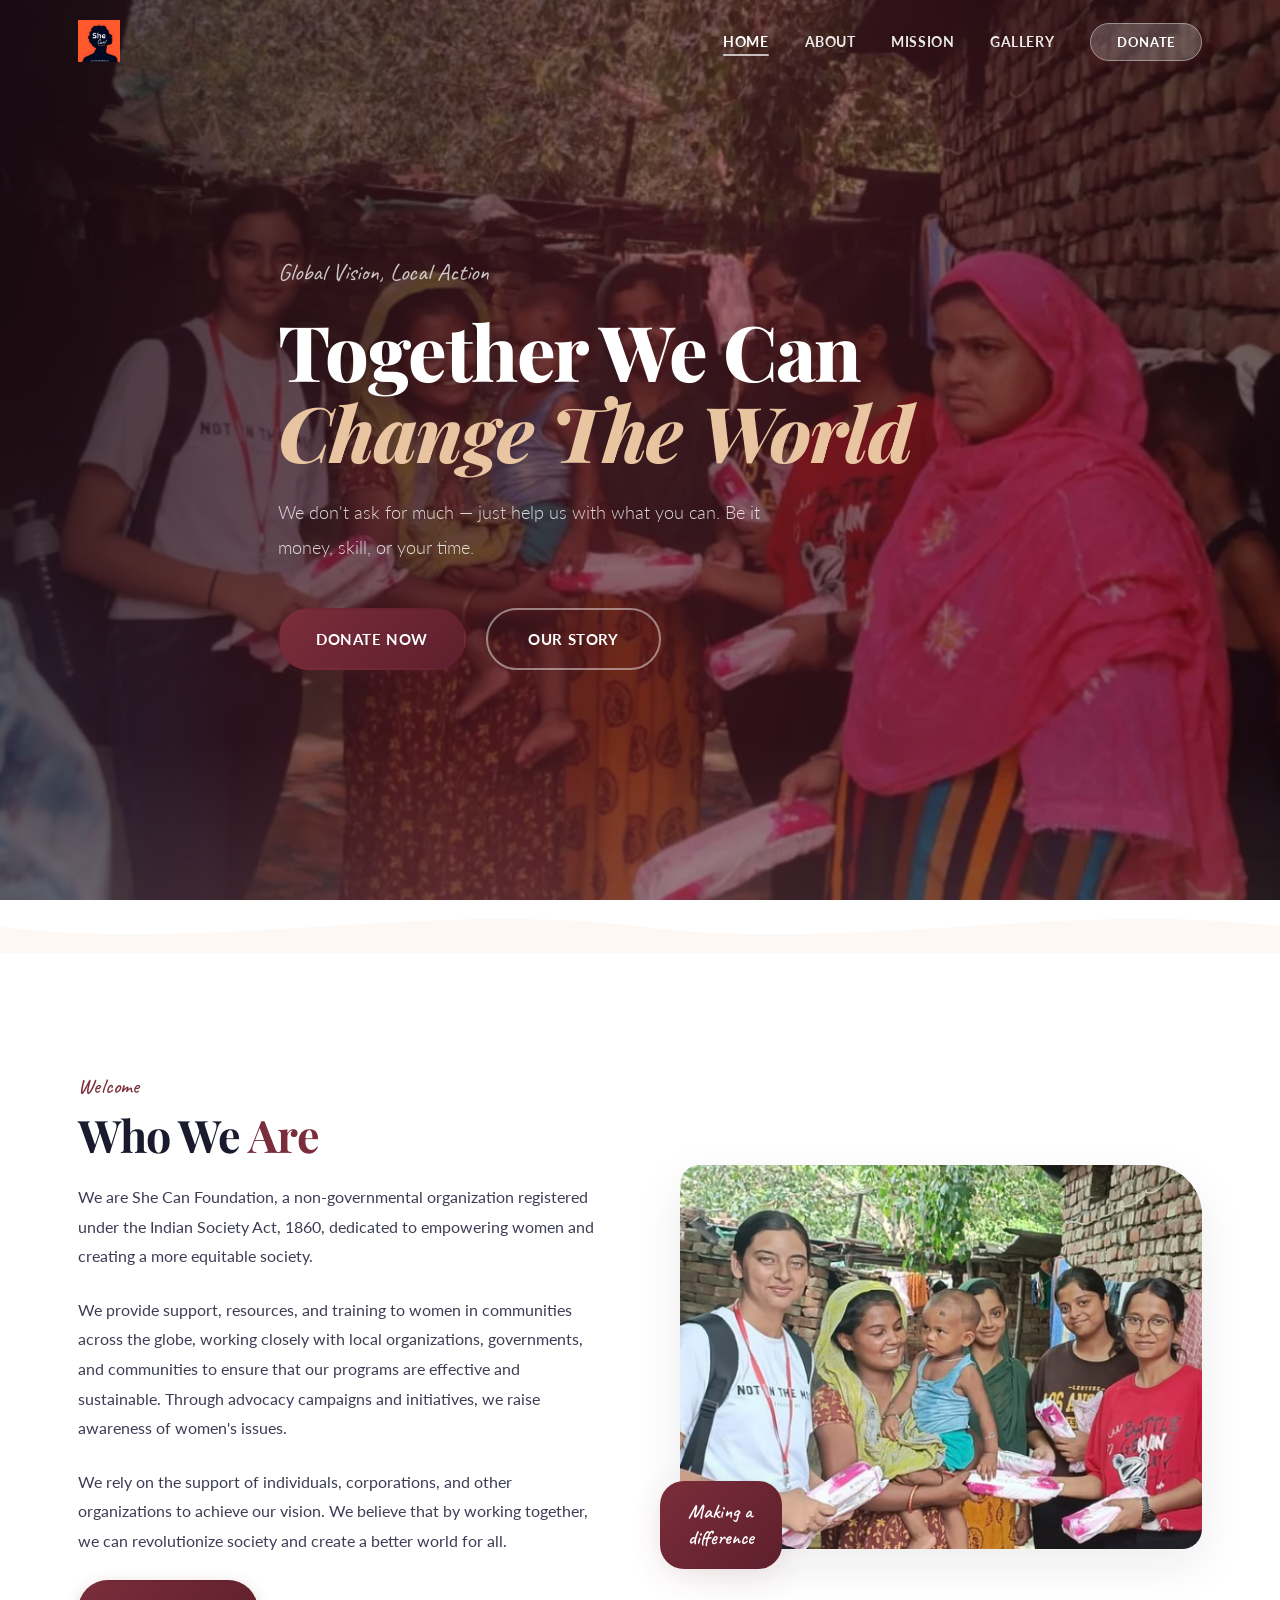
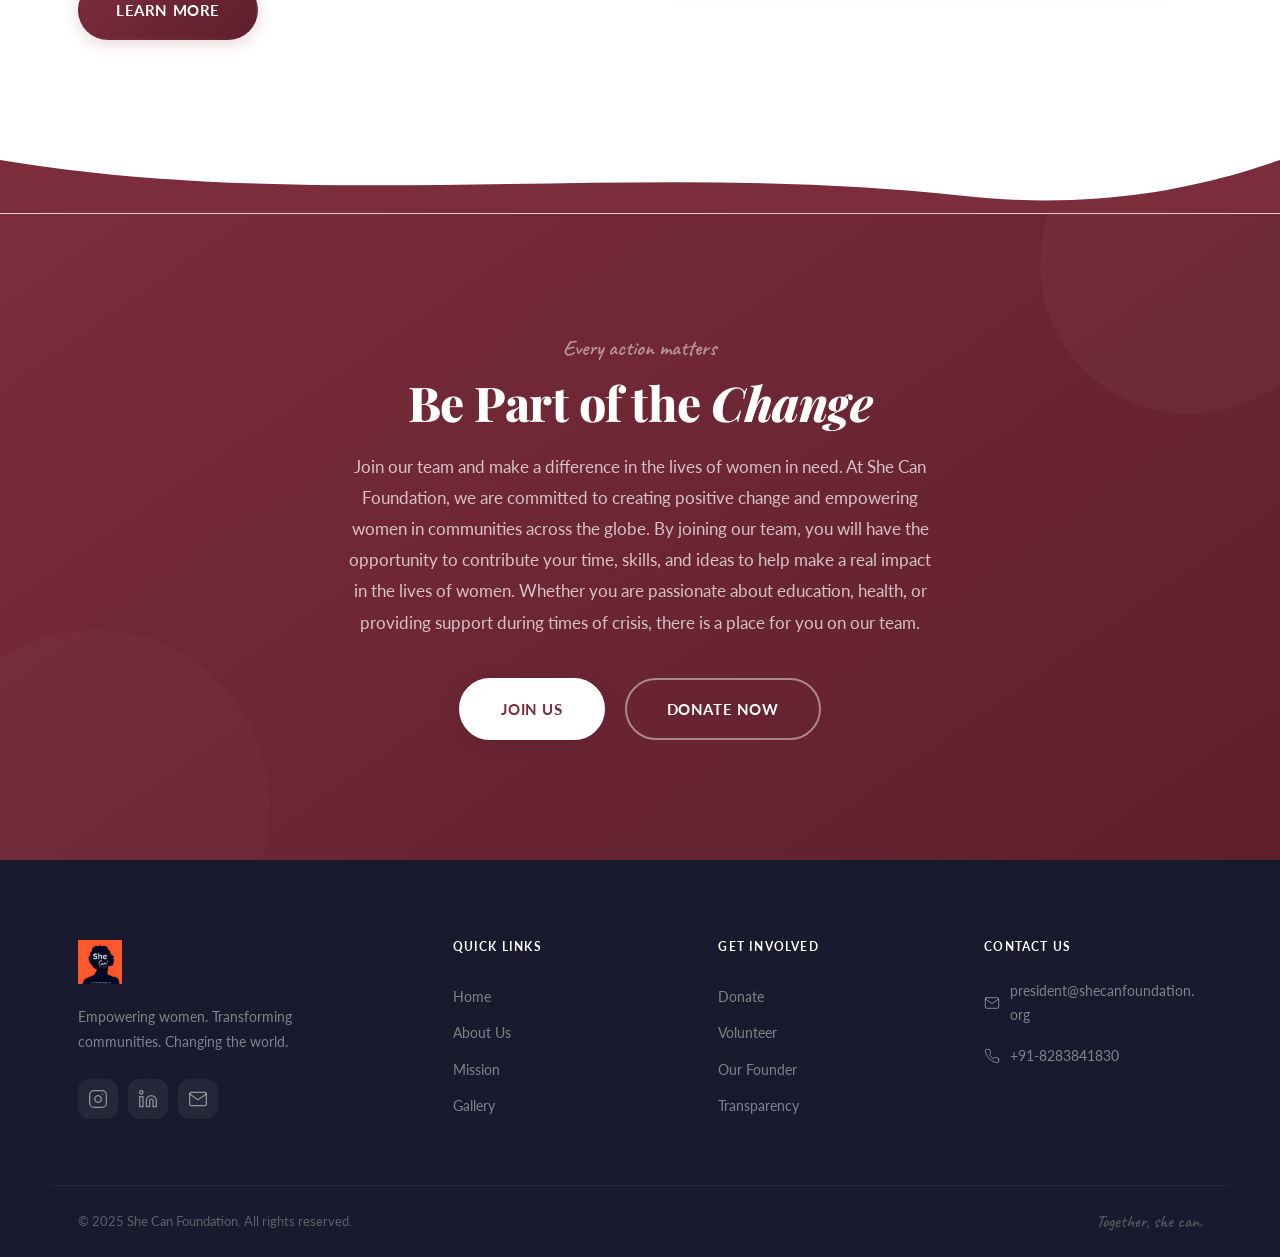
==== commit 1fcc1cb9: "images changes in mission page" ====
--- a/index.html
+++ b/index.html
@@ -68,6 +68,13 @@
     </section>
 
 
+    <!-- Section Wave Breaker -->
+    <div class="section-wave" aria-hidden="true">
+        <svg viewBox="0 0 1440 60" xmlns="http://www.w3.org/2000/svg" preserveAspectRatio="none">
+            <path d="M0,30 C240,60 480,0 720,30 C960,60 1200,0 1440,30 L1440,60 L0,60 Z" fill="#FDF8F3"/>
+        </svg>
+    </div>
+
     <!-- ═══════════════════════════════════════════ -->
     <!-- WHO WE ARE — Org description               -->
     <!-- ═══════════════════════════════════════════ -->
@@ -90,7 +97,7 @@
                 </div>
             </div>
             <div class="about-image-wrapper slide-up">
-                <img src="images/about.png" alt="She Can Foundation team working with community women" class="about-image">
+                <img src="images/impact.png" alt="She Can Foundation team working with community women" class="about-image">
                 <div class="about-image-badge handwritten">
                     Making a<br>difference
                 </div>
@@ -98,6 +105,13 @@
         </div>
     </section>
 
+
+    <!-- Section Wave Breaker -->
+    <div class="section-wave" aria-hidden="true">
+        <svg viewBox="0 0 1440 60" xmlns="http://www.w3.org/2000/svg" preserveAspectRatio="none">
+            <path d="M0,0 C360,60 720,0 1080,40 C1260,60 1380,20 1440,0 L1440,60 L0,60 Z" fill="#7B2D3B"/>
+        </svg>
+    </div>
 
     <!-- ═══════════════════════════════════════════ -->
     <!-- JOIN US CTA                                 -->
--- a/css/styles.css
+++ b/css/styles.css
@@ -831,7 +831,7 @@
   line-height: 1.85;
 }
 
-/* ── IMPACT CARDS — Redesigned: editorial, not AI-generic ── */
+/* ── IMPACT CARDS — Distinctive organic shapes ── */
 .impact-cards {
   display: grid;
   grid-template-columns: repeat(3, 1fr);
@@ -840,32 +840,37 @@
 
 .impact-card {
   background-color: var(--white);
-  border-radius: var(--radius-md);
   padding: 1.5rem 1.2rem 1.5rem 1.4rem;
   transition: all var(--transition);
   position: relative;
   overflow: hidden;
-  border-left: 4px solid var(--burgundy);
-  box-shadow: 3px 3px 0 var(--cream-mid);
+  border-top: 3px solid transparent;
+  box-shadow: 0 2px 0 var(--cream-mid), var(--shadow-sm);
 }
 
 .impact-card:nth-child(1) {
-  transform: rotate(-0.8deg);
+  border-radius: 18px 4px 18px 4px;
+  border-top-color: var(--burgundy);
+  background: linear-gradient(160deg, var(--white) 70%, rgba(123,45,59,0.04));
 }
 
 .impact-card:nth-child(2) {
-  transform: rotate(0.5deg);
-  border-left-color: var(--burgundy-light);
+  border-radius: 4px 18px 4px 18px;
+  border-top-color: var(--burgundy-light);
+  background: linear-gradient(160deg, var(--white) 70%, rgba(212,168,83,0.05));
+  margin-top: 10px;
 }
 
 .impact-card:nth-child(3) {
-  transform: rotate(-0.4deg);
-  border-left-color: var(--accent-gold);
+  border-radius: 18px 4px 18px 4px;
+  border-top-color: var(--accent-gold);
+  background: linear-gradient(160deg, var(--white) 70%, rgba(123,45,59,0.04));
+  margin-top: -8px;
 }
 
 .impact-card:hover {
-  transform: rotate(0deg) translateY(-6px);
-  box-shadow: var(--shadow-md);
+  transform: translateY(-8px);
+  box-shadow: var(--shadow-burgundy);
 }
 
 .impact-card-num {
@@ -883,20 +888,22 @@
 }
 
 .impact-card-icon {
-  width: 40px;
-  height: 40px;
-  border-radius: 10px;
+  width: 42px;
+  height: 42px;
+  border-radius: 50% 12px 50% 12px;
   background: linear-gradient(135deg, var(--cream), var(--cream-dark));
   display: flex;
   align-items: center;
   justify-content: center;
   margin-bottom: 0.85rem;
   transition: all var(--transition);
+  border: 1px solid var(--cream-mid);
 }
 
 .impact-card:hover .impact-card-icon {
   background: linear-gradient(135deg, var(--burgundy), var(--burgundy-dark));
-  border-radius: 50%;
+  border-radius: 12px 50% 12px 50%;
+  border-color: transparent;
 }
 
 .impact-card:hover .impact-card-icon svg {
@@ -1014,37 +1021,59 @@
   align-items: start;
 }
 
-/* ── MISSION CARDS — human-crafted, non-generic ── */
+/* ── MISSION CARDS — Organic shapes, premium feel ── */
 .mission-card {
   background-color: var(--white);
-  border-radius: 4px 20px 4px 20px;
   padding: 2.75rem 2rem 2.25rem;
   transition: all var(--transition);
   position: relative;
   overflow: hidden;
-  border: 1px solid var(--gray-light);
   text-align: left;
+  box-shadow: var(--shadow-sm);
 }
 
 .mission-card:nth-child(1) {
-  transform: rotate(-0.6deg);
-  margin-top: 20px;
+  border-radius: 48px 8px 48px 8px;
+  border: none;
+  background: linear-gradient(145deg, var(--white), var(--cream));
+  margin-top: 24px;
 }
 
 .mission-card:nth-child(2) {
-  transform: rotate(0.4deg);
-  border-radius: 20px 4px 20px 4px;
+  border-radius: 8px 48px 8px 48px;
+  border: none;
+  background: linear-gradient(145deg, var(--cream), var(--white));
 }
 
 .mission-card:nth-child(3) {
-  transform: rotate(-0.3deg);
-  margin-top: 10px;
+  border-radius: 48px 8px 48px 8px;
+  border: none;
+  background: linear-gradient(145deg, var(--white), var(--cream));
+  margin-top: 12px;
 }
 
 .mission-card:hover {
-  transform: rotate(0deg) translateY(-10px) !important;
+  transform: translateY(-12px) !important;
   box-shadow: var(--shadow-lg);
-  border-color: var(--burgundy-muted);
+  margin-top: 0 !important;
+}
+
+/* Decorative top dot accent */
+.mission-card::before {
+  content: '';
+  position: absolute;
+  top: 0;
+  left: 50%;
+  transform: translateX(-50%);
+  width: 48px;
+  height: 4px;
+  background: linear-gradient(90deg, var(--burgundy), var(--accent-warm));
+  border-radius: 0 0 6px 6px;
+  transition: width var(--transition);
+}
+
+.mission-card:hover::before {
+  width: 80px;
 }
 
 /* Large watermark numeral */
@@ -1063,40 +1092,22 @@
   font-style: italic;
 }
 
-/* Bold left accent bar */
-.mission-card::before {
-  content: '';
-  position: absolute;
-  top: 0;
-  left: 0;
-  width: 5px;
-  height: 100%;
-  background: linear-gradient(180deg, var(--burgundy), var(--accent-warm));
-  border-radius: 0;
-  opacity: 0.6;
-  transition: opacity var(--transition);
-}
-
-.mission-card:hover::before {
-  opacity: 1;
-}
-
 .mission-icon {
-  width: 56px;
-  height: 56px;
-  border-radius: 14px;
-  background: linear-gradient(135deg, var(--cream), var(--cream-dark));
+  width: 58px;
+  height: 58px;
+  border-radius: 50% 18px 50% 18px;
+  background: linear-gradient(135deg, var(--burgundy-muted), var(--cream-dark));
   display: flex;
   align-items: center;
   justify-content: center;
   margin-bottom: 1.5rem;
   transition: all var(--transition);
-  border: 1px solid var(--cream-mid);
+  border: 1.5px solid rgba(123,45,59,0.12);
 }
 
 .mission-card:hover .mission-icon {
   background: linear-gradient(135deg, var(--burgundy), var(--burgundy-dark));
-  border-radius: 50%;
+  border-radius: 18px 50% 18px 50%;
   border-color: transparent;
 }
 
@@ -1175,7 +1186,7 @@
 
 .carousel-image {
   width: 100%;
-  aspect-ratio: 16 / 10;
+  aspect-ratio: 4 / 3;
   object-fit: cover;
   transition: transform var(--transition-slow);
 }
@@ -1184,17 +1195,13 @@
   transform: scale(1.05);
 }
 
+/* Caption hidden per design update */
 .carousel-caption {
-  padding: 1.25rem 1.5rem 1.5rem;
-  border-top: 3px solid var(--cream);
+  display: none;
 }
 
 .carousel-caption-text {
-  font-size: 0.88rem;
-  color: var(--gray);
-  margin-bottom: 0;
-  line-height: 1.6;
-  font-style: italic;
+  display: none;
 }
 
 .carousel-btn {
@@ -1898,21 +1905,40 @@
 
 .teaser-stat-card {
   background: var(--cream);
-  border-radius: var(--radius-lg);
   padding: 1.75rem 1.5rem;
   position: relative;
   overflow: hidden;
-  border-left: 4px solid var(--burgundy);
   transition: all var(--transition);
 }
 
-.teaser-stat-card:nth-child(even) {
-  border-left-color: var(--accent-gold);
+.teaser-stat-card:nth-child(1) {
+  border-radius: 24px 4px 24px 4px;
+  border-top: 3px solid var(--burgundy);
+  border-left: none;
+}
+
+.teaser-stat-card:nth-child(2) {
+  border-radius: 4px 24px 4px 24px;
+  border-top: 3px solid var(--accent-gold);
+  border-left: none;
   margin-top: 16px;
 }
 
+.teaser-stat-card:nth-child(3) {
+  border-radius: 24px 4px 24px 4px;
+  border-top: 3px solid var(--burgundy-light);
+  border-left: none;
+}
+
+.teaser-stat-card:nth-child(4) {
+  border-radius: 4px 24px 4px 24px;
+  border-top: 3px solid var(--accent-gold);
+  border-left: none;
+  margin-top: 16px;
+}
+
 .teaser-stat-card:hover {
-  transform: translateY(-4px);
+  transform: translateY(-6px);
   box-shadow: var(--shadow-md);
 }
 
@@ -1941,19 +1967,37 @@
 
 .impact-teaser-image {
   width: 100%;
-  border-radius: 20px 60px 20px 60px;
+  border-radius: 40px 8px 40px 8px;
   object-fit: cover;
   box-shadow: var(--shadow-xl);
   transition: border-radius var(--transition-slow);
 }
 
 .impact-teaser-image-wrapper:hover .impact-teaser-image {
-  border-radius: 60px 20px 60px 20px;
+  border-radius: 8px 40px 8px 40px;
 }
 
 
 /* -------------------------------------------------------
-   20. RESPONSIVE DESIGN
+   20. SECTION WAVE BREAKERS
+   ------------------------------------------------------- */
+.section-wave {
+  display: block;
+  width: 100%;
+  overflow: hidden;
+  line-height: 0;
+  margin: 0;
+  padding: 0;
+}
+
+.section-wave svg {
+  display: block;
+  width: 100%;
+  height: auto;
+}
+
+/* -------------------------------------------------------
+   21. RESPONSIVE DESIGN
    ------------------------------------------------------- */
 
 /* ≤ 1200px */
